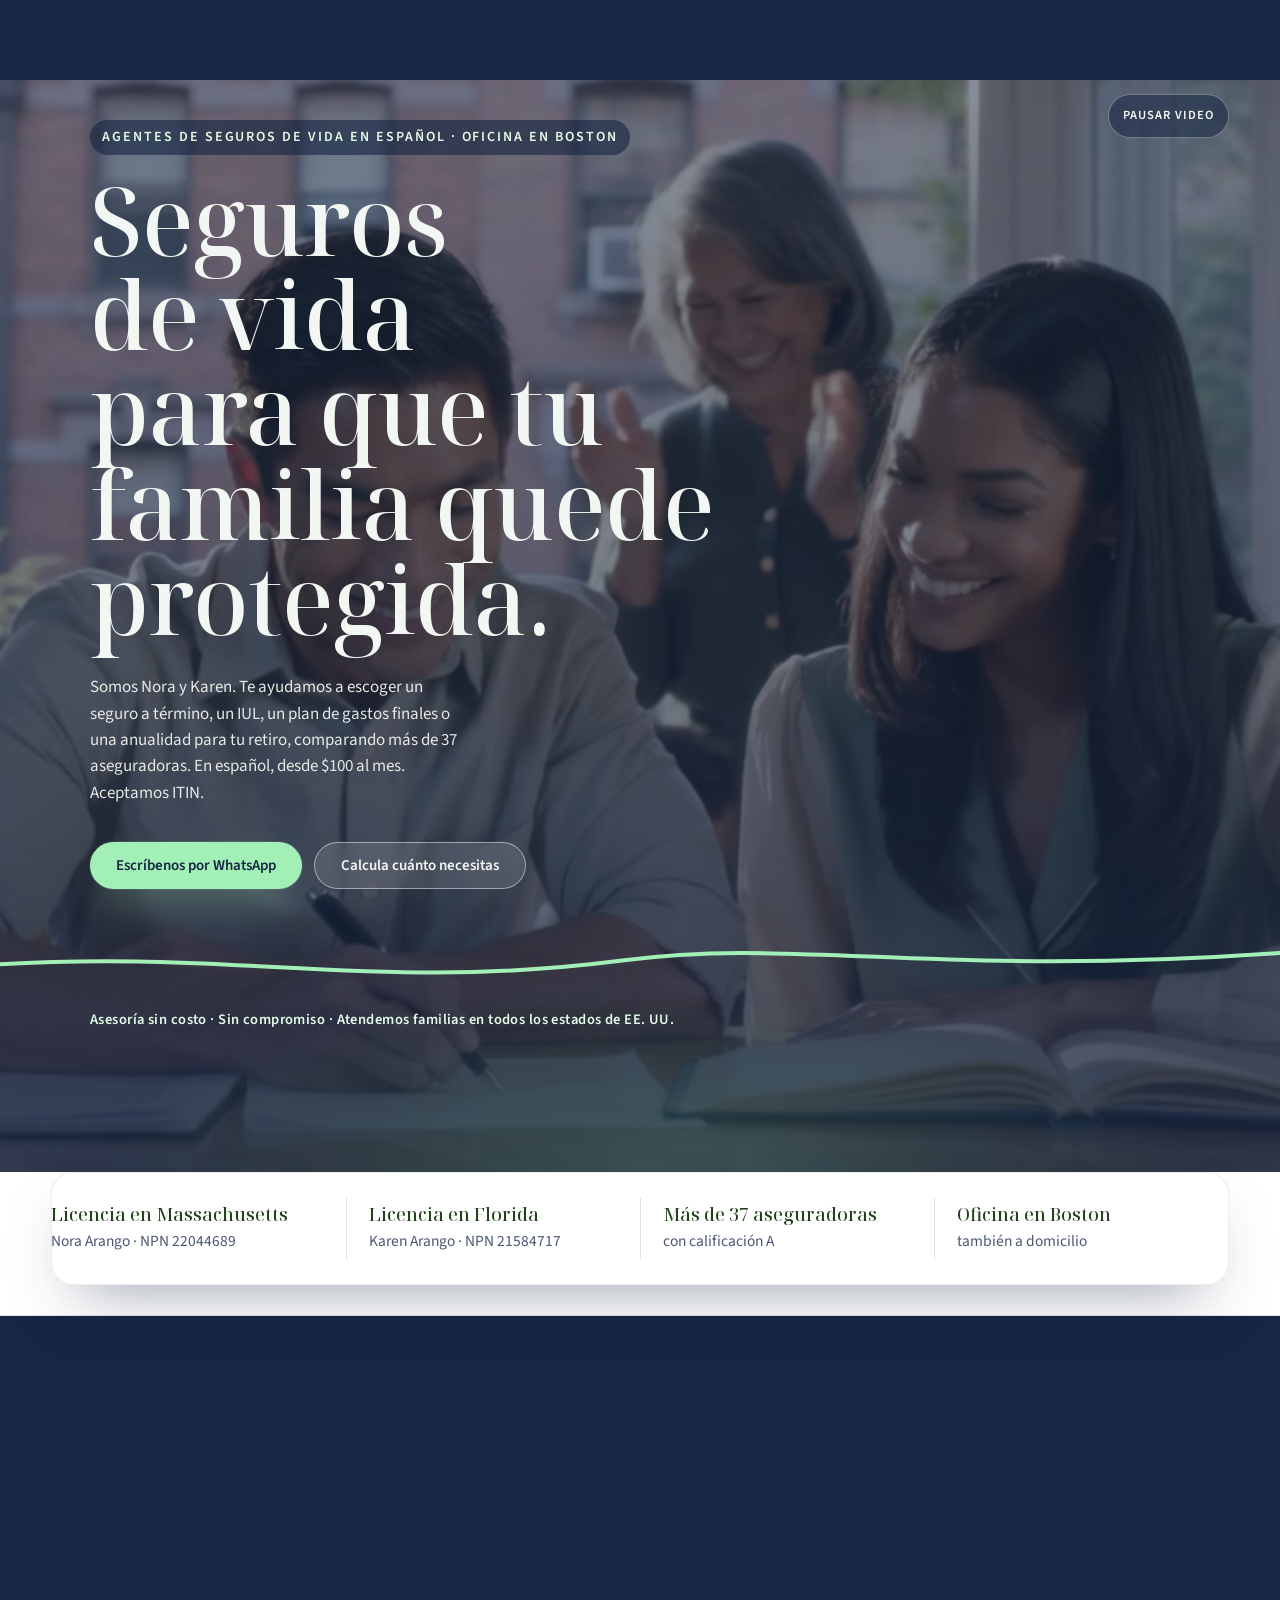
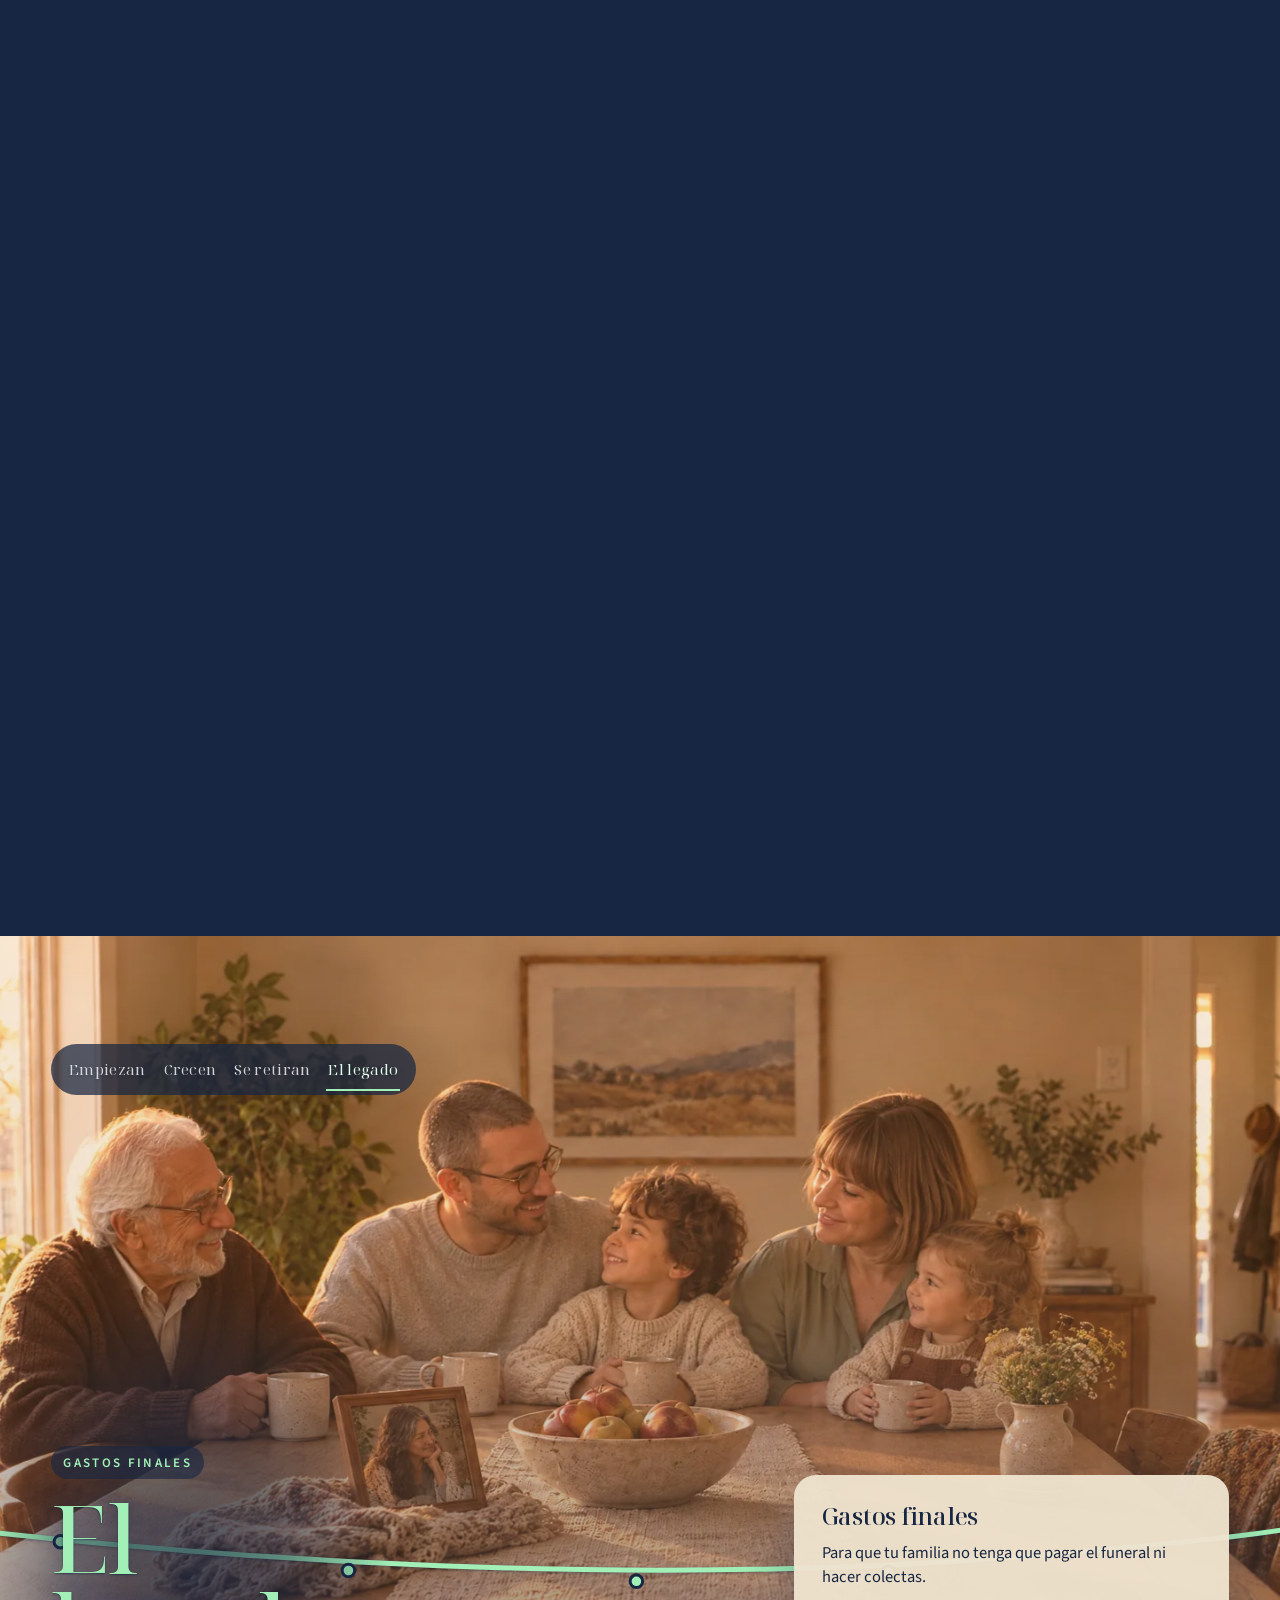
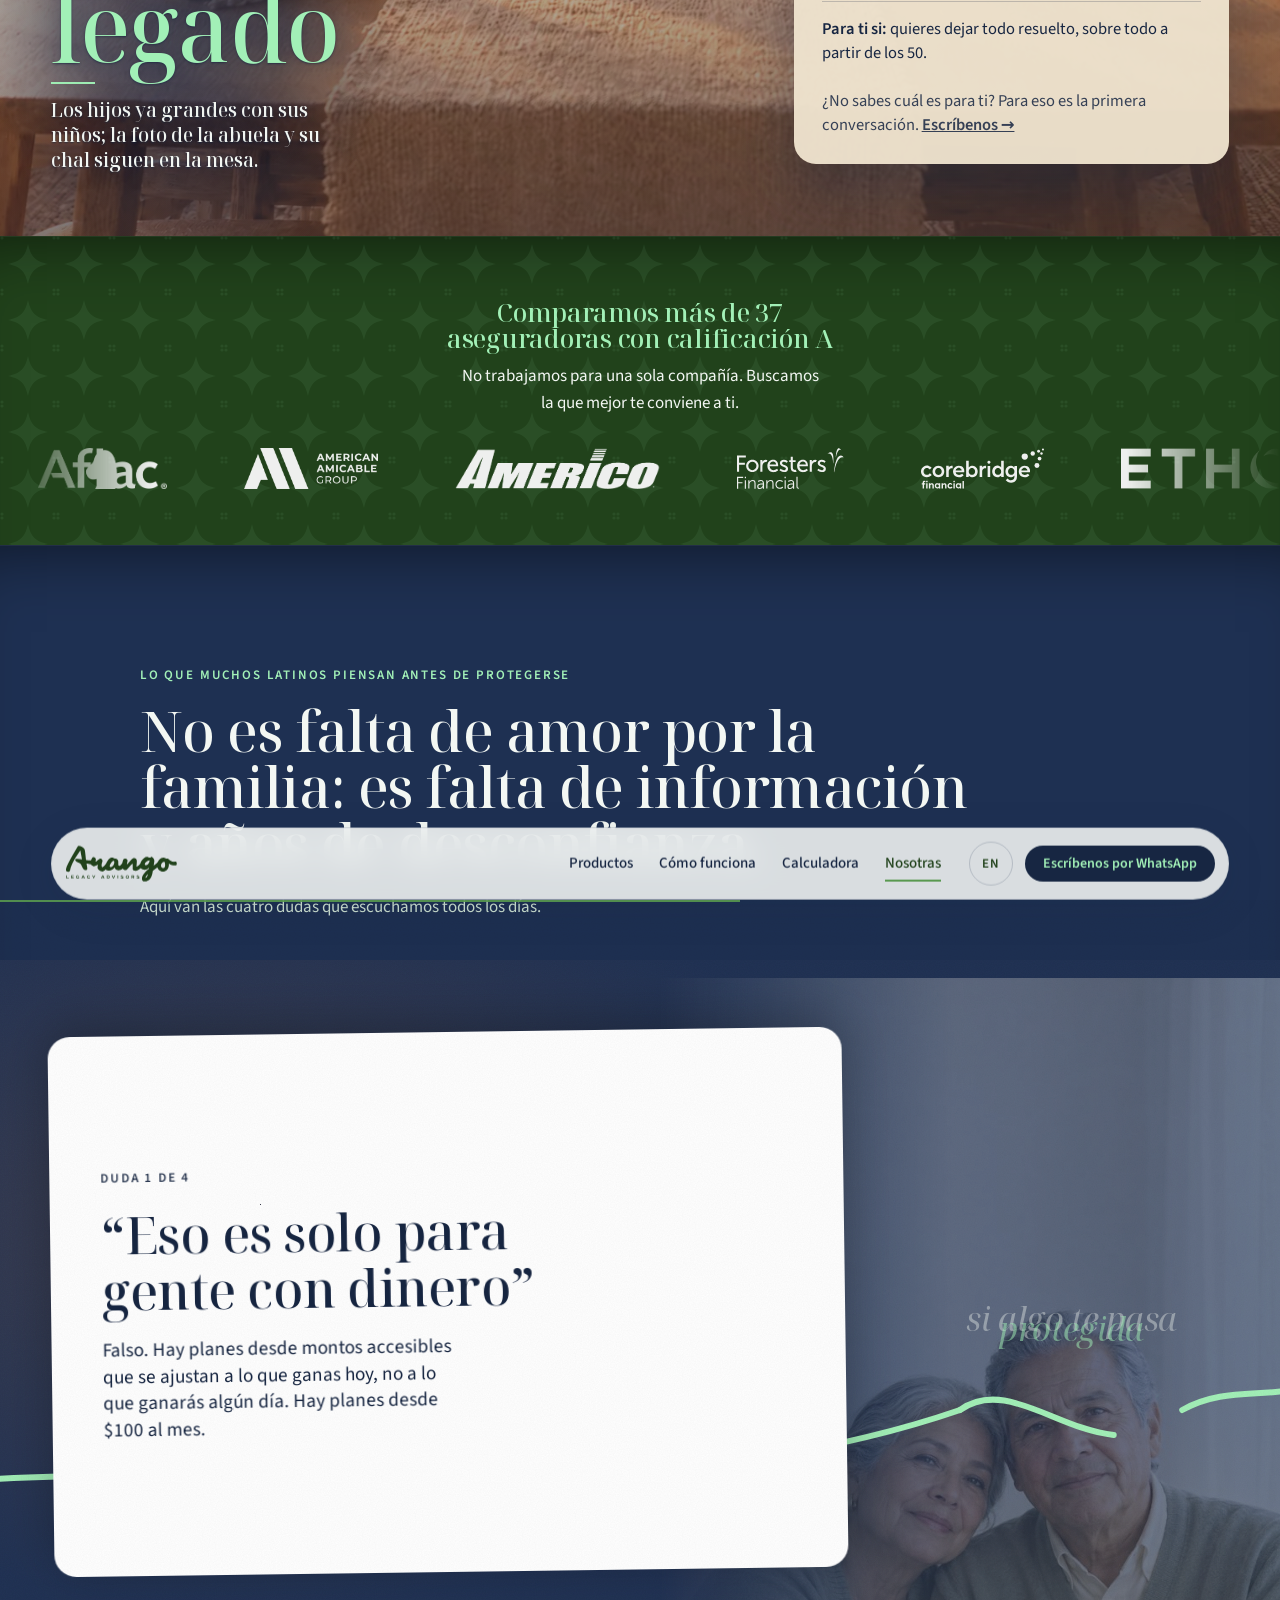
==== index.html @ be777acd "arangolegacy.com: d659b72" ====
<!DOCTYPE html>
<html lang="es">
<head>
<meta charset="utf-8">
<meta name="viewport" content="width=device-width, initial-scale=1">
<title>Seguros de vida en español | Arango Legacy Advisors</title>
<meta name="description" content="Seguros de vida en español en todo EE. UU.: término, IUL, gastos finales y anualidades desde $100 al mes. Nora y Karen Arango. Aceptamos ITIN.">
<meta property="og:title" content="Arango Legacy Advisors | Seguros de vida en español">
<meta property="og:description" content="Seguros de vida para que tu familia quede protegida. En español, desde $100 al mes. Aceptamos ITIN.">
<meta property="og:type" content="website">
<meta property="og:locale" content="es_US">
<meta name="theme-color" content="#21421b">
<link rel="canonical" href="https://arangolegacy.com/">
<link rel="alternate" hreflang="es" href="https://arangolegacy.com/">
<link rel="alternate" hreflang="en" href="https://arangolegacy.com/en/">
<link rel="alternate" hreflang="x-default" href="https://arangolegacy.com/">
<meta property="og:url" content="https://arangolegacy.com/">
<meta property="og:image" content="https://arangolegacy.com/assets/img/og-card.jpg">
<meta property="og:image:width" content="1200">
<meta property="og:image:height" content="630">
<meta property="og:site_name" content="Arango Legacy Advisors">
<meta name="twitter:card" content="summary_large_image">
<meta name="twitter:title" content="Arango Legacy Advisors | Seguros de vida en español">
<meta name="twitter:description" content="Seguros de vida para que tu familia quede protegida. En español, desde $100 al mes. Aceptamos ITIN.">
<meta name="twitter:image" content="https://arangolegacy.com/assets/img/og-card.jpg">
<meta property="og:image:alt" content="Una madre y su hija leen juntas en la mesa de la cocina. Arango Legacy Advisors, seguros de vida en español.">
<meta name="geo.region" content="US-MA">
<meta name="geo.placename" content="Boston">
<link rel="icon" href="assets/img/brand/monograma-verde.svg" type="image/svg+xml">
<link rel="icon" href="assets/img/favicon-32.png" sizes="32x32" type="image/png">
<link rel="apple-touch-icon" href="assets/img/apple-touch-icon.png">
<link rel="manifest" href="manifest.json">
<script>document.documentElement.classList.add('js');</script>
<script>(function(){var ID='',HOSTS=['arangolegacy.com','www.arangolegacy.com'];window.__events=[];
window.__track=function(name,place){var ev={name:name,place:place||'unknown'};window.__events.push(ev);if(window.gtag){window.gtag('event',name,{place:ev.place});}};
document.addEventListener('click',function(e){var a=e.target.closest&&e.target.closest('[data-ev]');if(a){window.__track(a.getAttribute('data-ev'),a.getAttribute('data-place'));}});
if(!ID||HOSTS.indexOf(location.hostname)<0){return;}
var t=document.createElement('script');t.async=true;t.src='https://www.googletagmanager.com/gtag/js?id='+ID;document.head.appendChild(t);
window.dataLayer=window.dataLayer||[];function gtag(){window.dataLayer.push(arguments);}window.gtag=gtag;gtag('js',new Date());gtag('config',ID,{anonymize_ip:true});})();
</script>
<link rel="preload" as="image" href="assets/img/vida-1-1920.webp" media="(min-width: 821px)">
<link rel="preload" as="image" href="assets/img/vida-1-portrait.webp" media="(max-width: 820px)">
<link rel="preload" as="font" type="font/woff2" href="assets/fonts/NotoSerifDisplay-var-normal-latin.woff2" crossorigin>
<link rel="preload" as="font" type="font/woff2" href="assets/fonts/SourceSans3-var-latin.woff2" crossorigin>
<link rel="stylesheet" href="assets/vendor/fonts.css">
<link rel="preload" as="image" href="assets/img/hero-poster.jpg" fetchpriority="high">
<link rel="stylesheet" href="site.css">
<script type="application/ld+json">
{
  "@context": "https://schema.org",
  "@graph": [
    {
      "@type": "InsuranceAgency",
      "@id": "https://arangolegacy.com/#agencia",
      "name": "Arango Legacy Advisors",
      "alternateName": "Arango | Life Insurance",
      "url": "https://arangolegacy.com/",
      "logo": "https://arangolegacy.com/assets/img/brand/monograma-verde.svg",
      "image": "https://arangolegacy.com/assets/img/nora-cafeteria.jpg",
      "description": "Agencia de seguros de vida con oficina en Boston. Seguro a término, IUL, gastos finales y anualidades, en español, desde $100 al mes. Atiende familias en todos los estados de EE. UU. Nora C. Arango tiene licencia en Massachusetts y Karen Arango en Florida; en otros estados, cada caso se coordina con un agente licenciado en ese estado.",
      "slogan": "Primero educar, después recomendar.",
      "telephone": "+1-781-866-9187",
      "email": "info@arangolegacy.com",
      "priceRange": "Desde $100 al mes",
      "knowsLanguage": ["es", "en"],
      "availableLanguage": ["es", "en"],
      "address": {"@type": "PostalAddress", "streetAddress": "975-977 Saratoga St", "addressLocality": "Boston", "addressRegion": "MA", "postalCode": "02128", "addressCountry": "US"},
      "areaServed": {"@type": "Country", "name": "United States"},
      "contactPoint": [
        {"@type": "ContactPoint", "telephone": "+1-781-866-9187", "contactType": "customer service", "name": "Nora C. Arango", "availableLanguage": ["es", "en"]},
        {"@type": "ContactPoint", "telephone": "+1-781-655-9014", "contactType": "sales", "name": "Karen Arango", "availableLanguage": ["es", "en"]}
      ],
      "sameAs": ["https://www.instagram.com/arangolegacyadvisors/", "https://www.instagram.com/karengotyoucover/"],
      "founder": [{"@id": "https://arangolegacy.com/#nora"}, {"@id": "https://arangolegacy.com/#karen"}],
      "employee": [{"@id": "https://arangolegacy.com/#nora"}, {"@id": "https://arangolegacy.com/#karen"}],
      "hasOfferCatalog": {
        "@type": "OfferCatalog",
        "name": "Productos",
        "itemListElement": [
          {"@type": "Offer", "itemOffered": {"@type": "Service", "name": "Seguro a término", "description": "Protección por 10, 20 o 30 años al menor costo."}},
          {"@type": "Offer", "itemOffered": {"@type": "Service", "name": "IUL (Indexed Universal Life)", "description": "Seguro de por vida que además va juntando un dinero que se puede usar en vida."}},
          {"@type": "Offer", "itemOffered": {"@type": "Service", "name": "Gastos finales", "description": "Para que la familia no tenga que pagar el funeral ni hacer colectas."}},
          {"@type": "Offer", "itemOffered": {"@type": "Service", "name": "Anualidades", "description": "Un ingreso seguro para el retiro."}}
        ]
      }
    },
    {
      "@type": "Person",
      "@id": "https://arangolegacy.com/#nora",
      "name": "Nora C. Arango",
      "jobTitle": "Agente de seguros de vida",
      "telephone": "+1-781-866-9187",
      "worksFor": {"@id": "https://arangolegacy.com/#agencia"},
      "hasCredential": {"@type": "EducationalOccupationalCredential", "credentialCategory": "license", "name": "Licencia de agente de seguros de Massachusetts", "identifier": "NPN 22044689", "recognizedBy": {"@type": "State", "name": "Massachusetts"}},
      "sameAs": ["https://www.instagram.com/arangolegacyadvisors/"]
    },
    {
      "@type": "Person",
      "@id": "https://arangolegacy.com/#karen",
      "name": "Karen Arango",
      "jobTitle": "Agente de seguros de vida",
      "telephone": "+1-781-655-9014",
      "worksFor": {"@id": "https://arangolegacy.com/#agencia"},
      "hasCredential": {"@type": "EducationalOccupationalCredential", "credentialCategory": "license", "name": "Licencia de agente de seguros de Florida", "identifier": "NPN 21584717", "recognizedBy": {"@type": "State", "name": "Florida"}},
      "sameAs": ["https://www.instagram.com/karengotyoucover/"]
    },
    {
      "@type": "WebSite",
      "@id": "https://arangolegacy.com/#sitio",
      "url": "https://arangolegacy.com/",
      "name": "Arango Legacy Advisors",
      "inLanguage": "es",
      "publisher": {"@id": "https://arangolegacy.com/#agencia"}
    },
    {
      "@type": "FAQPage",
      "mainEntity": [
        {"@type": "Question", "name": "¿Qué productos ofrecen?", "acceptedAnswer": {"@type": "Answer", "text": "Seguro a término, IUL, gastos finales y anualidades. En la primera conversación vemos cuál te conviene según tu edad, tu presupuesto y lo que quieres proteger."}},
        {"@type": "Question", "name": "¿Cuánto tengo que pagar cada mes?", "acceptedAnswer": {"@type": "Answer", "text": "Hay planes desde $100 al mes. Tú decides el monto: definimos juntas una cuota mensual que puedas mantener sin apretar tu presupuesto."}},
        {"@type": "Question", "name": "¿Puedo aplicar con ITIN?", "acceptedAnswer": {"@type": "Answer", "text": "Sí, hay planes para personas con ITIN: solo necesitas tu ITIN y una cuenta bancaria. Revisamos tu caso y te decimos la verdad, aunque la respuesta sea que todavía no calificas."}},
        {"@type": "Question", "name": "¿Atienden fuera de Massachusetts y Florida?", "acceptedAnswer": {"@type": "Answer", "text": "Sí: atendemos familias en todos los estados de EE. UU., por teléfono o videollamada. Nora Arango es agente licenciada en Massachusetts (NPN 22044689) y Karen Arango en Florida (NPN 21584717); en otros estados, cada caso se coordina con un agente licenciado en ese estado."}},
        {"@type": "Question", "name": "¿Es legal y regulado?", "acceptedAnswer": {"@type": "Answer", "text": "Sí. Las aseguradoras y los agentes tienen licencia estatal. Puedes verificar cualquier licencia ante el departamento de seguros de tu estado."}},
        {"@type": "Question", "name": "¿El beneficio paga impuestos?", "acceptedAnswer": {"@type": "Answer", "text": "En general, el beneficio por fallecimiento que recibe tu familia no se considera ingreso gravable. Cada caso se revisa con tu contador."}},
        {"@type": "Question", "name": "¿Qué pasa con un seguro a término si no me pasa nada?", "acceptedAnswer": {"@type": "Answer", "text": "Si no te pasa nada, la protección termina al vencer el plazo. Mientras tanto cubre a tu familia durante ese plazo definido (10, 20 o 30 años)."}},
        {"@type": "Question", "name": "¿Dónde nos reunimos?", "acceptedAnswer": {"@type": "Answer", "text": "Por llamada, por videollamada, en nuestra oficina de Boston (975-977 Saratoga St) o a domicilio en Boston y Orlando."}},
        {"@type": "Question", "name": "¿La primera conversación tiene costo?", "acceptedAnswer": {"@type": "Answer", "text": "La primera conversación es gratuita: revisamos tu situación y te explicamos tus opciones. Tú decides si sigues o no."}}
      ]
    }
  ]
}
</script>
</head>
<body>
<i class="grain" aria-hidden="true"></i>
<i class="progress" aria-hidden="true"></i>

<a class="skip" href="#inicio">Ir al contenido</a>

<header class="nav" id="nav">
  <div class="nav__pill">
    <a class="nav__brand" href="#inicio" aria-label="Arango Legacy Advisors, inicio">
      <img class="nav__logo" src="assets/img/brand/firma-verde.svg" alt="" width="901" height="291">
    </a>
    <nav class="nav__links" aria-label="Secciones">
      <a href="#productos">Productos</a>
      <a href="#como">Cómo funciona</a>
      <a href="#calculadora">Calculadora</a>
      <a href="#nosotras">Nosotras</a>
    </nav>
    <div class="nav__ctas">
      <a class="nav__lang" href="en/" hreflang="en" lang="en">EN</a>
      <a class="btn btn--gold btn--sm" href="https://wa.me/17818669187?text=Hola%2C%20quiero%20una%20asesor%C3%ADa%20gratuita" target="_blank" rel="noopener" data-ev="whatsapp_click" data-place="header">Escríbenos por WhatsApp</a>
    </div>
  </div>
</header>

<main id="inicio">

<section class="hero" aria-label="Presentación">
  <div class="hero__bg" aria-hidden="true">
    <video class="hero__video" autoplay muted loop playsinline preload="metadata" poster="assets/img/hero-poster.jpg">
      <source src="assets/video/hero.mp4" type="video/mp4">
    </video>
  </div>
  <div class="hero__veil" aria-hidden="true"></div>
  <button class="hero__pause" type="button" data-pause aria-pressed="false">Pausar video</button>
  <div class="container hero__content">
    <p class="eyebrow eyebrow--light reveal">Agentes de seguros de vida en español · Oficina en Boston</p>
    <h1 class="hero__title reveal">Seguros de vida para que tu familia quede protegida.</h1>
    <p class="hero__sub reveal">Somos Nora y Karen. Te ayudamos a escoger un seguro a término, un IUL, un plan de gastos finales o una anualidad para tu retiro, comparando más de 37 aseguradoras. En español, desde $100 al mes. Aceptamos ITIN.</p>
    <div class="hero__ctas">
      <a class="btn btn--gold" href="https://wa.me/17818669187?text=Hola%2C%20quiero%20una%20asesor%C3%ADa%20gratuita" target="_blank" rel="noopener" data-ev="whatsapp_click" data-place="hero">Escríbenos por WhatsApp</a>
      <a class="btn btn--ghost" href="#calculadora">Calcula cuánto necesitas</a>
    </div>
    <svg class="hero__line line" viewBox="0 0 1440 120" preserveAspectRatio="none" aria-hidden="true">
      <path class="line__path" id="line-hero" d="M-20 78 C 260 56, 420 112, 700 72 C 900 42, 1060 96, 1470 60"/>
    </svg>
    <p class="hero__small">Asesoría sin costo · Sin compromiso · Atendemos familias en todos los estados de EE. UU.</p>
  </div>
</section>

<section class="trust" aria-label="Licencias y respaldo">
  <ul class="container trust__list">
    <li class="trust__item"><strong>Licencia en Massachusetts</strong><span>Nora Arango · NPN 22044689</span></li>
    <li class="trust__item"><strong>Licencia en Florida</strong><span>Karen Arango · NPN 21584717</span></li>
    <li class="trust__item"><strong>Más de 37 aseguradoras</strong><span>con calificación A</span></li>
    <li class="trust__item"><strong>Oficina en Boston</strong><span>también a domicilio</span></li>
  </ul>
</section>

<section class="vida" id="productos" aria-labelledby="vida-h">
  <div class="vida__pin">
    <div class="vida__ground" aria-hidden="true">
      <figure class="vida__photo vida__photo--1" data-k="1">
        <picture>
          <source media="(max-width: 820px)" srcset="assets/img/vida-1-portrait.webp">
          <img src="assets/img/vida-1-1920.webp" alt="" width="1920" height="1086" decoding="async">
        </picture>
      </figure>
      <video class="vida__film" id="vida-film" muted playsinline preload="none" data-src="assets/video/vida-t1.mp4"></video>
      <figure class="vida__photo vida__photo--2" data-k="2">
        <picture>
          <source media="(max-width: 820px)" srcset="assets/img/vida-2-portrait.webp">
          <img src="assets/img/vida-2-1920.webp" alt="" width="1920" height="1086" loading="lazy" decoding="async">
        </picture>
      </figure>
      <figure class="vida__photo vida__photo--3" data-k="3">
        <picture>
          <source media="(max-width: 820px)" srcset="assets/img/vida-3-portrait.webp">
          <img src="assets/img/vida-3-1920.webp" alt="" width="1920" height="1086" loading="lazy" decoding="async">
        </picture>
      </figure>
      <figure class="vida__photo vida__photo--4" data-k="4">
        <picture>
          <source media="(max-width: 820px)" srcset="assets/img/vida-4-portrait.webp">
          <img src="assets/img/vida-4-1920.webp" alt="" width="1920" height="1086" loading="lazy" decoding="async">
        </picture>
      </figure>
      <div class="vida__cool"></div>
      <div class="vida__sun"></div>
    </div>
    <svg class="vida__thread vida__thread--desk" viewBox="0 0 1768 1000" preserveAspectRatio="xMidYMid slice" aria-hidden="true" data-thread="desk">
      <path class="vida__thread-path" d="M-20 640 C 420 700, 900 722, 1300 690 S 1600 650, 1790 634"/>
      <circle class="vida__node" data-node="1" r="7" cx="240" cy="673"/>
      <circle class="vida__node" data-node="2" r="7" cx="560" cy="705"/>
      <circle class="vida__node" data-node="3" r="7" cx="880" cy="717"/>
      <circle class="vida__node" data-node="4" r="7" cx="1160" cy="707"/>
      <circle class="vida__halo" r="26" cx="-100" cy="-100"/>
      <circle class="vida__head" r="8" cx="-100" cy="-100"/>
    </svg>
    <svg class="vida__thread vida__thread--port" viewBox="0 0 1000 1778" preserveAspectRatio="xMidYMid slice" aria-hidden="true" data-thread="port">
      <path class="vida__thread-path" d="M-20 1104 C 260 1150, 640 1162, 1020 1096"/>
      <circle class="vida__node" data-node="1" r="8" cx="150" cy="1124"/>
      <circle class="vida__node" data-node="2" r="8" cx="380" cy="1149"/>
      <circle class="vida__node" data-node="3" r="8" cx="620" cy="1150"/>
      <circle class="vida__node" data-node="4" r="8" cx="850" cy="1124"/>
      <circle class="vida__halo" r="30" cx="-100" cy="-100"/>
      <circle class="vida__head" r="9" cx="-100" cy="-100"/>
    </svg>
    <header class="vida__lead">
      <p class="eyebrow eyebrow--light">Cuatro formas de proteger a tu familia</p>
      <h2 id="vida-h" class="vida__title">Una vida en la misma mesa</h2>
      <p class="vida__sub">Una sola mesa. Pasan los años y cambia lo que hay que proteger.</p>
    </header>
    <article class="vida__stage" id="vida-empiezan" data-k="1">
      <div class="vida__caption"><p class="vida__eyebrow">Seguro a término</p><p class="vida__name">Empiezan</p><p class="vida__pie">Los papeles de la casa nueva, dos tazas y la luz fría de la mañana.</p></div>
      <div class="vida__card card card--paper">
        <h3>Seguro a término</h3>
        <p>Protección por 10, 20 o 30 años al menor costo.</p>
        <p class="card__for"><strong>Para ti si:</strong> tienes hipoteca, deudas o hijos pequeños.</p>
      </div>
    </article>
    <article class="vida__stage" id="vida-crecen" data-k="2">
      <div class="vida__caption"><p class="vida__eyebrow">IUL — protección + ahorro</p><p class="vida__name">Crecen</p><p class="vida__pie">La mesa llena: tareas, crayones, fruta y el sol del mediodía.</p></div>
      <div class="vida__card card card--feature">
        <span class="card__badge">Destacado</span>
        <h3>IUL — protección + ahorro</h3>
        <p>Seguro de por vida que además va juntando un dinero que puedes usar en vida: la universidad de tus hijos, un negocio o tu retiro.</p>
        <p class="card__for"><strong>Para ti si:</strong> quieres proteger a tu familia y ahorrar al mismo tiempo.</p>
      </div>
    </article>
    <article class="vida__stage" id="vida-retiran" data-k="3">
      <div class="vida__caption"><p class="vida__eyebrow">Anualidades</p><p class="vida__name">Se retiran</p><p class="vida__pie">Café de la tarde, fotos de los nietos y lentes de leer.</p></div>
      <div class="vida__card card card--wood">
        <h3>Anualidades</h3>
        <p>Un ingreso seguro para tu retiro.</p>
        <p class="card__for"><strong>Para ti si:</strong> estás pensando en jubilarte y no quieres depender solo del Social Security.</p>
      </div>
    </article>
    <article class="vida__stage" id="vida-legado" data-k="4">
      <div class="vida__caption"><p class="vida__eyebrow">Gastos finales</p><p class="vida__name">El legado</p><p class="vida__pie">Los hijos ya grandes con sus niños; la foto de la abuela y su chal siguen en la mesa.</p></div>
      <div class="vida__card card card--sand">
        <h3>Gastos finales</h3>
        <p>Para que tu familia no tenga que pagar el funeral ni hacer colectas.</p>
        <p class="card__for"><strong>Para ti si:</strong> quieres dejar todo resuelto, sobre todo a partir de los 50.</p>
        <p class="vida__help">¿No sabes cuál es para ti? Para eso es la primera conversación. <a href="https://wa.me/17818669187?text=Hola%2C%20quiero%20una%20asesor%C3%ADa%20gratuita" target="_blank" rel="noopener" data-ev="whatsapp_click" data-place="escenario-legado">Escríbenos →</a></p>
      </div>
    </article>
    <nav class="vida__album" aria-label="Etapas de la vida">
      <a href="#vida-empiezan" data-album="1">Empiezan</a>
      <a href="#vida-crecen" data-album="2">Crecen</a>
      <a href="#vida-retiran" data-album="3">Se retiran</a>
      <a href="#vida-legado" data-album="4">El legado</a>
    </nav>
  </div>
</section>

<section class="carriers" aria-labelledby="carriers-h">
  <div class="container">
    <h2 id="carriers-h" class="carriers__title reveal">Comparamos más de 37 aseguradoras con calificación A</h2>
    <p class="carriers__sub reveal">No trabajamos para una sola compañía. Buscamos la que mejor te conviene a ti.</p>
  </div>
  <div class="marquee marquee--carriers" data-marquee aria-hidden="true">
    <div class="marquee__track">
      <img width="120" height="46" src="assets/img/carriers/aflac.png" alt="Aflac" decoding="async"><img width="120" height="46" src="assets/img/carriers/american-amicable.webp" alt="American-Amicable" decoding="async"><img width="120" height="46" src="assets/img/carriers/americo.png" alt="Americo" decoding="async"><img width="120" height="46" src="assets/img/carriers/foresters.svg" alt="Foresters Financial" decoding="async"><img width="120" height="46" src="assets/img/carriers/corebridge.svg" alt="Corebridge Financial" decoding="async"><img width="120" height="46" src="assets/img/carriers/ethos.webp" alt="Ethos" decoding="async"><img width="120" height="46" src="assets/img/carriers/national-life.webp" alt="National Life Group" decoding="async"><img width="120" height="46" src="assets/img/carriers/ameritas.png" alt="Ameritas" decoding="async"><img width="120" height="46" src="assets/img/carriers/mutual-omaha.svg" alt="Mutual of Omaha" decoding="async"><img width="120" height="46" src="assets/img/carriers/columbian.png" alt="Columbian Financial Group" decoding="async"><img width="120" height="46" src="assets/img/carriers/aetna.svg" alt="CVS Health · Aetna" decoding="async"><img width="120" height="46" src="assets/img/carriers/fg.svg" alt="F&amp;G" decoding="async"><img width="120" height="46" src="assets/img/carriers/north-american.png" alt="North American" decoding="async"><img width="120" height="46" src="assets/img/carriers/athene.svg" alt="Athene" decoding="async"><img width="120" height="46" src="assets/img/carriers/global-atlantic.svg" alt="Global Atlantic" decoding="async"><img width="120" height="46" src="assets/img/carriers/transamerica.svg" alt="Transamerica" decoding="async">
      <img width="120" height="46" src="assets/img/carriers/aflac.png" alt="Aflac" decoding="async"><img width="120" height="46" src="assets/img/carriers/american-amicable.webp" alt="American-Amicable" decoding="async"><img width="120" height="46" src="assets/img/carriers/americo.png" alt="Americo" decoding="async"><img width="120" height="46" src="assets/img/carriers/foresters.svg" alt="Foresters Financial" decoding="async"><img width="120" height="46" src="assets/img/carriers/corebridge.svg" alt="Corebridge Financial" decoding="async"><img width="120" height="46" src="assets/img/carriers/ethos.webp" alt="Ethos" decoding="async"><img width="120" height="46" src="assets/img/carriers/national-life.webp" alt="National Life Group" decoding="async"><img width="120" height="46" src="assets/img/carriers/ameritas.png" alt="Ameritas" decoding="async"><img width="120" height="46" src="assets/img/carriers/mutual-omaha.svg" alt="Mutual of Omaha" decoding="async"><img width="120" height="46" src="assets/img/carriers/columbian.png" alt="Columbian Financial Group" decoding="async"><img width="120" height="46" src="assets/img/carriers/aetna.svg" alt="CVS Health · Aetna" decoding="async"><img width="120" height="46" src="assets/img/carriers/fg.svg" alt="F&amp;G" decoding="async"><img width="120" height="46" src="assets/img/carriers/north-american.png" alt="North American" decoding="async"><img width="120" height="46" src="assets/img/carriers/athene.svg" alt="Athene" decoding="async"><img width="120" height="46" src="assets/img/carriers/global-atlantic.svg" alt="Global Atlantic" decoding="async"><img width="120" height="46" src="assets/img/carriers/transamerica.svg" alt="Transamerica" decoding="async">
    </div>
  </div>
</section>

<section class="stack" id="objeciones" aria-labelledby="stack-h">
  <div class="container stack__lead">
    <p class="eyebrow eyebrow--mint reveal">Lo que muchos latinos piensan antes de protegerse</p>
    <h2 id="stack-h" class="stack__title reveal">No es falta de amor por la familia: es falta de información y años de desconfianza.</h2>
    <p class="stack__sub reveal">Aquí van las cuatro dudas que escuchamos todos los días.</p>
  </div>
  <div class="stack__pin">
    <div class="stack__bgwrap" aria-hidden="true">
      <div class="stack__bg">
        <img class="stack__portrait" src="assets/img/pareja-mesa.jpg" alt="" width="900" height="1200" loading="lazy">
        <svg class="stack__line stack__line--desk line" viewBox="0 0 1440 900" preserveAspectRatio="none" data-stack-line="desk">
          <path class="line__path" data-seg="left" d="M-20 520 C 300 500, 720 560, 1080 450"/>
          <path class="line__path line__path--bridge" data-seg="bridge" d="M1080 450 C 1150 405, 1240 525, 1330 450"/>
          <path class="line__path" data-seg="right" d="M1330 450 C 1380 425, 1430 440, 1470 425"/>
        </svg>
        <svg class="stack__line stack__line--mob line" viewBox="0 0 1440 900" preserveAspectRatio="none" data-stack-line="mob">
          <path class="line__path" data-seg="left" d="M-20 790 C 200 770, 330 860, 520 790"/>
          <path class="line__path line__path--bridge" data-seg="bridge" d="M520 790 C 620 750, 700 880, 800 820 C 860 790, 900 780, 940 790"/>
          <path class="line__path" data-seg="right" d="M940 790 C 1100 820, 1250 720, 1470 750"/>
        </svg>
        <p class="stack__cut" id="stack-cut">si algo te pasa</p>
        <p class="stack__healed" id="stack-healed">protegida</p>
      </div>
    </div>
    <ol class="stack__cards">
      <li class="stack__card stack__card--paper">
        <span class="stack__q">Duda 1 de 4</span>
        <h3>“Eso es solo para gente con dinero”</h3>
        <p>Falso. Hay planes desde montos accesibles que se ajustan a lo que ganas hoy, no a lo que ganarás algún día. Hay planes desde $100 al mes.</p>
      </li>
      <li class="stack__card stack__card--mint">
        <span class="stack__q">Duda 2 de 4</span>
        <h3>“No confío, suena a estafa”</h3>
        <p>Los seguros de vida en Estados Unidos están regulados por el departamento de seguros de cada estado. Te mostramos la compañía, el contrato y las cifras antes de que firmes nada.</p>
      </li>
      <li class="stack__card stack__card--sun">
        <span class="stack__q">Duda 3 de 4</span>
        <h3>“Mi estatus migratorio no me deja”</h3>
        <p>Hay planes para personas con ITIN: solo necesitas tu ITIN y una cuenta bancaria. Revisamos tu caso y te decimos la verdad, aunque la respuesta sea que todavía no calificas.</p>
      </li>
      <li class="stack__card stack__card--gold">
        <span class="stack__q">Duda 4 de 4</span>
        <h3>“Trabajo mucho, después lo veo”</h3>
        <p>Ese “después” es el que deja a las familias haciendo colectas en GoFundMe. Una conversación de 30 minutos hoy evita años de deuda mañana.</p>
        <a class="btn btn--ink" href="#contacto">Tener esa conversación hoy</a>
      </li>
    </ol>
  </div>
</section>

<section class="how" id="como" aria-labelledby="how-h">
  <div class="container">
    <p class="eyebrow reveal">Cómo funciona</p>
    <h2 id="how-h" class="how__title reveal">Cuatro pasos, sin presión.</h2>
    <ol class="how__steps ventana">
      <li class="how__step reveal-up"><span class="how__n">1</span><h3>Nos escribes</h3><p>Por WhatsApp o llamada. Te respondemos en menos de 24 horas.</p></li>
      <li class="how__step reveal-up"><span class="how__n">2</span><h3>Conversamos sin costo</h3><p>Por llamada, videollamada o en persona. Revisamos tu situación, tu presupuesto y lo que quieres proteger.</p></li>
      <li class="how__step reveal-up"><span class="how__n">3</span><h3>Te mostramos opciones</h3><p>Comparamos aseguradoras y te enseñamos la compañía, el contrato y los números antes de que firmes.</p></li>
      <li class="how__step reveal-up"><span class="how__n">4</span><h3>Te acompañamos después</h3><p>Cambios, beneficiarios y revisiones.</p></li>
    </ol>
  </div>
</section>

<section class="statement" aria-labelledby="statement-h">
  <i class="plane plane--gold pl-st1" data-plane="0.10" aria-hidden="true"></i>
  <svg class="statement__line line line--faint" viewBox="0 0 1440 900" preserveAspectRatio="none" aria-hidden="true">
    <path class="line__path" d="M-20 700 C 200 640, 380 820, 640 700 C 860 600, 1000 720, 1470 560"/>
  </svg>
  <div class="container statement__grid">
    <div class="statement__text">
      <p class="eyebrow eyebrow--mint reveal">Nuestro compromiso</p>
      <h2 id="statement-h" class="statement__title reveal">Primero educar, <em>después</em> recomendar.</h2>
      <p class="statement__sub reveal">Si un plan no te conviene, te lo decimos con la misma honestidad con la que hablaríamos con nuestra propia familia.</p>
      <a class="btn btn--mint" href="#educacion">Aprende en 3 minutos</a>
    </div>
    <div class="tilt-card" data-tilt>
      <img src="assets/img/madre-hija.jpg" alt="Una madre y su hija leen juntas unos papeles en la mesa de la cocina" width="880" height="1100" loading="lazy">
      <div class="tilt-card__body">
        <p class="tilt-card__big">Con licencia en<br><span>Massachusetts y Florida</span></p>
        <p class="tilt-card__small">Nora en Massachusetts (NPN 22044689) y Karen en Florida (NPN 21584717). Puedes verificar cualquier licencia ante el departamento de seguros de tu estado.</p>
      </div>
    </div>
  </div>
  <p class="statement__label reveal">Lo que ya sabes de nosotras si nos sigues en Instagram</p>
  <div class="marquee marquee--label" data-marquee aria-hidden="true">
    <div class="marquee__track">
      <span>Asesoría 100 % en español</span><span>Compañías reguladas en Estados Unidos</span><span>Acompañamiento antes, durante y después de firmar</span><span>Planes para personas con ITIN</span><span>Sin letra pequeña</span>
      <span>Asesoría 100 % en español</span><span>Compañías reguladas en Estados Unidos</span><span>Acompañamiento antes, durante y después de firmar</span><span>Planes para personas con ITIN</span><span>Sin letra pequeña</span>
    </div>
  </div>
</section>

<section class="learn" id="educacion" aria-labelledby="learn-h">
  <i class="plane plane--sun pl-le1" data-plane="0.08" aria-hidden="true"></i>
  <svg class="learn__line line line--faint line--forest" viewBox="0 0 1440 900" preserveAspectRatio="none" aria-hidden="true">
    <path class="line__path" d="M-20 120 C 300 80, 500 260, 760 180 C 1000 110, 1200 200, 1470 140"/>
  </svg>
  <div class="container">
    <p class="eyebrow reveal">Aprende en 3 minutos</p>
    <h2 id="learn-h" class="learn__title reveal">Cada producto, explicado en sencillo.</h2>
    <div class="tabs" data-tabs>
      <div class="tabs__list" role="tablist" aria-label="Productos">
        <button class="tabs__tab is-active" role="tab" aria-selected="true" aria-controls="tab-termino" id="tabbtn-termino">Seguro a término</button>
        <button class="tabs__tab" role="tab" aria-selected="false" aria-controls="tab-iul" id="tabbtn-iul" tabindex="-1">IUL: protección + ahorro</button>
        <button class="tabs__tab" role="tab" aria-selected="false" aria-controls="tab-gastos" id="tabbtn-gastos" tabindex="-1">Gastos finales</button>
        <button class="tabs__tab" role="tab" aria-selected="false" aria-controls="tab-anualidad" id="tabbtn-anualidad" tabindex="-1">Anualidades</button>
      </div>
      <div class="tabs__media" aria-hidden="true">
        <img class="tabs__img is-active" src="assets/img/vida-1-portrait.webp" alt="" width="1080" height="1910" loading="lazy" data-for="tab-termino">
        <img class="tabs__img" src="assets/img/vida-2-portrait.webp" alt="" width="1080" height="1910" loading="lazy" data-for="tab-iul">
        <img class="tabs__img" src="assets/img/vida-4-portrait.webp" alt="" width="1080" height="1910" loading="lazy" data-for="tab-gastos">
        <img class="tabs__img" src="assets/img/vida-3-portrait.webp" alt="" width="1080" height="1910" loading="lazy" data-for="tab-anualidad">
      </div>
      <div class="tabs__panels">
        <div class="tabs__panel is-active" role="tabpanel" id="tab-termino" aria-labelledby="tabbtn-termino">
          <p class="tabs__kicker">La opción más económica</p>
          <h3>Seguro a término</h3>
          <p>Cubre a tu familia durante un plazo definido (10, 20 o 30 años). Es la opción más económica y sirve para cubrir la hipoteca, las deudas y los años en que tus hijos más dependen de ti. Si nada pasa, la protección termina al vencer el plazo.</p>
        </div>
        <div class="tabs__panel" role="tabpanel" id="tab-iul" aria-labelledby="tabbtn-iul" hidden>
          <p class="tabs__kicker">Indexed Universal Life</p>
          <h3>IUL: protección + ahorro</h3>
          <p>El Indexed Universal Life es un seguro permanente cuyo valor en efectivo se relaciona con el comportamiento de un índice del mercado, con un piso que protege de las pérdidas y un techo que limita las ganancias. Puedes usar ese dinero en vida para la universidad de tus hijos, un negocio o tu retiro.</p>
        </div>
        <div class="tabs__panel" role="tabpanel" id="tab-gastos" aria-labelledby="tabbtn-gastos" hidden>
          <p class="tabs__kicker">Para dejar todo resuelto</p>
          <h3>Gastos finales</h3>
          <p>Un seguro de vida de monto más pequeño, pensado para cubrir el funeral y los últimos gastos. Así tu familia no tiene que pagarlos de su bolsillo ni hacer colectas. La cuota y la cobertura dependen de tu edad y de la aseguradora.</p>
        </div>
        <div class="tabs__panel" role="tabpanel" id="tab-anualidad" aria-labelledby="tabbtn-anualidad" hidden>
          <p class="tabs__kicker">Para tu retiro</p>
          <h3>Anualidades</h3>
          <p>Entregas un dinero a una aseguradora y, a cambio, ella te paga un ingreso por un tiempo definido o de por vida. Sirve para complementar el Social Security y tener un pago fijo en el retiro. Te explicamos los tipos y sus condiciones antes de que decidas.</p>
        </div>
      </div>
    </div>
    <ul class="facts">
      <li class="facts__item reveal-up"><h3>Es legal y regulado</h3><p>Las aseguradoras y los agentes tienen licencia estatal. Puedes verificar cualquier licencia ante el departamento de seguros de tu estado.</p></li>
      <li class="facts__item reveal-up"><h3>Beneficio libre de impuestos</h3><p>En general, el beneficio por fallecimiento que recibe tu familia no se considera ingreso gravable. Cada caso se revisa con tu contador.</p></li>
      <li class="facts__item reveal-up"><h3>Tú decides el monto</h3><p>Definimos juntas una cuota mensual que puedas mantener sin apretar tu presupuesto.</p></li>
    </ul>
  </div>
</section>

<section class="calc" id="calculadora" aria-labelledby="calc-h">
  <i class="plane plane--sage pl-ca1" data-plane="0.07" aria-hidden="true"></i>
  <div class="container">
    <header class="calc__head">
      <p class="eyebrow reveal">Una estimación honesta</p>
      <h2 id="calc-h" class="calc__title reveal">¿Cuánto necesitaría tu familia?</h2>
      <p class="calc__sub reveal">Mueve los controles. Usamos el método DIME (deudas, ingreso, hipoteca y educación), el mismo que usan las asesoras para empezar una conversación. No es una cotización ni una promesa de prima.</p>
    </header>
    <div class="calc__grid" data-calc>
      <form class="calc__inputs" aria-label="Datos para la estimación" onsubmit="return false">
        <label class="range">
          <span class="range__label">Ingreso anual del hogar <output data-out="ingreso">$55,000</output></span>
          <input type="range" name="ingreso" min="20000" max="200000" step="1000" value="55000">
        </label>
        <label class="range">
          <span class="range__label">Años que tu familia dependería de ese ingreso <output data-out="anios">10 años</output></span>
          <input type="range" name="anios" min="1" max="30" step="1" value="10">
        </label>
        <label class="range">
          <span class="range__label">Deudas y tarjetas <output data-out="deudas">$8,000</output></span>
          <input type="range" name="deudas" min="0" max="100000" step="1000" value="8000">
        </label>
        <label class="range">
          <span class="range__label">Hipoteca pendiente <output data-out="hipoteca">$0</output></span>
          <input type="range" name="hipoteca" min="0" max="600000" step="5000" value="0">
        </label>
        <label class="range">
          <span class="range__label">Educación de los hijos <output data-out="educacion">$60,000</output></span>
          <input type="range" name="educacion" min="0" max="300000" step="5000" value="60000">
        </label>
        <label class="range">
          <span class="range__label">Ahorros y seguros que ya tienes <output data-out="ahorros">$10,000</output></span>
          <input type="range" name="ahorros" min="0" max="500000" step="5000" value="10000">
        </label>
      </form>
      <div class="calc__result">
        <div class="calc__big">
          <span class="calc__amount" data-amount aria-live="polite">$608,000</span>
          <span class="calc__unit">de cobertura estimada</span>
        </div>
        <p class="calc__eq-title">Con eso tu familia tendría:</p>
        <ul class="calc__eq">
          <li><strong data-eq="anios">10</strong><span>años de tu ingreso reemplazados</span></li>
          <li><strong data-eq="deudas">$8,000</strong><span>en deudas que quedan en cero</span></li>
          <li><strong data-eq="mensual">$4,583</strong><span>al mes durante ese tiempo</span></li>
        </ul>
        <div class="calc__ctas">
          <a class="btn btn--gold calc__cta" href="#contacto" data-calc-cta>Revisar este número con una asesora</a>
          <a class="btn btn--ghost calc__cta calc__cta--wa" href="https://wa.me/17818669187?text=Hola%2C%20quiero%20una%20asesor%C3%ADa%20gratuita" target="_blank" rel="noopener" data-calc-wa data-ev="whatsapp_click" data-place="calculadora">Enviar esta estimación por WhatsApp</a>
        </div>
        <p class="calc__note">Tú decides el monto. Definimos juntas una cuota mensual que puedas mantener sin apretar tu presupuesto.</p>
      </div>
    </div>
  </div>
</section>

<section class="about" id="nosotras" aria-labelledby="about-h">
  <i class="plane plane--sun pl-ab1" data-plane="0.06" aria-hidden="true"></i>
  <div class="container about__grid">
    <div class="about__photos" aria-hidden="true">
      <figure class="about__photo about__photo--a" data-tilt>
        <img src="assets/img/nora-cafeteria.jpg" alt="" width="720" height="900" loading="lazy">
        <figcaption>Nora</figcaption>
      </figure>
      <figure class="about__photo about__photo--b" data-tilt>
        <img src="assets/img/karen-oficina.jpg" alt="" width="720" height="900" loading="lazy">
        <figcaption>Karen</figcaption>
      </figure>
    </div>
    <div class="about__text">
      <p class="eyebrow reveal">Nosotras</p>
      <h2 id="about-h" class="about__title reveal">Nora y Karen: hermanas, dos vidas cuidando a la tuya</h2>
      <p class="about__entity reveal">Arango Legacy Advisors es una agencia de seguros de vida con oficina en Boston. Atendemos familias en todos los estados de EE. UU. Nora Arango es agente licenciada en Massachusetts y Karen Arango en Florida; en otros estados, cada caso se coordina con un agente licenciado en ese estado.</p>
      <p class="reveal">Somos una familia latina que también empezó de cero en Estados Unidos. Sabemos lo que cuesta cada dólar y lo que se siente no entender el sistema. Por eso explicamos todo en español, con calma y sin letra pequeña.</p>
      <p class="reveal">Nuestro compromiso: primero educar, después recomendar. Si un plan no te conviene, te lo decimos con la misma honestidad con la que hablaríamos con nuestra propia familia.</p>
      <ul class="about__list">
        <li>Asesoría 100 % en español</li>
        <li>Compañías reguladas en Estados Unidos</li>
        <li>Acompañamiento antes, durante y después de firmar</li>
      </ul>
      <p class="about__hand">La mejor inversión es la que protege a quienes más amas.</p>
    </div>
  </div>
</section>

<section class="ig" aria-labelledby="ig-h">
  <i class="plane plane--gold pl-ig1" data-plane="0.09" aria-hidden="true"></i>
  <div class="container">
    <div class="ig__head">
      <div>
        <p class="eyebrow eyebrow--mint reveal">Así hablamos todos los días</p>
        <h2 id="ig-h" class="ig__title reveal">Lo que contamos en Instagram, sin filtro.</h2>
      </div>
      <div class="ig__follow">
        <a class="btn btn--mint" href="https://www.instagram.com/arangolegacyadvisors/" target="_blank" rel="noopener">@arangolegacyadvisors</a>
        <a class="btn btn--ghost-light" href="https://www.instagram.com/karengotyoucover/" target="_blank" rel="noopener">@karengotyoucover</a>
      </div>
    </div>
    <ul class="ig__grid ventana ventana--dark">
      <li class="ig__item reveal-up">
        <a class="ig__poster" href="https://www.instagram.com/reel/DY2Ch2YRtW5/" target="_blank" rel="noopener" data-reel="DY2Ch2YRtW5">
          <img src="assets/img/karen-jardin.jpg" alt="Reel: es un gran paso que damos hoy, Nora y Karen" width="640" height="800" loading="lazy">
          <span class="ig__play" aria-hidden="true"></span>
          <span class="ig__cap">Un gran paso que damos hoy, las dos</span>
        </a>
      </li>
      <li class="ig__item reveal-up">
        <a class="ig__poster" href="https://www.instagram.com/arangolegacyadvisors/reel/DR0UJxZkbxP/" target="_blank" rel="noopener" data-reel="DR0UJxZkbxP">
          <img src="assets/img/karen-cesped.jpg" alt="Reel de Karen: no necesitas magia, necesitas tomar la decisión" width="496" height="620" loading="lazy">
          <span class="ig__play" aria-hidden="true"></span>
          <span class="ig__cap">No necesitas magia, necesitas decidir</span>
        </a>
      </li>
      <li class="ig__item reveal-up">
        <a class="ig__poster" href="https://www.instagram.com/reel/Db-64tcRgdE/" target="_blank" rel="noopener" data-reel="Db-64tcRgdE">
          <img src="assets/img/reel-Db64.jpg" alt="Reel: nuestro consejo para hoy" width="451" height="800" loading="lazy">
          <span class="ig__play" aria-hidden="true"></span>
          <span class="ig__cap">Nuestro consejo para hoy</span>
        </a>
      </li>
    </ul>
  </div>
</section>

<section class="faq" id="preguntas" aria-labelledby="faq-h">
  <i class="plane plane--sage pl-fq1" data-plane="0.06" aria-hidden="true"></i>
  <div class="container faq__grid">
    <div class="faq__intro">
      <p class="eyebrow reveal">Preguntas frecuentes</p>
      <h2 id="faq-h" class="faq__title reveal">Lo que nos preguntan antes de la primera llamada.</h2>
      <p class="reveal">Si tu duda no está aquí, escríbenos. La respuesta puede ser «todavía no calificas», y también te la vamos a decir.</p>
    </div>
    <div class="faq__list ventana">
      <details class="qa" open>
        <summary>¿Qué productos ofrecen?</summary>
        <div class="qa__a"><p>Seguro a término, IUL, gastos finales y anualidades. En la primera conversación vemos cuál te conviene según tu edad, tu presupuesto y lo que quieres proteger.</p></div>
      </details>
      <details class="qa">
        <summary>¿Cuánto tengo que pagar cada mes?</summary>
        <div class="qa__a"><p>Hay planes desde $100 al mes. Tú decides el monto: definimos juntas una cuota mensual que puedas mantener sin apretar tu presupuesto.</p></div>
      </details>
      <details class="qa">
        <summary>¿Puedo aplicar con ITIN?</summary>
        <div class="qa__a"><p>Sí, hay planes para personas con ITIN: solo necesitas tu ITIN y una cuenta bancaria. Revisamos tu caso y te decimos la verdad, aunque la respuesta sea que todavía no calificas.</p></div>
      </details>
      <details class="qa">
        <summary>¿Atienden fuera de Massachusetts y Florida?</summary>
        <div class="qa__a"><p>Sí: atendemos familias en todos los estados de EE. UU., por teléfono o videollamada. Nora Arango es agente licenciada en Massachusetts (NPN 22044689) y Karen Arango en Florida (NPN 21584717); en otros estados, cada caso se coordina con un agente licenciado en ese estado.</p></div>
      </details>
      <details class="qa">
        <summary>¿Es legal y regulado?</summary>
        <div class="qa__a"><p>Sí. Las aseguradoras y los agentes tienen licencia estatal. Puedes verificar cualquier licencia ante el departamento de seguros de tu estado.</p></div>
      </details>
      <details class="qa">
        <summary>¿El beneficio paga impuestos?</summary>
        <div class="qa__a"><p>En general, el beneficio por fallecimiento que recibe tu familia no se considera ingreso gravable. Cada caso se revisa con tu contador.</p></div>
      </details>
      <details class="qa">
        <summary>¿Qué pasa con un seguro a término si no me pasa nada?</summary>
        <div class="qa__a"><p>Si no te pasa nada, la protección termina al vencer el plazo. Mientras tanto cubre a tu familia durante ese plazo definido (10, 20 o 30 años).</p></div>
      </details>
      <details class="qa">
        <summary>¿Dónde nos reunimos?</summary>
        <div class="qa__a"><p>Por llamada, por videollamada, en nuestra oficina de Boston (975-977 Saratoga St) o a domicilio en Boston y Orlando.</p></div>
      </details>
      <details class="qa">
        <summary>¿La primera conversación tiene costo?</summary>
        <div class="qa__a"><p>La primera conversación es gratuita: revisamos tu situación y te explicamos tus opciones. Tú decides si sigues o no.</p></div>
      </details>
    </div>
  </div>
</section>

<section class="contact" id="contacto" aria-labelledby="contact-h">
  <i class="plane plane--gold pl-co1" data-plane="0.08" aria-hidden="true"></i>
  <svg class="contact__line line" viewBox="0 0 1440 900" preserveAspectRatio="none" aria-hidden="true">
    <path class="line__path" id="line-close" d="M-20 880 C 200 870, 420 840, 700 780"/>
  </svg>
  <div class="container contact__grid">
    <div class="contact__text">
      <p class="eyebrow reveal">Escríbenos y da el primer paso</p>
      <h2 id="contact-h" class="contact__title reveal">Una de nosotras te contacta en menos de 24 horas.</h2>
      <p class="reveal">Déjanos tus datos y una de nosotras te contacta en menos de 24 horas. La primera conversación es gratuita: revisamos tu situación y te explicamos tus opciones. Tú decides si sigues o no.</p>
      <ul class="contact__list">
        <li><span>Nora</span><a href="tel:+17818669187" data-ev="call_click" data-place="contacto">(781) 866-9187</a></li>
        <li><span>Karen</span><a href="tel:+17816559014" data-ev="call_click" data-place="contacto-karen">(781) 655-9014</a></li>
        <li><span>WhatsApp</span><a href="https://wa.me/17818669187" target="_blank" rel="noopener" data-ev="whatsapp_click" data-place="contacto">Escribir por WhatsApp</a></li>
        <li><span>Correo</span><a href="mailto:info@arangolegacy.com" data-ev="email_click" data-place="contacto">info@arangolegacy.com</a></li>
        <li><span>Oficina</span><a href="https://www.google.com/maps/search/?api=1&amp;query=975-977+Saratoga+St+Boston+MA+02128" target="_blank" rel="noopener">975-977 Saratoga St, Boston, MA 02128</a></li>
        <li><span>Instagram</span><span class="contact__ig"><a href="https://www.instagram.com/arangolegacyadvisors/" target="_blank" rel="noopener">@arangolegacyadvisors</a> <a href="https://www.instagram.com/karengotyoucover/" target="_blank" rel="noopener">@karengotyoucover</a></span></li>
      </ul>
      <p class="contact__where">Por teléfono o videollamada en todo EE. UU. También a domicilio en Boston y Orlando.</p>
    </div>
    <form class="form" data-form novalidate>
      <div class="form__row">
        <label class="field field--full"><span>Nombre completo *</span><input type="text" name="nombre" autocomplete="name" required></label>
      </div>
      <div class="form__row form__row--2">
        <label class="field"><span>Teléfono / WhatsApp *</span><input type="tel" name="telefono" autocomplete="tel" required></label>
        <label class="field"><span>Correo electrónico</span><input type="email" name="correo" autocomplete="email"></label>
      </div>
      <div class="form__row form__row--2">
        <label class="field"><span>Ciudad y estado</span><input type="text" name="ciudad" autocomplete="address-level2"></label>
        <label class="field"><span>¿Qué te interesa?</span>
          <select name="interes">
            <option>Seguro a término</option>
            <option>IUL (protección + ahorro)</option>
            <option>Gastos finales</option>
            <option>Anualidades</option>
            <option>Todavía no sé, quiero orientación</option>
          </select>
        </label>
      </div>
      <div class="form__row">
        <label class="field field--full"><span>Cuéntanos tu situación (opcional)</span><textarea name="situacion" rows="4"></textarea></label>
      </div>
      <input type="hidden" name="estimacion" value="">
      <button class="btn btn--gold btn--xl" type="submit" id="form-submit">Quiero mi asesoría gratuita</button>
      <p class="form__note">Al enviar se abre WhatsApp con tu mensaje listo. Tus datos son confidenciales (<a href="privacidad/">política de privacidad</a>). Sin costo, sin compromiso y sin presión.</p>
      <p class="form__note form__note--license">Nora Arango, agente licenciada en Massachusetts (NPN 22044689). Karen Arango, agente licenciada en Florida (NPN 21584717). En otros estados, cada caso se coordina con un agente licenciado en ese estado.</p>
      <p class="form__error" data-form-error hidden>Necesitamos tu nombre y un teléfono para poder escribirte.</p>
      <p class="form__ok" data-form-ok hidden>Listo: se abrió WhatsApp con tu mensaje. Si no se abrió, escríbenos al (781) 866-9187.</p>
    </form>
  </div>
</section>

</main>

<footer class="footer">
  <div class="container footer__grid">
    <div class="footer__brand">
      <img class="footer__logo" src="assets/img/brand/firma-menta.svg" alt="Arango Legacy Advisors" width="901" height="291" loading="lazy">
      <p class="footer__tag">Seguros de vida para familias latinas, con oficina en Boston. Atendemos familias en todos los estados de EE. UU.</p>
    </div>
    <nav class="footer__nav" aria-label="Pie de página">
      <p class="footer__h">Secciones</p>
      <a href="#productos">Productos</a>
      <a href="#como">Cómo funciona</a>
      <a href="#educacion">Aprende</a>
      <a href="#calculadora">Calculadora</a>
      <a href="#nosotras">Nosotras</a>
      <a href="#contacto">Contacto</a>
    </nav>
    <div class="footer__contact">
      <p class="footer__h">Contacto</p>
      <a href="tel:+17818669187" data-ev="call_click" data-place="pie">Nora · (781) 866-9187</a>
      <a href="tel:+17816559014" data-ev="call_click" data-place="pie-karen">Karen · (781) 655-9014</a>
      <a href="mailto:info@arangolegacy.com" data-ev="email_click" data-place="pie">info@arangolegacy.com</a>
      <a href="https://www.instagram.com/arangolegacyadvisors/" target="_blank" rel="noopener">@arangolegacyadvisors</a>
      <a href="https://www.instagram.com/karengotyoucover/" target="_blank" rel="noopener">@karengotyoucover</a>
      <p class="footer__where">975-977 Saratoga St, Boston, MA 02128</p>
    </div>
  </div>
  <div class="container footer__legal">
    <p>Arango Legacy Advisors. Nora Arango, agente licenciada en Massachusetts (NPN 22044689). Karen Arango, agente licenciada en Florida (NPN 21584717). En otros estados, cada caso se coordina con un agente licenciado en ese estado. Contenido educativo; no constituye asesoría legal ni fiscal. La aprobación, cobertura y costos dependen de la aseguradora y de la evaluación de cada caso.</p>
    <p>© 2026 Arango Legacy Advisors · <a href="privacidad/">Política de privacidad</a> · <a href="#inicio">Volver arriba</a></p>
  </div>
</footer>

<nav class="mobilebar" aria-label="Acciones rápidas">
  <a class="mobilebar__lang" href="en/" hreflang="en" lang="en" aria-label="EN, English">EN</a>
  <a href="tel:+17818669187" aria-label="Llamar a Nora al (781) 866-9187" data-ev="call_click" data-place="barra">Nora</a>
  <a href="tel:+17816559014" aria-label="Llamar a Karen al (781) 655-9014" data-ev="call_click" data-place="barra-karen">Karen</a>
  <a class="mobilebar__main" href="https://wa.me/17818669187?text=Hola%2C%20quiero%20una%20asesor%C3%ADa%20gratuita" target="_blank" rel="noopener" data-ev="whatsapp_click" data-place="barra">WhatsApp</a>
</nav>

<div class="cursor" aria-hidden="true"><img src="assets/img/brand/a-sola.svg" alt="" width="428" height="390"></div>
<script src="assets/vendor/gsap.min.js"></script>
<script src="assets/vendor/ScrollTrigger.min.js"></script>
<script src="assets/vendor/lenis.min.js"></script>
<script src="assets/vendor/stage.js"></script>
<script src="assets/vida.js" defer></script>
<script src="site.js" defer></script>
</body>
</html>
---- assets/vendor/fonts.css ----
@font-face {
  font-family: 'Noto Serif Display';
  font-style: normal;
  font-weight: 300 700;
  font-display: swap;
  src: url(../fonts/NotoSerifDisplay-var-normal-latin-ext.woff2) format('woff2');
  unicode-range: U+0100-02BA, U+02BD-02C5, U+02C7-02CC, U+02CE-02D7, U+02DD-02FF, U+0304, U+0308, U+0329, U+1D00-1DBF, U+1E00-1E9F, U+1EF2-1EFF, U+2020, U+20A0-20AB, U+20AD-20C0, U+2113, U+2C60-2C7F, U+A720-A7FF;
}

@font-face {
  font-family: 'Noto Serif Display';
  font-style: normal;
  font-weight: 300 700;
  font-display: swap;
  src: url(../fonts/NotoSerifDisplay-var-normal-latin.woff2) format('woff2');
  unicode-range: U+0000-00FF, U+0131, U+0152-0153, U+02BB-02BC, U+02C6, U+02DA, U+02DC, U+0304, U+0308, U+0329, U+2000-206F, U+20AC, U+2122, U+2191, U+2193, U+2212, U+2215, U+FEFF, U+FFFD;
}

@font-face {
  font-family: 'Noto Serif Display';
  font-style: italic;
  font-weight: 300 700;
  font-display: swap;
  src: url(../fonts/NotoSerifDisplay-var-italic-latin-ext.woff2) format('woff2');
  unicode-range: U+0100-02BA, U+02BD-02C5, U+02C7-02CC, U+02CE-02D7, U+02DD-02FF, U+0304, U+0308, U+0329, U+1D00-1DBF, U+1E00-1E9F, U+1EF2-1EFF, U+2020, U+20A0-20AB, U+20AD-20C0, U+2113, U+2C60-2C7F, U+A720-A7FF;
}

@font-face {
  font-family: 'Noto Serif Display';
  font-style: italic;
  font-weight: 300 700;
  font-display: swap;
  src: url(../fonts/NotoSerifDisplay-var-italic-latin.woff2) format('woff2');
  unicode-range: U+0000-00FF, U+0131, U+0152-0153, U+02BB-02BC, U+02C6, U+02DA, U+02DC, U+0304, U+0308, U+0329, U+2000-206F, U+20AC, U+2122, U+2191, U+2193, U+2212, U+2215, U+FEFF, U+FFFD;
}

@font-face {
  font-family: 'Source Sans 3';
  font-style: normal;
  font-weight: 300 700;
  font-display: swap;
  src: url(../fonts/SourceSans3-var-latin-ext.woff2) format('woff2');
  unicode-range: U+0100-02BA, U+02BD-02C5, U+02C7-02CC, U+02CE-02D7, U+02DD-02FF, U+0304, U+0308, U+0329, U+1D00-1DBF, U+1E00-1E9F, U+1EF2-1EFF, U+2020, U+20A0-20AB, U+20AD-20C0, U+2113, U+2C60-2C7F, U+A720-A7FF;
}

@font-face {
  font-family: 'Source Sans 3';
  font-style: normal;
  font-weight: 300 700;
  font-display: swap;
  src: url(../fonts/SourceSans3-var-latin.woff2) format('woff2');
  unicode-range: U+0000-00FF, U+0131, U+0152-0153, U+02BB-02BC, U+02C6, U+02DA, U+02DC, U+0304, U+0308, U+0329, U+2000-206F, U+20AC, U+2122, U+2191, U+2193, U+2212, U+2215, U+FEFF, U+FFFD;
}
---- site.css ----
:root{
  
  --c-navy:#172642;       
  --c-root:#21421b;       
  --c-patri:#59994f;      
  --c-cercano:#a2f0b7;    
  --c-white:#fff;
  
  --c-paper:#f3f7f3;      
  --c-paper-2:#e2eee4;    
  --c-cream:#fff;         
  --c-mint:var(--c-cercano);
  --c-mint-2:#e3fbe9;     
  --c-sage:#93bd8d;       
  --c-leaf:var(--c-cercano);
  
  --c-ink:var(--c-navy);
  --c-forest:var(--c-root);
  --c-forest-2:var(--c-root);
  --c-moss:var(--c-root);
  --c-seal:var(--c-patri);
  --c-brown:var(--c-navy);
  --c-cinnamon:var(--c-patri);
  --c-sun:var(--c-cercano);
  --c-gold:var(--accent);
  --c-gold-2:var(--accent);
  --c-gold-soft:var(--accent-soft);
  
  --d0:#0f1a2e; --d1:#172642; --d2:#1e3052; --d3:#263a60;

  
  --bg:var(--c-paper);
  --bg-dark:var(--c-root);
  --fg:var(--c-navy);
  --fg-on-dark:var(--c-mint-2);
  --fg-muted:#4b5872;
  --fg-muted-dark:#cfe3d4;
  --accent:var(--c-patri);
  --accent-soft:#e3fbe9;
  --line:var(--accent);
  --hairline:rgba(23,38,66,.14);
  --hairline-dark:rgba(227,251,233,.18);
  
  --cta-bg:var(--c-navy); --cta-fg:var(--c-cercano); --cta-bg-h:var(--c-root);
  --focus:var(--c-navy);

  
  --ease-out-expo:cubic-bezier(.16,1,.3,1);
  --ease-out-quint:cubic-bezier(.22,1,.36,1);
  --ease-in-out-quart:cubic-bezier(.76,0,.24,1);
  --t-micro:.3s; --t-move:.7s; --t-reveal:1.2s;

  
  --f-display:"Noto Serif Display","Georgia",serif;
  --f-body:"Source Sans 3","Segoe UI",system-ui,sans-serif;
  --f-hand:"Noto Serif Display","Georgia",serif;

  --radius:22px; --radius-sm:12px; --radius-pill:999px;
  --gutter:clamp(16px,4vw,56px);
  --max:1360px;
  --nav-h:72px;
}

.hero,.statement,.stack,.ig,.carriers,.vida,.footer,.calc__big,.card--feature,.card--forest,.card--brown,.card--wood,.mobilebar,.tilt-card,.stack__card--sun{
  --accent:var(--c-cercano);--c-gold:var(--c-cercano);--c-gold-2:var(--c-cercano);--line:var(--c-cercano);
  --cta-bg:var(--c-cercano);--cta-fg:var(--c-navy);--cta-bg-h:#fff;--focus:var(--c-cercano)}
.about,.card--mint,.card--sand,.stack__card--mint,.stack__card--gold{--accent:var(--c-navy);--c-gold:var(--c-navy);--c-gold-2:var(--c-navy);--line:var(--c-navy);--focus:var(--c-navy)}
.card--paper,.stack__card--paper{--accent:var(--c-patri);--c-gold:var(--c-patri);--c-gold-2:var(--c-patri);--line:var(--c-patri);--cta-bg:var(--c-navy);--cta-fg:var(--c-cercano);--cta-bg-h:var(--c-root);--focus:var(--c-navy)}

*,*::before,*::after{box-sizing:border-box}
html{scroll-behavior:auto;-webkit-text-size-adjust:100%}
html.lenis,html.lenis body{height:auto}
.lenis.lenis-smooth{scroll-behavior:auto!important}
.lenis.lenis-smooth [data-lenis-prevent]{overscroll-behavior:contain}
.lenis.lenis-stopped{overflow:hidden}
body{
  margin:0;background:var(--bg);color:var(--fg);
  font-family:var(--f-body);font-size:clamp(17px,1.05vw,18.5px);line-height:1.55;
  -webkit-font-smoothing:antialiased;overflow-x:clip;
}
img,video,svg{display:block;max-width:100%}
img{height:auto}
a{color:inherit}
h1,h2,h3{font-family:var(--f-display);font-weight:500;line-height:1.0;margin:0;letter-spacing:-.01em}
h3{font-size:clamp(22px,2vw,30px);line-height:1.1}
p{margin:0}
ul,ol{margin:0;padding:0;list-style:none}
button{font:inherit;color:inherit;background:none;border:0;cursor:pointer}
.container{width:min(100% - 2*var(--gutter),var(--max));margin-inline:auto}
.sr-only{position:absolute;width:1px;height:1px;overflow:hidden;clip:rect(0 0 0 0);white-space:nowrap}
.skip{position:absolute;left:-999px;top:8px;z-index:100;background:var(--c-ink);color:#fff;padding:10px 14px;border-radius:8px}
.skip:focus{left:8px}
:focus-visible{outline:3px solid var(--focus);outline-offset:3px}

.eyebrow{font-family:var(--f-body);font-weight:600;font-size:13px;letter-spacing:.14em;text-transform:uppercase;color:var(--c-forest-2);margin-bottom:18px}
.eyebrow--light{color:var(--c-gold-soft)}
.eyebrow--mint{color:var(--c-leaf)}
em{font-style:italic}

.btn{
  display:inline-flex;align-items:center;justify-content:center;gap:8px;
  padding:15px 26px;border-radius:var(--radius-pill);
  font-weight:600;font-size:15px;line-height:1;text-decoration:none;white-space:nowrap;
  transition:transform var(--t-micro) var(--ease-out-quint),background-color var(--t-micro) var(--ease-out-quint),color var(--t-micro) var(--ease-out-quint);
}
.btn:hover{transform:translateY(-2px)}
.btn:active{transform:translateY(0)}
.btn--gold{background:var(--cta-bg);color:var(--cta-fg)}
.btn--gold:hover{background:var(--cta-bg-h)}
.btn--ink{background:var(--c-ink);color:var(--c-mint-2)}
.btn--ink:hover{background:var(--c-forest)}
.btn--mint{background:var(--c-mint);color:var(--c-ink)}
.btn--mint:hover{background:var(--c-white)}
.btn--ghost{background:rgba(243,247,243,.12);color:var(--c-paper);border:1px solid rgba(243,247,243,.5);backdrop-filter:blur(6px)}
.btn--ghost:hover{background:rgba(243,247,243,.22)}
.btn--sm{padding:11px 18px;font-size:14px}
.btn--xl{padding:20px 32px;font-size:17px;width:100%}
.btn--card{width:100%;margin-top:auto}

.nav{position:fixed;inset:14px 0 auto;z-index:50;display:flex;justify-content:center;padding:0 var(--gutter);pointer-events:none}
.nav__pill{
  pointer-events:auto;display:flex;align-items:center;gap:28px;
  width:min(100%,var(--max));height:var(--nav-h);padding:0 14px 0 14px;
  background:rgba(248,251,248,.86);backdrop-filter:blur(14px);-webkit-backdrop-filter:blur(14px);
  border-radius:var(--radius-pill);box-shadow:0 10px 40px rgba(23,38,66,.12),inset 0 0 0 1px rgba(23,38,66,.06);
  transition:transform var(--t-move) var(--ease-out-expo),background-color var(--t-move) var(--ease-out-expo);
}
.nav.is-hidden .nav__pill{transform:translateY(-120%)}
.nav__brand{display:flex;align-items:center;gap:12px;text-decoration:none;margin-right:auto;min-height:44px}
.nav__seal{width:40px;height:40px;border-radius:50%}
.nav__logo{height:36px;width:auto;display:block}
.footer__logo{height:44px;width:auto;display:block;margin-bottom:18px}
.nav__word{font-family:var(--f-display);font-size:19px;font-weight:600;line-height:1;letter-spacing:-.01em;color:var(--c-forest)}
.nav__word span{display:block;font-family:var(--f-body);font-size:10.5px;font-weight:600;letter-spacing:.16em;text-transform:uppercase;color:var(--c-moss);margin-top:3px}
.nav__links{display:flex;gap:26px}
.nav__links a{text-decoration:none;font-weight:500;font-size:15px;color:var(--c-ink);position:relative}
.nav__links a::after{content:"";position:absolute;left:0;right:0;bottom:-6px;height:2px;background:var(--c-gold);transform:scaleX(0);transform-origin:left;transition:transform var(--t-micro) var(--ease-out-quint)}
.nav__links a:hover::after,.nav__links a.is-active::after{transform:scaleX(1)}
.nav__links a.is-active{color:var(--c-forest)}
.nav__ctas{display:flex;gap:8px;align-items:center}
.nav__lang{font-size:13px;font-weight:600;letter-spacing:.08em;text-decoration:none;color:var(--c-moss);display:inline-flex;align-items:center;justify-content:center;min-height:44px;min-width:44px;padding:0 12px;border-radius:var(--radius-pill);border:1px solid rgba(23,38,66,.18);margin-right:4px;transition:background-color var(--t-micro) var(--ease-out-quint)}
.nav__lang:hover{background:var(--c-mint)}

.line{position:absolute;inset:0;width:100%;height:100%;pointer-events:none;overflow:visible}
.line__path{fill:none;stroke:var(--line);stroke-width:4;stroke-linecap:round;vector-effect:non-scaling-stroke}
.line--faint .line__path{opacity:.35;stroke-width:3}
.line--forest .line__path{stroke:var(--c-sage);opacity:.45}

.hero{position:relative;min-height:100svh;display:grid;grid-template-rows:1fr auto;isolation:isolate;overflow:hidden;background:var(--d1);color:var(--c-paper)}
.hero__bg{position:absolute;inset:0;z-index:0}
.hero__video{width:100%;height:100%;object-fit:cover;object-position:center 40%}
.hero__veil{position:absolute;inset:0;z-index:1;background:linear-gradient(180deg,rgba(23,38,66,.5) 0%,rgba(23,38,66,.58) 55%,rgba(23,38,66,.82) 100%)}
.hero__line{position:relative;inset:auto;z-index:2;display:block;width:100vw;max-width:none;margin:14px 0 0 calc(50% - 50vw);height:clamp(54px,7.5vw,104px)}
.hero__pause{position:absolute;right:var(--gutter);top:calc(var(--nav-h) + 22px);z-index:4;font-size:12.5px;font-weight:600;letter-spacing:.08em;text-transform:uppercase;color:var(--c-paper);background:rgba(23,38,66,.55);border:1px solid rgba(244,236,223,.35);min-height:44px;padding:10px 14px;border-radius:var(--radius-pill);cursor:pointer}
.hero__pause:hover{background:rgba(23,38,66,.75)}
.hero__content{position:relative;z-index:3;padding-top:calc(var(--nav-h) + 12vh);padding-bottom:9vh;max-width:min(100% - 2*var(--gutter),1100px)}
.hero__title{font-size:clamp(42px,7.4vw,112px);max-width:12ch;color:var(--c-paper);text-wrap:balance}
html[lang=en] .hero__title{font-size:clamp(38px,6.2vw,92px);max-width:14ch}
.hero__sub{max-width:46ch;font-size:clamp(17px,1.3vw,21px);margin-top:28px;color:rgba(243,247,243,.92)}
.hero__ctas{display:flex;flex-wrap:wrap;gap:12px;margin-top:36px}
.hero__bottom{position:relative;z-index:3;display:flex;gap:28px;flex-wrap:wrap;padding:0 var(--gutter) 28px;font-size:12.5px;font-weight:600;letter-spacing:.14em;text-transform:uppercase;color:var(--c-gold-soft)}
.hero__bottom span+span::before{content:"·";margin-right:28px;color:var(--c-gold)}

.carriers{padding:56px 0 48px;background:var(--c-paper);border-bottom:1px solid var(--hairline)}
.carriers__title{text-align:center;font-family:var(--f-display);font-size:clamp(20px,2vw,28px);color:var(--c-forest);max-width:34ch;margin:0 auto 34px;text-wrap:balance}
.marquee{overflow:hidden;-webkit-mask-image:linear-gradient(90deg,transparent,#000 12%,#000 88%,transparent);mask-image:linear-gradient(90deg,transparent,#000 12%,#000 88%,transparent)}
.marquee__track{display:flex;width:max-content;gap:0;animation:marquee 46s linear infinite;animation-play-state:paused}
.marquee.is-visible .marquee__track{animation-play-state:running}
.marquee--carriers .marquee__track span{padding:0 34px;font-family:var(--f-display);font-size:clamp(22px,2.4vw,34px);color:var(--c-moss);white-space:nowrap;opacity:.9}
.marquee--label .marquee__track{animation-duration:38s}
.marquee--label .marquee__track span{padding:0 26px;font-size:13px;font-weight:600;letter-spacing:.14em;text-transform:uppercase;color:var(--c-leaf);white-space:nowrap}
.marquee--label .marquee__track span::after{content:"·";margin-left:52px;color:var(--c-gold)}
@keyframes marquee{to{transform:translateX(-50%)}}

.statement{position:relative;padding:120px 0 64px;background:var(--bg-dark);color:var(--fg-on-dark);overflow:hidden;isolation:isolate}
.statement::before{content:"";position:absolute;inset:0;background:radial-gradient(60% 50% at 80% 20%,rgba(89,153,79,.26),transparent 70%);pointer-events:none}
.statement__line{z-index:0}
.statement__grid{position:relative;z-index:1;display:grid;grid-template-columns:1.2fr .8fr;gap:clamp(32px,6vw,96px);align-items:center}
.statement__title{font-size:clamp(40px,5.8vw,88px);color:var(--c-sun);text-wrap:balance}
.statement__title em{color:var(--c-white)}
.statement__sub{margin:28px 0 34px;max-width:46ch;font-size:clamp(17px,1.25vw,20px);color:var(--fg-on-dark)}
.tilt-card{
  position:relative;background:var(--c-brown);color:var(--c-sun);border-radius:var(--radius);padding:14px 14px 26px;
  transform:rotate(-4deg);box-shadow:0 30px 60px rgba(0,0,0,.35);max-width:420px;justify-self:end;
}
.tilt-card img{width:100%;aspect-ratio:4/5;object-fit:cover;object-position:center 30%;border-radius:12px}
.tilt-card__body{padding:20px 10px 0}
.tilt-card__big{font-family:var(--f-display);font-size:clamp(22px,2vw,30px);line-height:1.05;color:var(--c-gold-soft)}
.tilt-card__big span{display:block;font-size:1.25em;color:var(--c-sun);margin-top:4px}
.tilt-card__small{margin-top:12px;font-size:13.5px;color:rgba(243,228,194,.8)}
.statement__label{position:relative;z-index:1;margin:80px 0 14px;text-align:center;font-family:var(--f-hand);font-size:clamp(22px,2.2vw,30px);color:var(--c-gold-2)}
.statement .marquee{position:relative;z-index:1}

.learn{position:relative;padding:120px 0 96px;background:var(--c-paper);overflow:hidden;isolation:isolate}
.learn__line{z-index:0}
.learn .container{position:relative;z-index:1}
.learn__title{font-size:clamp(34px,4.6vw,68px);max-width:18ch;text-wrap:balance;color:var(--c-forest)}
.tabs{display:grid;grid-template-columns:.9fr 1fr 1.1fr;gap:clamp(24px,4vw,64px);align-items:center;margin-top:56px}
.tabs__list{display:flex;flex-direction:column;border-top:1px solid var(--hairline)}
.tabs__tab{text-align:left;padding:18px 0;border-bottom:1px solid var(--hairline);font-family:var(--f-display);font-size:clamp(19px,1.5vw,24px);color:var(--fg-muted);position:relative;transition:color var(--t-micro) var(--ease-out-quint)}
.tabs__tab::after{content:"";position:absolute;left:0;bottom:-1px;height:2px;width:100%;background:var(--c-gold);transform:scaleX(0);transform-origin:left;transition:transform var(--t-move) var(--ease-out-expo)}
.tabs__tab.is-active{color:var(--c-forest)}
.tabs__tab.is-active::after{transform:scaleX(1)}
.tabs__media{position:relative;aspect-ratio:4/5;border-radius:var(--radius);overflow:hidden;background:var(--c-mint);box-shadow:0 30px 60px rgba(23,38,66,.18)}
.tabs__img{position:absolute;inset:0;width:100%;height:100%;object-fit:cover;opacity:0;transform:scale(1.04);transition:opacity var(--t-move) var(--ease-out-expo),transform var(--t-reveal) var(--ease-out-expo)}
.tabs__img.is-active{opacity:1;transform:scale(1)}
.tabs__kicker{font-size:13px;font-weight:600;letter-spacing:.14em;text-transform:uppercase;color:var(--c-moss);margin-bottom:14px}
.tabs__panel h3{font-size:clamp(28px,2.8vw,42px);color:var(--c-forest)}
.tabs__panel p+p,.tabs__panel h3+p{margin-top:18px;font-size:clamp(17px,1.2vw,19px);color:var(--fg)}
.facts{display:grid;grid-template-columns:repeat(3,1fr);gap:18px;margin-top:72px}
.facts__item{background:var(--c-mint-2);border:1px solid rgba(23,38,66,.15);border-radius:var(--radius);padding:26px 26px 28px}
.facts__item h3{font-size:22px;color:var(--c-forest);margin-bottom:10px}
.facts__item p{font-size:16.5px;color:var(--fg-muted)}

.services{padding:40px 0 120px;background:var(--c-paper)}
.services__title{font-size:clamp(34px,4.6vw,68px);max-width:16ch;color:var(--c-forest);margin-bottom:48px;text-wrap:balance}
.services__title em{color:var(--c-sage)}
.cards{display:grid;grid-template-columns:repeat(4,1fr);gap:16px}
.card{display:flex;flex-direction:column;gap:14px;min-height:400px;position:relative;padding:30px 28px 28px;border-radius:var(--radius)}
.card__n{font-size:13px;font-weight:600;letter-spacing:.14em;opacity:.7}
.card h3{font-size:clamp(26px,2.2vw,34px)}
.card p{font-size:16.5px;flex:0 0 auto}
.card--forest{background:var(--c-forest);color:var(--c-mint)}
.card--forest .btn--card{background:var(--c-mint);color:var(--c-ink)}
.card--brown{background:var(--c-brown);color:var(--c-sun)}
.card--brown .btn--card{background:var(--c-sun);color:var(--c-brown)}
.card--mint{background:var(--c-mint);color:var(--c-ink)}
.card--mint .btn--card{background:var(--c-ink);color:var(--c-mint)}
.card--paper{background:var(--c-cream);color:var(--c-ink);border:1px solid var(--hairline)}
.card--paper .btn--card{background:var(--cta-bg);color:var(--cta-fg)}

.stack{position:relative;background:var(--d2);color:var(--fg-on-dark)}
.stack__lead{padding:120px 0 40px;max-width:min(100% - 2*var(--gutter),1000px)}
.stack__title{font-size:clamp(32px,4.4vw,66px);color:var(--c-paper);text-wrap:balance}
.stack__sub{margin-top:22px;font-size:clamp(17px,1.25vw,20px);color:var(--fg-muted-dark)}
.stack__pin{position:relative}
.stack__bgwrap{position:absolute;inset:0;pointer-events:none}
.stack__bg{position:sticky;top:0;height:100vh;height:100svh;overflow:hidden;background:
  radial-gradient(70% 60% at 20% 30%,rgba(168,106,61,.22),transparent 70%),
  radial-gradient(50% 50% at 85% 80%,rgba(201,151,58,.14),transparent 70%),var(--d2)}
.stack__bg::after{content:"";position:absolute;inset:0;background-image:url("data:image/svg+xml,%3Csvg xmlns='http://www.w3.org/2000/svg' width='160' height='160'%3E%3Cfilter id='n'%3E%3CfeTurbulence type='fractalNoise' baseFrequency='.9' numOctaves='2' stitchTiles='stitch'/%3E%3C/filter%3E%3Crect width='100%25' height='100%25' filter='url(%23n)' opacity='.5'/%3E%3C/svg%3E");opacity:.06;mix-blend-mode:screen}
.stack__portrait{position:absolute;right:0;top:0;height:100%;width:46%;object-fit:cover;object-position:center 20%;transform:translateY(14%) scale(1.12);transform-origin:center bottom;opacity:.34;-webkit-mask-image:linear-gradient(90deg,transparent 0,#000 45%),linear-gradient(180deg,#000 70%,transparent);mask-image:linear-gradient(90deg,transparent 0,#000 45%);-webkit-mask-composite:source-in;mask-composite:intersect}
.stack__line .line__path{stroke-width:6}
.stack__line--mob{display:none}
.stack__line .line__path--bridge{stroke:var(--c-gold-2)}
.stack__cut,.stack__healed{position:absolute;left:83.7%;top:41%;transform:translate(-50%,-50%);font-family:var(--f-hand);font-size:clamp(26px,3vw,44px);white-space:nowrap}
.stack__cut{color:var(--c-paper);opacity:.85}
.stack__healed{color:var(--c-gold-2);opacity:0}
.stack__cards{position:relative;padding:8vh 0 26vh}
.stack__card{
  position:sticky;top:calc(11vh + var(--i,0)*2.4vh);
  width:min(100% - 2*var(--gutter),62%,860px);margin:0 0 10vh var(--gutter);min-height:60vh;
  padding:clamp(28px,4vw,56px);border-radius:var(--radius);
  display:flex;flex-direction:column;gap:18px;justify-content:center;
  box-shadow:0 -10px 50px rgba(0,0,0,.25);will-change:transform;
}
.stack__card:nth-child(1){--i:0}.stack__card:nth-child(2){--i:1}.stack__card:nth-child(3){--i:2}.stack__card:nth-child(4){--i:3}
.stack__q{font-size:13px;font-weight:600;letter-spacing:.14em;text-transform:uppercase;opacity:.9}
.stack__card h3{font-size:clamp(30px,4vw,60px);max-width:16ch;text-wrap:balance}
.stack__card p{font-size:clamp(18px,1.5vw,24px);max-width:36ch;line-height:1.4}
.stack__card .btn{align-self:flex-start;margin-top:10px}
.stack__card--paper{background:var(--c-cream);color:var(--c-ink)}
.stack__card--mint{background:var(--c-mint);color:var(--c-forest)}
.stack__card--sun{background:var(--c-navy);color:var(--c-cercano)}   
.stack__card--gold{background:var(--c-gold-soft);color:var(--c-ink)}

.calc{padding:120px 0;background:var(--c-paper)}
.calc__head{max-width:760px;margin:0 auto 48px;text-align:center}
.calc__title{font-size:clamp(36px,5vw,72px);color:var(--c-forest)}
.calc__sub{margin-top:20px;color:var(--fg-muted);font-size:clamp(16px,1.15vw,18px);max-width:54ch;margin-inline:auto}
.calc__grid{display:grid;grid-template-columns:1fr 1fr;gap:18px;background:var(--c-paper-2);border-radius:calc(var(--radius) + 8px);padding:18px}
.calc__inputs{background:var(--c-cream);border-radius:var(--radius);padding:30px 30px 18px;display:flex;flex-direction:column;gap:22px}
.range{display:block}
.range__label{display:flex;justify-content:space-between;align-items:baseline;gap:12px;font-size:15px;font-weight:500;margin-bottom:10px}
.range__label output{font-variant-numeric:tabular-nums;background:var(--c-forest);color:var(--c-mint);padding:5px 12px;border-radius:8px;font-weight:600;font-size:14px;min-width:82px;text-align:center}
input[type=range]{-webkit-appearance:none;appearance:none;width:100%;height:44px;margin:-14px 0;background:transparent;outline-offset:-2px;cursor:pointer}
input[type=range]::-webkit-slider-runnable-track{height:4px;border-radius:2px;background:linear-gradient(90deg,var(--c-forest) var(--p,30%),#cfe0d2 var(--p,30%))}
input[type=range]::-moz-range-track{height:4px;border-radius:2px;background:linear-gradient(90deg,var(--c-forest) var(--p,30%),#cfe0d2 var(--p,30%))}
input[type=range]::-webkit-slider-thumb{-webkit-appearance:none;width:22px;height:22px;margin-top:-9px;border-radius:50%;background:var(--c-forest);border:3px solid var(--c-cream);box-shadow:0 2px 8px rgba(23,38,66,.3);cursor:pointer}
input[type=range]::-moz-range-thumb{width:18px;height:18px;border-radius:50%;background:var(--c-forest);border:3px solid var(--c-cream);cursor:pointer}
.calc__result{display:flex;flex-direction:column;gap:18px;padding:12px}
.calc__big{background:var(--c-forest);color:var(--c-sun);border-radius:var(--radius);padding:38px 30px;text-align:center}
.calc__amount{display:block;font-family:var(--f-display);font-size:clamp(48px,5.6vw,84px);line-height:1;font-variant-numeric:tabular-nums;color:var(--c-sun)}
.calc__unit{display:block;margin-top:10px;font-size:15px;color:var(--c-mint)}
.calc__eq-title{font-size:13px;font-weight:600;letter-spacing:.14em;text-transform:uppercase;color:var(--c-moss)}
.calc__eq{display:grid;grid-template-columns:repeat(3,1fr);gap:10px}
.calc__eq li{background:var(--c-cream);border-radius:14px;padding:18px 16px;display:flex;flex-direction:column;gap:6px}
.calc__eq strong{font-family:var(--f-display);font-size:clamp(24px,2.2vw,34px);line-height:1;color:var(--c-forest);font-variant-numeric:tabular-nums}
.calc__eq span{font-size:13.5px;color:var(--fg-muted)}
.calc__ctas{display:grid;gap:10px}
.calc__cta{width:100%}
.calc__cta--wa{border-color:rgba(33,66,27,.35);color:var(--c-forest)}
.form__ok{color:var(--c-forest);font-weight:500;text-align:center;background:var(--c-mint-2);border:1px solid rgba(33,66,27,.18);border-radius:var(--radius-sm);padding:12px 14px}
.calc__note{font-size:13.5px;color:var(--fg-muted);text-align:center}

.about{padding:120px 0;background:var(--c-cercano)}
.about__grid{display:grid;grid-template-columns:1fr 1fr;gap:clamp(32px,6vw,96px);align-items:center}
.about__photos{position:relative;height:clamp(420px,46vw,640px)}
.about__photo{position:absolute;margin:0;width:62%;background:var(--c-cream);padding:12px 12px 40px;border-radius:16px;box-shadow:0 30px 60px rgba(23,38,66,.2)}
.about__photo img{width:100%;aspect-ratio:4/5;object-fit:cover;border-radius:8px}
.about__photo figcaption{position:absolute;left:0;right:0;bottom:10px;text-align:center;font-family:var(--f-hand);font-size:24px;color:var(--c-forest)}
.about__photo--a{left:0;top:8%;width:55%;transform:rotate(-5deg);z-index:1}
.about__photo--b{right:0;top:0;width:55%;transform:rotate(4deg);z-index:2}   
.about__photo--solo{left:6%;top:0;width:80%;transform:rotate(-2.5deg)}
.about__title{font-size:clamp(34px,4.4vw,64px);color:var(--c-forest);text-wrap:balance;margin-bottom:24px}
.about__text p{max-width:52ch}
.about__text p+p{margin-top:16px}
.about__entity{font-weight:500;color:var(--c-forest)}
.about__list{margin-top:26px;display:flex;flex-direction:column;gap:10px}
.about__list li{padding-left:26px;position:relative;font-weight:500}
.about__list li::before{content:"";position:absolute;left:0;top:.55em;width:14px;height:3px;border-radius:2px;background:var(--c-gold)}
.about__hand{margin-top:34px;font-family:var(--f-hand);font-size:clamp(26px,2.4vw,36px);color:var(--c-moss);line-height:1.15}

.ig{padding:120px 0;background:var(--bg-dark);color:var(--fg-on-dark)}
.ig__head{display:flex;justify-content:space-between;align-items:end;gap:24px;flex-wrap:wrap;margin-bottom:44px}
.ig__title{font-size:clamp(32px,4.2vw,60px);color:var(--c-paper);max-width:18ch;text-wrap:balance}
.ig__grid{display:grid;grid-template-columns:repeat(3,1fr);gap:18px}
.ig__poster{position:relative;display:block;aspect-ratio:4/5;border-radius:var(--radius);overflow:hidden;text-decoration:none;color:var(--c-paper);background:var(--d0)}
.ig__poster img{width:100%;height:100%;object-fit:cover;transition:transform var(--t-reveal) var(--ease-out-expo)}
.ig__poster:hover img{transform:scale(1.04)}
.ig__poster::after{content:"";position:absolute;inset:0;background:linear-gradient(180deg,transparent 50%,rgba(23,38,66,.85))}
.ig__play{position:absolute;left:50%;top:50%;width:64px;height:64px;margin:-32px 0 0 -32px;border-radius:50%;background:rgba(248,251,248,.9);z-index:1}
.ig__play::after{content:"";position:absolute;left:26px;top:20px;border-style:solid;border-width:12px 0 12px 20px;border-color:transparent transparent transparent var(--c-forest)}
.ig__cap{position:absolute;left:20px;right:20px;bottom:20px;z-index:1;font-family:var(--f-display);font-size:clamp(20px,1.6vw,26px);line-height:1.1}
.ig__embed{position:absolute;inset:0;width:100%;height:100%;border:0;background:#000;z-index:2}
video.ig__embed{object-fit:cover}
.ig__preview{position:absolute;inset:0;width:100%;height:100%;object-fit:cover;opacity:0;transition:opacity .35s;pointer-events:none}
.ig__poster.is-previewing .ig__preview{opacity:1}
.ig__poster.is-previewing .ig__play{opacity:.35}
button.ig__poster{width:100%;padding:0;border:0;font:inherit;text-align:left;cursor:pointer;appearance:none;-webkit-appearance:none}
button.ig__poster:focus-visible{outline:3px solid var(--focus);outline-offset:3px}

.faq{padding:120px 0;background:var(--c-paper)}
.faq__grid{display:grid;grid-template-columns:.8fr 1.2fr;gap:clamp(32px,6vw,96px);align-items:start}
.faq__intro{position:sticky;top:110px}
.faq__title{font-size:clamp(32px,4vw,56px);color:var(--c-forest);margin-bottom:18px;text-wrap:balance}
.qa{border-top:1px solid var(--hairline)}
.qa:last-child{border-bottom:1px solid var(--hairline)}
.qa summary{list-style:none;cursor:pointer;padding:22px 44px 22px 0;font-family:var(--f-display);font-size:clamp(20px,1.6vw,26px);color:var(--c-forest);position:relative}
.qa summary::-webkit-details-marker{display:none}
.qa summary::after{content:"";position:absolute;right:6px;top:50%;width:12px;height:12px;border-right:2px solid var(--c-gold);border-bottom:2px solid var(--c-gold);transform:translateY(-70%) rotate(45deg);transition:transform var(--t-micro) var(--ease-out-quint)}
.qa[open] summary::after{transform:translateY(-30%) rotate(225deg)}
.qa__a{padding:0 0 24px;max-width:54ch;color:var(--fg-muted)}

.contact{position:relative;padding:120px 0 140px;background:var(--c-mint-2);overflow:hidden;isolation:isolate}
.contact__line{z-index:0}
.contact__grid{position:relative;z-index:1;display:grid;grid-template-columns:.9fr 1.1fr;gap:clamp(32px,6vw,96px);align-items:start}
.contact__title{font-size:clamp(34px,4.4vw,64px);color:var(--c-forest);text-wrap:balance;margin-bottom:22px}
.contact__list{margin-top:34px;display:grid;gap:14px}
.contact__list li{display:grid;grid-template-columns:110px 1fr;gap:12px;align-items:baseline;font-size:16px}
.contact__list span{font-size:12.5px;font-weight:600;letter-spacing:.12em;text-transform:uppercase;color:var(--c-moss)}
.contact__list a{color:var(--c-forest);font-weight:500;display:inline-block;padding-block:13px;margin-block:-13px}
.contact__where{margin-top:30px;font-family:var(--f-hand);font-size:28px;color:var(--c-moss)}
.form{background:var(--c-cream);border-radius:var(--radius);padding:clamp(22px,3vw,40px);box-shadow:0 30px 60px rgba(23,38,66,.12);display:flex;flex-direction:column;gap:18px}
.form__row--2{display:grid;grid-template-columns:1fr 1fr;gap:16px}
.field{display:flex;flex-direction:column;gap:8px}
.field span{font-size:12.5px;font-weight:600;letter-spacing:.12em;text-transform:uppercase;color:var(--c-forest)}
.field input,.field select,.field textarea{font:inherit;padding:14px 16px;border-radius:var(--radius-sm);border:1px solid rgba(23,38,66,.22);background:#fff;color:var(--fg);transition:border-color var(--t-micro),box-shadow var(--t-micro)}
.field input:focus,.field select:focus,.field textarea:focus{outline:3px solid var(--focus);outline-offset:2px;border-color:var(--c-forest)}
.form__note{font-size:13.5px;color:var(--fg-muted);text-align:center}
.form__note a{display:inline-block;padding:14px 2px;margin:-14px -2px;color:var(--c-forest)}
.form__error{color:#8a2c2c;font-weight:500;text-align:center}
.form .btn--xl{position:relative}

.footer{background:var(--d0);color:var(--fg-on-dark);padding:88px 0 120px}
.footer__grid{display:grid;grid-template-columns:1.2fr .8fr .8fr;gap:48px;padding-bottom:56px;border-bottom:1px solid var(--hairline-dark)}
.footer__name{font-family:var(--f-display);font-size:28px;margin-top:18px;color:var(--c-paper)}
.footer__tag{margin-top:6px;color:var(--fg-muted-dark)}
.footer__h{font-size:12.5px;font-weight:600;letter-spacing:.14em;text-transform:uppercase;color:var(--c-leaf);margin-bottom:16px}
.footer__nav a,.footer__contact a{display:block;text-decoration:none;color:var(--c-paper);padding:11px 0;margin:-2px 0}
.footer__nav a:hover,.footer__contact a:hover{color:var(--c-gold-2)}
.footer__where{margin-top:14px;color:var(--fg-muted-dark)}
.footer__legal{padding-top:28px;display:flex;justify-content:space-between;gap:24px;flex-wrap:wrap;font-size:13.5px;color:var(--fg-muted-dark)}
.footer__legal p:first-child{max-width:70ch}
.footer__legal a{color:var(--c-paper);display:inline-block;padding:14px 2px;margin:-14px -2px}

.mobilebar{display:none}

.reveal .w{display:inline-block;overflow:hidden;vertical-align:bottom;padding-bottom:.14em;margin-bottom:-.14em}
.reveal .w>span{display:inline-block;transform:translateY(110%)}
.reveal.is-in .w>span{transform:none;transition:transform var(--t-reveal) var(--ease-out-expo);transition-delay:var(--d,0s)}
html.js .reveal-up{opacity:0;transform:translateY(40px)}
html.js .reveal-up.is-in{opacity:1;transform:none;transition:opacity calc(var(--t-move)*.8) var(--ease-out-quint),transform var(--t-reveal) var(--ease-out-expo);transition-delay:var(--d,0s)}
html.no-motion .reveal .w>span,html.no-motion .reveal-up{transform:none;opacity:1;transition:none}

.statement__label,.stack__cut,.stack__healed,.about__photo figcaption,.about__hand,.contact__where{font-weight:400;letter-spacing:-.01em}
.stack__cut,.stack__healed{font-size:clamp(24px,2.6vw,38px)}
.about__hand{font-size:clamp(22px,2vw,30px)}
.contact__where{font-size:24px}
.statement__label{font-size:clamp(20px,1.9vw,26px)}
.about__photo figcaption{font-size:20px}

html:not(.js) .tabs__panel[hidden]{display:block;margin-top:28px}
html:not(.js) .tabs__img{position:relative;opacity:1;transform:none;display:none}
html:not(.js) .tabs__img.is-active{display:block}

.tabs__tab,.qa summary,.carriers__title,.marquee--carriers .marquee__track span,.ig__cap,.footer__name,.calc__eq strong,.about__photo figcaption,.contact__where,.about__hand,.statement__label,.stack__cut,.stack__healed{font-weight:500}
.about__photo figcaption,.contact__where,.about__hand,.statement__label,.stack__cut,.stack__healed{font-style:italic}

.brand-pattern::before{content:"";position:absolute;inset:0;z-index:0;pointer-events:none;opacity:.07;background:var(--c-cercano);-webkit-mask:url("data:image/svg+xml;utf8,<svg xmlns='http://www.w3.org/2000/svg' width='56' height='56'><path d='M28 8C31 21 35 25 48 28 35 31 31 35 28 48 25 35 21 31 8 28 21 25 25 21 28 8Z'/><circle cx='2' cy='2' r='1.6'/><circle cx='54' cy='2' r='1.6'/><circle cx='2' cy='54' r='1.6'/><circle cx='54' cy='54' r='1.6'/></svg>") 0 0/56px 56px repeat;mask:url("data:image/svg+xml;utf8,<svg xmlns='http://www.w3.org/2000/svg' width='56' height='56'><path d='M28 8C31 21 35 25 48 28 35 31 31 35 28 48 25 35 21 31 8 28 21 25 25 21 28 8Z'/><circle cx='2' cy='2' r='1.6'/><circle cx='54' cy='2' r='1.6'/><circle cx='2' cy='54' r='1.6'/><circle cx='54' cy='54' r='1.6'/></svg>") 0 0/56px 56px repeat}
.brand-pattern>*{position:relative;z-index:1}

.hero .eyebrow{display:inline-block;font-size:clamp(14px,1vw,15px);padding:7px 12px 6px;border-radius:var(--radius-pill);background:rgba(23,38,66,.62);text-shadow:none}

@media (max-width:760px){.hero .hero__content>.eyebrow{width:fit-content;max-width:calc(100% - 64px);padding:7px 12px 6px;text-wrap:balance}}

.grain{position:fixed;inset:0;z-index:40;pointer-events:none;opacity:.06;
  background:url("data:image/svg+xml;utf8,<svg xmlns='http://www.w3.org/2000/svg' width='160' height='160'><filter id='n'><feTurbulence type='fractalNoise' baseFrequency='.85' numOctaves='2' stitchTiles='stitch'/><feColorMatrix values='0 0 0 0 0  0 0 0 0 0  0 0 0 0 0  0 0 0 .6 0'/></filter><rect width='100%25' height='100%25' filter='url(%23n)'/></svg>") 0 0/160px 160px repeat;
  }

.progress{position:fixed;left:0;top:0;height:2px;width:100%;z-index:60;pointer-events:none;background:var(--c-gold);opacity:.9;transform:scaleX(var(--sp,0));transform-origin:left}

.plane{position:absolute;z-index:0;pointer-events:none;border-radius:50%}   
.plane--gold{background:radial-gradient(closest-side,rgba(89,153,79,.28),rgba(89,153,79,0) 70%)}
.plane--sage{background:radial-gradient(closest-side,rgba(89,153,79,.34),rgba(89,153,79,0) 70%)}
.plane--sun{background:radial-gradient(closest-side,rgba(162,240,183,.34),rgba(162,240,183,0) 70%)}
.pl-st1{left:-12vw;top:-30%;width:58vw;height:58vw}
.pl-st2{right:-14vw;bottom:-40%;width:52vw;height:52vw}
.pl-le1{right:-10vw;top:10%;width:54vw;height:54vw}
.pl-ca1{left:-16vw;top:30%;width:60vw;height:60vw}
.pl-ca2{right:-12vw;top:-10%;width:48vw;height:48vw}
.pl-ab1{left:-8vw;bottom:-30%;width:56vw;height:56vw}
.pl-ig1{left:30%;top:-40%;width:70vw;height:70vw}
.pl-fq1{right:-18vw;top:20%;width:56vw;height:56vw}
.pl-co1{right:-16vw;bottom:-36%;width:60vw;height:60vw}
.statement,.learn,.contact{overflow:clip}
.calc,.about,.ig,.faq{position:relative;isolation:isolate;overflow:clip}
.calc>.container,.about>.about__grid,.ig>.container,.faq>.faq__grid{position:relative;z-index:1}

.statement,.ig,.stack,.carriers{box-shadow:inset 0 1px 0 rgba(255,255,255,.06),inset 0 56px 72px -56px rgba(0,0,0,.6)}
.how,.learn,.calc,.faq,.about,.contact{box-shadow:inset 0 1px 0 rgba(255,255,255,.75),inset 0 40px 56px -48px rgba(23,38,66,.22)}

.ventana{position:relative;border-radius:calc(var(--radius) + 10px);padding:22px;
  background:linear-gradient(180deg,rgba(255,255,255,.55),rgba(255,255,255,0) 38%),var(--c-paper-2);
  box-shadow:inset 0 0 0 1px rgba(23,38,66,.09),inset 0 1px 0 rgba(255,255,255,.8),0 1px 2px rgba(23,38,66,.05),0 48px 90px -40px rgba(23,38,66,.38)}
.ventana--dark{background:linear-gradient(180deg,rgba(255,255,255,.06),rgba(255,255,255,0) 40%),rgba(255,255,255,.03);
  box-shadow:inset 0 0 0 1px rgba(255,255,255,.09),inset 0 1px 0 rgba(255,255,255,.12),0 48px 90px -40px rgba(0,0,0,.7)}
.calc__grid{box-shadow:inset 0 0 0 1px rgba(23,38,66,.09),inset 0 1px 0 rgba(255,255,255,.8),0 1px 2px rgba(23,38,66,.05),0 56px 100px -44px rgba(23,38,66,.42)}
.form{box-shadow:inset 0 0 0 1px rgba(23,38,66,.08),inset 0 1px 0 #fff,0 1px 2px rgba(23,38,66,.05),0 56px 100px -44px rgba(23,38,66,.4)}
.tabs__media{box-shadow:0 0 0 10px var(--c-paper),0 0 0 11px rgba(23,38,66,.12),0 44px 80px -30px rgba(23,38,66,.4)}

.how__steps{gap:18px}
.how__step{border-top:0;padding:24px 22px 26px;border-radius:18px;background:var(--c-cream);
  box-shadow:inset 0 2px 0 var(--c-gold),inset 0 0 0 1px rgba(23,38,66,.07),inset 0 1px 0 rgba(255,255,255,.9),0 22px 44px -26px rgba(23,38,66,.4)}
@media (min-width:901px){.how__step:nth-child(even){margin-top:26px}.how__step:nth-child(odd){margin-bottom:26px}}
.facts__item,.calc__eq li,.calc__inputs{box-shadow:inset 0 1px 0 rgba(255,255,255,.9),inset 0 0 0 1px rgba(23,38,66,.06),0 18px 40px -26px rgba(23,38,66,.35)}
.calc__eq-title{color:var(--c-forest)}   
.calc__big{box-shadow:inset 0 1px 0 rgba(255,255,255,.12),0 30px 60px -28px rgba(33,66,27,.7)}
.ig__poster{box-shadow:inset 0 0 0 1px rgba(255,255,255,.08),0 36px 70px -34px rgba(0,0,0,.8)}
.faq__list.ventana{padding:6px 26px}

.hero::after{content:"";position:absolute;left:50%;bottom:-22vh;width:120vw;height:54vh;transform:translateX(-50%);z-index:2;pointer-events:none;background:radial-gradient(closest-side,rgba(89,153,79,.22),rgba(89,153,79,0) 70%)}
.hero__content{padding-bottom:calc(9vh + 36px)}
.hero .btn--gold{box-shadow:0 0 0 1px rgba(255,255,255,.08),0 18px 44px -12px rgba(162,240,183,.45)}
.trust{position:relative;z-index:4;background:var(--c-paper);border-bottom:0;margin-top:-36px;padding:0 var(--gutter) 30px}
.trust__list{background:var(--c-cream);border-radius:22px;padding:22px 28px;width:min(100%,var(--max));
  box-shadow:inset 0 0 0 1px rgba(23,38,66,.08),inset 0 1px 0 #fff,0 28px 64px -28px rgba(23,38,66,.5)}

.footer{position:relative;isolation:isolate;overflow:clip}
.footer::before{content:"";position:absolute;inset:0;z-index:0;pointer-events:none;opacity:.07;background:var(--c-cercano);-webkit-mask:url("data:image/svg+xml;utf8,<svg xmlns='http://www.w3.org/2000/svg' width='56' height='56'><path d='M28 8C31 21 35 25 48 28 35 31 31 35 28 48 25 35 21 31 8 28 21 25 25 21 28 8Z'/><circle cx='2' cy='2' r='1.6'/><circle cx='54' cy='2' r='1.6'/><circle cx='2' cy='54' r='1.6'/><circle cx='54' cy='54' r='1.6'/></svg>") 0 0/56px 56px repeat;mask:url("data:image/svg+xml;utf8,<svg xmlns='http://www.w3.org/2000/svg' width='56' height='56'><path d='M28 8C31 21 35 25 48 28 35 31 31 35 28 48 25 35 21 31 8 28 21 25 25 21 28 8Z'/><circle cx='2' cy='2' r='1.6'/><circle cx='54' cy='2' r='1.6'/><circle cx='2' cy='54' r='1.6'/><circle cx='54' cy='54' r='1.6'/></svg>") 0 0/56px 56px repeat}
.footer::after{content:"";position:absolute;left:50%;top:-140px;width:90vw;height:280px;transform:translateX(-50%);z-index:0;pointer-events:none;background:radial-gradient(closest-side,rgba(89,153,79,.26),rgba(89,153,79,0) 70%)}
.footer>*{position:relative;z-index:1}

@media (max-width:760px){
  .plane{opacity:.8}
  .ventana{padding:14px;border-radius:calc(var(--radius) + 4px)}
  .faq__list.ventana{padding:2px 16px}
  .trust{margin-top:-22px;padding-bottom:22px}
  .calc__big{box-shadow:inset 0 1px 0 rgba(255,255,255,.12),0 14px 28px -20px rgba(33,66,27,.45)}   
  .trust__list{padding:14px 18px;border-radius:18px}
  .hero__content{padding-bottom:calc(9vh + 24px)}
  .tabs__media{box-shadow:0 0 0 8px var(--c-paper),0 0 0 9px rgba(23,38,66,.12),0 30px 60px -24px rgba(23,38,66,.35)}
}

@media (pointer:fine){
  html.js body,html.js a,html.js button,html.js [role=button],html.js summary,html.js label{cursor:none}
  html.js input,html.js textarea,html.js select{cursor:auto}
  .cursor{position:fixed;left:0;top:0;z-index:70;width:34px;height:34px;pointer-events:none;transform:translate(-50%,-50%) translate3d(var(--cx,-100px),var(--cy,-100px),0) rotate(-8deg) scale(var(--cs,1));transition:transform .08s linear,opacity .25s;opacity:0;will-change:transform;filter:drop-shadow(0 2px 6px rgba(23,38,66,.35))}
  .cursor img{width:100%;height:100%;display:block}
  .cursor.is-on{opacity:1}
  .cursor.is-link{--cs:1.5}
  .cursor.is-down{--cs:.85}
  .cursor.is-light img{filter:brightness(0) saturate(100%) invert(93%) sepia(10%) saturate(380%) hue-rotate(60deg) brightness(104%)}   
}
@media (pointer:coarse),(prefers-reduced-motion:reduce){.cursor{display:none}}
@media (prefers-reduced-motion:reduce) and (pointer:fine){html.js body,html.js a,html.js button,html.js [role=button],html.js summary,html.js label{cursor:auto}}

.vida{position:relative;background:var(--d1);color:var(--c-paper)}
.vida__pin{display:grid;grid-template-columns:1fr;gap:0}
.vida__ground,.vida__stage{display:contents}
.vida__lead{order:0;padding:96px var(--gutter) 40px;text-align:center}
.vida__title{font-size:clamp(42px,6.4vw,104px);color:var(--c-sun);text-wrap:balance;max-width:14ch;margin-inline:auto;letter-spacing:-.015em}
.vida__title::after{content:"";display:block;width:64px;height:2px;margin:22px auto 0;background:var(--c-gold)}
.vida__sub{margin-top:18px;font-size:clamp(17px,1.25vw,20px);color:var(--fg-muted-dark);max-width:44ch;margin-inline:auto}
.vida__photo{margin:0;position:relative;overflow:hidden;background:var(--d2)}
.vida__photo img{width:100%;height:auto;display:block}
.vida__photo::after{content:"";position:absolute;inset:0;pointer-events:none;background:var(--tint,none)}
.vida__photo--1{--tint:linear-gradient(180deg,rgba(90,120,160,.10),rgba(90,120,160,.04))}
.vida__photo--2{--tint:linear-gradient(180deg,rgba(255,236,180,.06),rgba(255,236,180,.02))}
.vida__photo--3{--tint:linear-gradient(180deg,rgba(226,150,80,.10),rgba(226,150,80,.14))}
.vida__photo--4{--tint:linear-gradient(180deg,rgba(214,120,40,.14),rgba(140,70,20,.22))}
.vida__film{display:none}
.vida__thread{display:none}
.vida__sun,.vida__cool{display:none}
.vida__caption{padding:28px var(--gutter) 10px;max-width:40ch}
.vida__eyebrow{font-family:var(--f-body);font-weight:600;font-size:13px;letter-spacing:.18em;text-transform:uppercase;color:var(--c-gold-2);margin-bottom:10px}
.vida__name{font-family:var(--f-display);font-weight:500;font-size:clamp(40px,3.6vw,56px);line-height:.96;color:var(--c-sun);letter-spacing:-.015em}
.vida__name::after{content:"";display:block;width:44px;height:2px;margin-top:12px;background:var(--c-gold)}
.vida__pie{margin-top:14px;font-family:var(--f-display);font-weight:500;font-size:clamp(19px,1.5vw,26px);line-height:1.3;color:var(--c-paper);max-width:30ch}
.vida__card{margin:0 var(--gutter) 56px;max-width:520px;min-height:0;gap:12px}
.vida__card h3{font-size:clamp(26px,2.2vw,34px)}
.vida__card p{font-size:17px}
.vida__help{margin-top:12px;font-size:14.5px;opacity:.85}
.vida__help a{font-weight:600}
.vida__album{display:none}
.vida__photo--1{order:1}.vida__stage[data-k="1"]>*{order:2}
.vida__photo--2{order:3}.vida__stage[data-k="2"]>*{order:4}
.vida__photo--3{order:5}.vida__stage[data-k="3"]>*{order:6}
.vida__photo--4{order:7}.vida__stage[data-k="4"]>*{order:8}

.vida-live .vida__pin{display:block;position:sticky;top:0;height:100dvh;overflow:clip;isolation:isolate}
.vida-live .vida__ground{display:block;position:absolute;inset:0;transform-origin:50% 62%;will-change:transform;pointer-events:none}
.vida-live .vida__photo{position:absolute;inset:0;opacity:0;visibility:hidden;will-change:opacity}
.vida-live .vida__photo img{width:100%;height:100%;object-fit:cover;object-position:50% 56%}
.vida-live .vida__photo::after{background:var(--tint,none),linear-gradient(180deg,rgba(23,38,66,0) 40%,rgba(23,38,66,.58) 100%)}

.vida-live .vida__sun,.vida-live .vida__cool{display:block;position:absolute;left:-30vw;top:-30vh;width:160vw;height:160vh;pointer-events:none;will-change:transform,opacity;opacity:0}
.vida-live .vida__sun{background:radial-gradient(closest-side,rgba(255,255,255,.30),rgba(227,251,233,.12) 38%,rgba(227,251,233,0) 70%);z-index:1}
.vida-live .vida__cool{background:radial-gradient(closest-side,rgba(170,195,230,.45),rgba(150,175,215,.18) 40%,rgba(150,175,215,0) 70%);z-index:1}
.vida-live .vida__film{position:absolute;inset:0;width:100%;height:100%;object-fit:cover;object-position:50% 56%;opacity:0;visibility:hidden;z-index:1}
@media (max-width:820px){.vida-live .vida__film{display:none}}
@media (min-width:821px){.vida-live .vida__film{display:block}}
.vida-live .vida__thread{display:block;position:absolute;inset:0;width:100%;height:100%;pointer-events:none;z-index:2}
.vida-live .vida__thread--port{display:none}
.vida-live .vida__thread-path{fill:none;stroke:var(--c-gold-2);stroke-width:5;stroke-linecap:round;vector-effect:non-scaling-stroke;filter:drop-shadow(0 1px 2px rgba(23,38,66,.45))}
.vida-live .vida__node{fill:var(--c-cercano);stroke:var(--c-navy);stroke-width:3;vector-effect:non-scaling-stroke;opacity:0}
.vida-live .vida__head{fill:#fff;stroke:var(--c-gold-2);stroke-width:2;vector-effect:non-scaling-stroke;opacity:0}
.vida-live .vida__halo{fill:rgba(255,214,140,.28);opacity:0}
.vida-live .vida__lead{position:absolute;inset:0;z-index:3;display:grid;place-content:center;padding:0 var(--gutter);opacity:var(--lead,1);transform:translateY(calc((1 - var(--lead,1)) * -24px));pointer-events:none}
.vida-live .vida__lead::before{content:"";position:absolute;left:50%;top:50%;width:min(140%,1500px);height:min(120%,760px);transform:translate(-50%,-50%);background:radial-gradient(closest-side,rgba(23,38,66,.62),rgba(23,38,66,.38) 55%,rgba(23,38,66,0) 100%);z-index:-1}
.vida-live .vida__stage{display:block;position:absolute;inset:0;z-index:3;pointer-events:none}
.vida-live .vida__stage[data-on="0"],.vida-live .vida__stage:not([data-on]){visibility:hidden}
.vida-live .vida__caption{position:absolute;left:var(--gutter);bottom:7vh;padding:0;max-width:34ch;opacity:var(--cap,0);transform:translateY(calc((1 - var(--cap,0)) * 28px));text-shadow:0 1px 2px rgba(23,38,66,.7),0 0 24px rgba(23,38,66,.5)}
.vida-live .vida__caption::before{content:"";position:absolute;left:-26%;top:-52%;width:152%;height:190%;z-index:-1;background:radial-gradient(closest-side,rgba(23,38,66,.7),rgba(23,38,66,.48) 50%,rgba(23,38,66,0) 100%);pointer-events:none}
.vida-live .vida__name{font-size:clamp(56px,7.2vw,120px)}
.vida-live .vida__eyebrow{display:inline-block;font-size:clamp(13px,.95vw,15px);opacity:var(--cap,0);color:var(--c-sun);background:rgba(23,38,66,.62);padding:7px 12px 6px;border-radius:var(--radius-pill);margin-bottom:14px;text-shadow:none}
.vida-live .vida__pie{opacity:var(--cap2,0);transform:translateY(calc((1 - var(--cap2,0)) * 22px))}
.vida-live .vida__photo{transform:scale(var(--out,1));transform-origin:50% 55%}
.vida-live .vida__card{position:absolute;right:max(var(--gutter),4vw);bottom:8vh;top:auto;margin:0;width:min(440px,34vw);padding:28px 28px 26px;opacity:var(--c,0);transform:translateY(calc((1 - var(--c,0)) * 36px));pointer-events:auto;box-shadow:0 30px 60px rgba(23,38,66,.35)}
.vida-live .vida__card.card--feature{transform:translateY(calc((1 - var(--c,0)) * 36px))}
.vida-live .vida__card h3{font-size:clamp(24px,1.9vw,32px)}
.vida-live .vida__card p{font-size:16.5px;line-height:1.45}
.vida-live .vida__card.card--paper{background:rgba(255,255,255,.96)}
.vida-live .vida__card.card--sand{background:rgba(239,227,207,.96)}
.vida-live .vida__album{display:flex;gap:18px;position:absolute;left:var(--gutter);top:calc(var(--nav-h) + 36px);z-index:4;font-family:var(--f-display);font-size:15px;letter-spacing:.02em;padding:6px 18px;border-radius:var(--radius-pill);background:rgba(23,38,66,.72)}
.vida-live .vida__album a{color:rgba(255,255,255,.8);text-decoration:none;padding:12px 2px;margin:-4px -2px;min-width:44px;position:relative;transition:color var(--t-micro) var(--ease-out-quint);text-shadow:0 1px 3px rgba(23,38,66,.5)}
.vida-live .vida__album a::after{content:"";position:absolute;left:0;right:0;bottom:2px;height:2px;background:var(--c-gold-2);transform:scaleX(0);transform-origin:left;transition:transform var(--t-move) var(--ease-out-expo)}
.vida-live .vida__album a.is-current{color:var(--c-mint-2)}   
.vida-live .vida__album a.is-current::after{transform:scaleX(1)}
@media (max-width:820px){
  .vida-live .vida__thread--desk{display:none}.vida-live .vida__thread--port{display:block}
  .vida-live .vida__photo::after{background:var(--tint,none),linear-gradient(180deg,rgba(23,38,66,.74) 0%,rgba(23,38,66,.6) 26%,rgba(23,38,66,0) 50%,rgba(23,38,66,0) 64%,rgba(23,38,66,.5) 100%)}
  .vida-live .vida__album{top:calc(var(--nav-h) + 18px);gap:14px;font-size:14px;padding:4px 14px}
  .vida-live .vida__caption{left:var(--gutter);right:var(--gutter);bottom:auto;top:calc(var(--nav-h) + 84px);max-width:none}
  .vida-live .vida__caption::before{left:-12%;top:-30%;width:124%;height:160%}
  .vida-live .vida__name{font-size:clamp(44px,13vw,58px)}
  .vida-live .vida__eyebrow{font-size:12px;letter-spacing:.16em}
  .vida-live .vida__pie{font-size:18px;line-height:1.3}
  .vida-live .vida__card p{font-size:16px}
  .vida-live .vida__card h3{font-size:24px}
  .vida-live .vida__sun,.vida-live .vida__cool{width:220vw;height:140vh;left:-60vw;top:-20vh}
  .vida-live .vida__card{right:var(--gutter);left:var(--gutter);top:auto;bottom:calc(82px + env(safe-area-inset-bottom));width:auto;padding:20px 20px 18px;transform:translateY(calc((1 - var(--c,0)) * 30px))}
  .vida-live .vida__card.card--feature{transform:translateY(calc((1 - var(--c,0)) * 30px))}
  .vida-live .vida__card h3{font-size:22px}
  .vida-live .vida__card p{font-size:15px}
  .vida-live .vida__lead{place-content:center}
}
@media (max-width:820px) and (max-height:700px){
  .vida-live .vida__card{padding:16px 18px 14px;gap:8px}
  .vida-live .vida__card p{font-size:14px}
  .vida-live .vida__caption{top:calc(var(--nav-h) + 58px)}
  .vida-live .vida__name{font-size:38px}
  .vida-live .vida__pie{font-size:16px}
}
@media (prefers-reduced-motion:reduce){
  .vida__film{display:none}
}

.carriers{position:relative;isolation:isolate;background:var(--c-root);border-bottom:0;padding:64px 0 56px}
.carriers::before{content:"";position:absolute;inset:0;z-index:0;pointer-events:none;opacity:.07;background:var(--c-cercano);-webkit-mask:url("data:image/svg+xml;utf8,<svg xmlns='http://www.w3.org/2000/svg' width='56' height='56'><path d='M28 8C31 21 35 25 48 28 35 31 31 35 28 48 25 35 21 31 8 28 21 25 25 21 28 8Z'/><circle cx='2' cy='2' r='1.6'/><circle cx='54' cy='2' r='1.6'/><circle cx='2' cy='54' r='1.6'/><circle cx='54' cy='54' r='1.6'/></svg>") 0 0/56px 56px repeat;mask:url("data:image/svg+xml;utf8,<svg xmlns='http://www.w3.org/2000/svg' width='56' height='56'><path d='M28 8C31 21 35 25 48 28 35 31 31 35 28 48 25 35 21 31 8 28 21 25 25 21 28 8Z'/><circle cx='2' cy='2' r='1.6'/><circle cx='54' cy='2' r='1.6'/><circle cx='2' cy='54' r='1.6'/><circle cx='54' cy='54' r='1.6'/></svg>") 0 0/56px 56px repeat}
.carriers>*{position:relative;z-index:1}
.carriers__title{color:var(--c-sun)}
.carriers__sub{color:var(--c-paper)}
.marquee--carriers .marquee__track span{color:var(--c-cream);text-shadow:0 1px 2px rgba(23,38,66,.5)}
.marquee--carriers .marquee__track img{height:clamp(30px,3.2vw,46px);width:auto;max-width:none;margin:0 clamp(26px,3vw,44px);filter:brightness(0) invert(.97);opacity:.96;vertical-align:middle}
.marquee--carriers .marquee__track{align-items:center}
@media (hover:hover){.marquee--carriers:hover .marquee__track{animation-play-state:paused}
.marquee--carriers .marquee__track img{transition:filter .25s,opacity .25s,transform .25s}
.marquee--carriers .marquee__track img:hover{filter:brightness(0) invert(.88) sepia(.45) saturate(2.6) hue-rotate(78deg) brightness(1.08);opacity:1;transform:scale(1.08)}}
.carriers__logos-note{margin:18px auto 0;text-align:center;font-size:13px;color:var(--fg-muted-dark);max-width:60ch}

@media (max-width:1100px){
  .cards{grid-template-columns:repeat(2,1fr)}
  .card{min-height:380px}
  .tabs{grid-template-columns:1fr 1fr;grid-template-areas:"list list" "media panel"}
  .tabs__list{grid-area:list;flex-direction:row;border-top:0;gap:0}
  .tabs__tab{flex:1;border-bottom:1px solid var(--hairline);font-size:17px;padding:14px 0}
  .tabs__media{grid-area:media;aspect-ratio:4/5}
  .tabs__panels{grid-area:panel}
  .footer__grid{grid-template-columns:1fr 1fr}
}
@media (max-width:900px){
  .nav__links{display:none}
  .stack__card{width:min(100% - 2*var(--gutter),1040px);margin:0 auto 10vh}
  .stack__line--desk{display:none}.stack__line--mob{display:block}
  .stack__portrait{display:none}
  .stack__cut,.stack__healed{left:50.5%;top:81%}
  .statement__grid{grid-template-columns:1fr}
  .tilt-card{justify-self:start;transform:rotate(-2deg);max-width:380px}
  .calc__grid{grid-template-columns:1fr}
  .about__grid{grid-template-columns:1fr}
  .about__photos{height:clamp(340px,60vw,520px);max-width:520px}
  @media (max-width:560px){.about__photos{height:min(82vw,460px);margin-bottom:12px}}
  .faq__grid{grid-template-columns:1fr}
  .faq__intro{position:static}
  .contact__grid{grid-template-columns:1fr}
  .ig__grid{grid-template-columns:1fr 1fr}
}
@media (max-width:760px){
  .hero__content>.eyebrow{padding-right:64px}
  .hero__pause{top:calc(var(--nav-h) + 14px);width:44px;height:44px;min-height:0;padding:0;font-size:0;display:grid;place-items:center}
  .hero__pause::before{content:"❚❚";font-size:12px;letter-spacing:.1em;color:var(--c-paper)}
  .hero__pause[aria-pressed="true"]::before{content:"▶";font-size:14px;letter-spacing:0}
  :root{--nav-h:60px}
  .nav{inset:10px 0 auto}
  .nav__pill{gap:12px;padding:0 10px}
  .nav__seal{width:34px;height:34px}
  .nav__word span{display:none}
  .nav__ctas .btn--mint{display:none}
  .nav__lang{padding:7px 9px;font-size:12px}
  .hero__content{padding-top:calc(var(--nav-h) + 9vh)}
  .hero__ctas .btn{width:100%}
  .hero__bottom{gap:10px 18px;font-size:11.5px}
  .hero__bottom span+span::before{margin-right:18px}
  .tabs{grid-template-columns:1fr;grid-template-areas:"list" "media" "panel"}
  .tabs__media{max-width:420px;aspect-ratio:4/3}
  .tabs__list{flex-direction:column;overflow:visible}
  .tabs__tab{text-align:left;padding:14px 0}
  .facts{grid-template-columns:1fr}
  .cards{grid-template-columns:1fr}
  .card{min-height:0}
  .stack__card{min-height:54vh;top:calc(9vh + var(--i,0)*2vh)}
  .calc__eq{grid-template-columns:1fr}
  .ig__grid{grid-template-columns:1fr}
  .form__row--2{grid-template-columns:1fr}
  .contact__list li{grid-template-columns:1fr;gap:2px}
  .footer{padding-bottom:140px}
  .footer__grid{grid-template-columns:1fr;gap:36px}
  .mobilebar{
    display:grid;grid-template-columns:.5fr 1fr 1fr 1.6fr;gap:6px;position:fixed;left:10px;right:10px;bottom:10px;z-index:60;
    padding:8px;background:rgba(23,38,66,.94);backdrop-filter:blur(12px);border-radius:var(--radius-pill);box-shadow:0 10px 40px rgba(0,0,0,.35);
  }
  .mobilebar a{display:flex;align-items:center;justify-content:center;height:46px;border-radius:var(--radius-pill);text-decoration:none;font-weight:600;font-size:14px;color:var(--c-mint)}
  .mobilebar__main{background:var(--c-cercano);color:var(--c-navy)!important}
  .mobilebar__lang{font-size:12px;letter-spacing:.08em;border:1px solid rgba(246,238,225,.25);min-width:44px;text-align:center}
}
@media (max-width:560px){
  .hero__title{font-size:clamp(38px,11.5vw,56px)}
  .statement__title{font-size:clamp(36px,10vw,52px)}
  .stack__card h3{font-size:clamp(26px,8vw,38px)}
  .stack__card p{font-size:17px}
  .calc__amount{font-size:clamp(40px,12vw,56px)}
}

.hero__small{margin-top:10px;font-size:14.5px;font-weight:600;letter-spacing:.03em;color:var(--c-gold-soft)}
.trust{background:var(--c-cream);border-bottom:1px solid var(--hairline)}
.trust__list{display:grid;grid-template-columns:repeat(4,1fr);padding:26px 0;margin-inline:auto}
.trust__item{display:flex;flex-direction:column;gap:4px;padding:6px 22px;border-left:1px solid var(--hairline)}
.trust__item:first-child{border-left:0;padding-left:0}
.trust__item strong{font-family:var(--f-display);font-weight:500;font-size:clamp(18px,1.4vw,21px);color:var(--c-forest);line-height:1.15}
.trust__item span{font-size:15.5px;color:var(--fg-muted);font-variant-numeric:tabular-nums}
.services{padding-top:110px}
.services__title em{color:var(--c-cinnamon)}
.card--feature{background:var(--c-forest);color:var(--c-cream);transform:translateY(-14px);box-shadow:inset 0 0 0 2px var(--c-gold),0 30px 60px rgba(23,38,66,.25)}
.card--sand{background:var(--c-mint);color:var(--c-ink)}
.card--wood{background:var(--c-brown);color:var(--c-sun)}
.card__badge{align-self:flex-start;background:var(--c-cercano);color:var(--c-navy);font-size:12.5px;font-weight:600;letter-spacing:.12em;text-transform:uppercase;padding:6px 12px;border-radius:var(--radius-pill)}
.card__for{margin-top:auto;padding-top:16px;border-top:1px solid currentColor;border-top-color:color-mix(in srgb,currentColor 22%,transparent)}
.card__for strong{font-weight:600}
.services__help{margin-top:44px;text-align:center;font-size:clamp(18px,1.4vw,22px);color:var(--fg)}
.services__help a{color:var(--c-cinnamon);font-weight:600;text-decoration-thickness:2px;text-underline-offset:4px}
.carriers__title{margin-bottom:12px}
.carriers__sub{text-align:center;max-width:46ch;margin:0 auto 32px}
.how{padding:110px 0;background:var(--c-paper-2)}
.how,.learn,.calc,.about,.ig,.faq,.contact{content-visibility:auto}
.how{contain-intrinsic-size:auto 517px}.learn{contain-intrinsic-size:auto 1037px}.calc{contain-intrinsic-size:auto 1027px}.about{contain-intrinsic-size:auto 852px}.ig{contain-intrinsic-size:auto 766px}.faq{contain-intrinsic-size:auto 843px}.contact{contain-intrinsic-size:auto 743px}
@media (max-width:760px){.how{contain-intrinsic-size:auto 1068px}.learn{contain-intrinsic-size:auto 1608px}.calc{contain-intrinsic-size:auto 1706px}.about{contain-intrinsic-size:auto 1217px}.ig{contain-intrinsic-size:auto 1575px}.faq{contain-intrinsic-size:auto 1237px}.contact{contain-intrinsic-size:auto 1805px}}         
.how__title{font-size:clamp(34px,4.6vw,64px);color:var(--c-forest);margin-bottom:52px;text-wrap:balance}
.how__steps{display:grid;grid-template-columns:repeat(4,1fr);gap:22px;list-style:none}
.how__step{border-top:2px solid var(--c-gold);padding-top:22px;display:flex;flex-direction:column;gap:10px}
.how__n{font-family:var(--f-display);font-size:clamp(40px,4vw,58px);line-height:1;color:var(--c-cinnamon)}
.how__step h3{font-size:clamp(22px,1.9vw,28px);color:var(--c-forest)}
.how__step p{color:var(--fg-muted)}
.ig__follow{display:flex;gap:10px;flex-wrap:wrap}
.ig__follow .btn{min-height:46px}
.btn--ghost-light{background:transparent;color:var(--c-cream);border:1px solid rgba(246,238,225,.5)}
.btn--ghost-light:hover{background:rgba(246,238,225,.12)}
.contact__ig a{margin-right:14px}
@media (max-width:1100px){
  .how__steps{grid-template-columns:repeat(2,1fr);row-gap:36px}
  .card--feature{transform:none}
}
@media (max-width:900px){
  .trust__list{grid-template-columns:repeat(2,1fr);row-gap:18px}
  .trust__item:nth-child(3){border-left:0;padding-left:0}
}
@media (max-width:760px){
  .hero__content{padding-top:calc(var(--nav-h) + 30px);padding-bottom:96px}
  .hero__title{font-size:clamp(36px,11vw,46px)}
  .hero__sub{margin-top:16px;font-size:18px;line-height:1.5}
  .hero__ctas{margin-top:22px}
  .hero__small{font-size:14.5px;margin-top:14px}
  .trust__list{padding:20px 0;column-gap:14px}
  .trust__item{padding:0 0 0 14px}
  .trust__item:nth-child(odd){border-left:0;padding-left:0}
  .how{padding:80px 0}
  .how__steps{grid-template-columns:1fr}
  .services{padding-top:80px}
}

@media (max-width:760px) and (max-height:700px){
  .hero__content{padding-top:calc(var(--nav-h) + 18px)}
  .hero__title{font-size:34px}
  .hero__sub{font-size:17px;margin-top:12px}
  .hero__ctas{margin-top:16px}
  .hero__ctas .btn{padding:13px 22px}
}
.calc__grid>*,.contact__grid>*,.about__grid>*{min-width:0}
.contact__list a{overflow-wrap:anywhere}
.form__row--2>*,.field{min-width:0}
.field input,.field select,.field textarea{width:100%;min-width:0}
@media (max-width:760px){
  .nav__ctas .btn--gold{display:none}
  .calc__inputs{padding:22px 18px 14px}
  .calc__grid{padding:12px}
}

@media (prefers-reduced-motion:reduce){
  .marquee__track{animation:none!important;transform:none!important}
  .reveal .w>span,.reveal-up{transform:none!important;opacity:1!important;transition:none!important}
  .hero__video{display:none}
  .hero__bg{background:url("assets/img/hero-poster.jpg") center 40%/cover no-repeat}
  .line__path{stroke-dasharray:none!important;stroke-dashoffset:0!important}
  .stack__card{will-change:auto}
  .btn,.tabs__img,.ig__poster img{transition:none!important}
  html{scroll-behavior:auto}
}
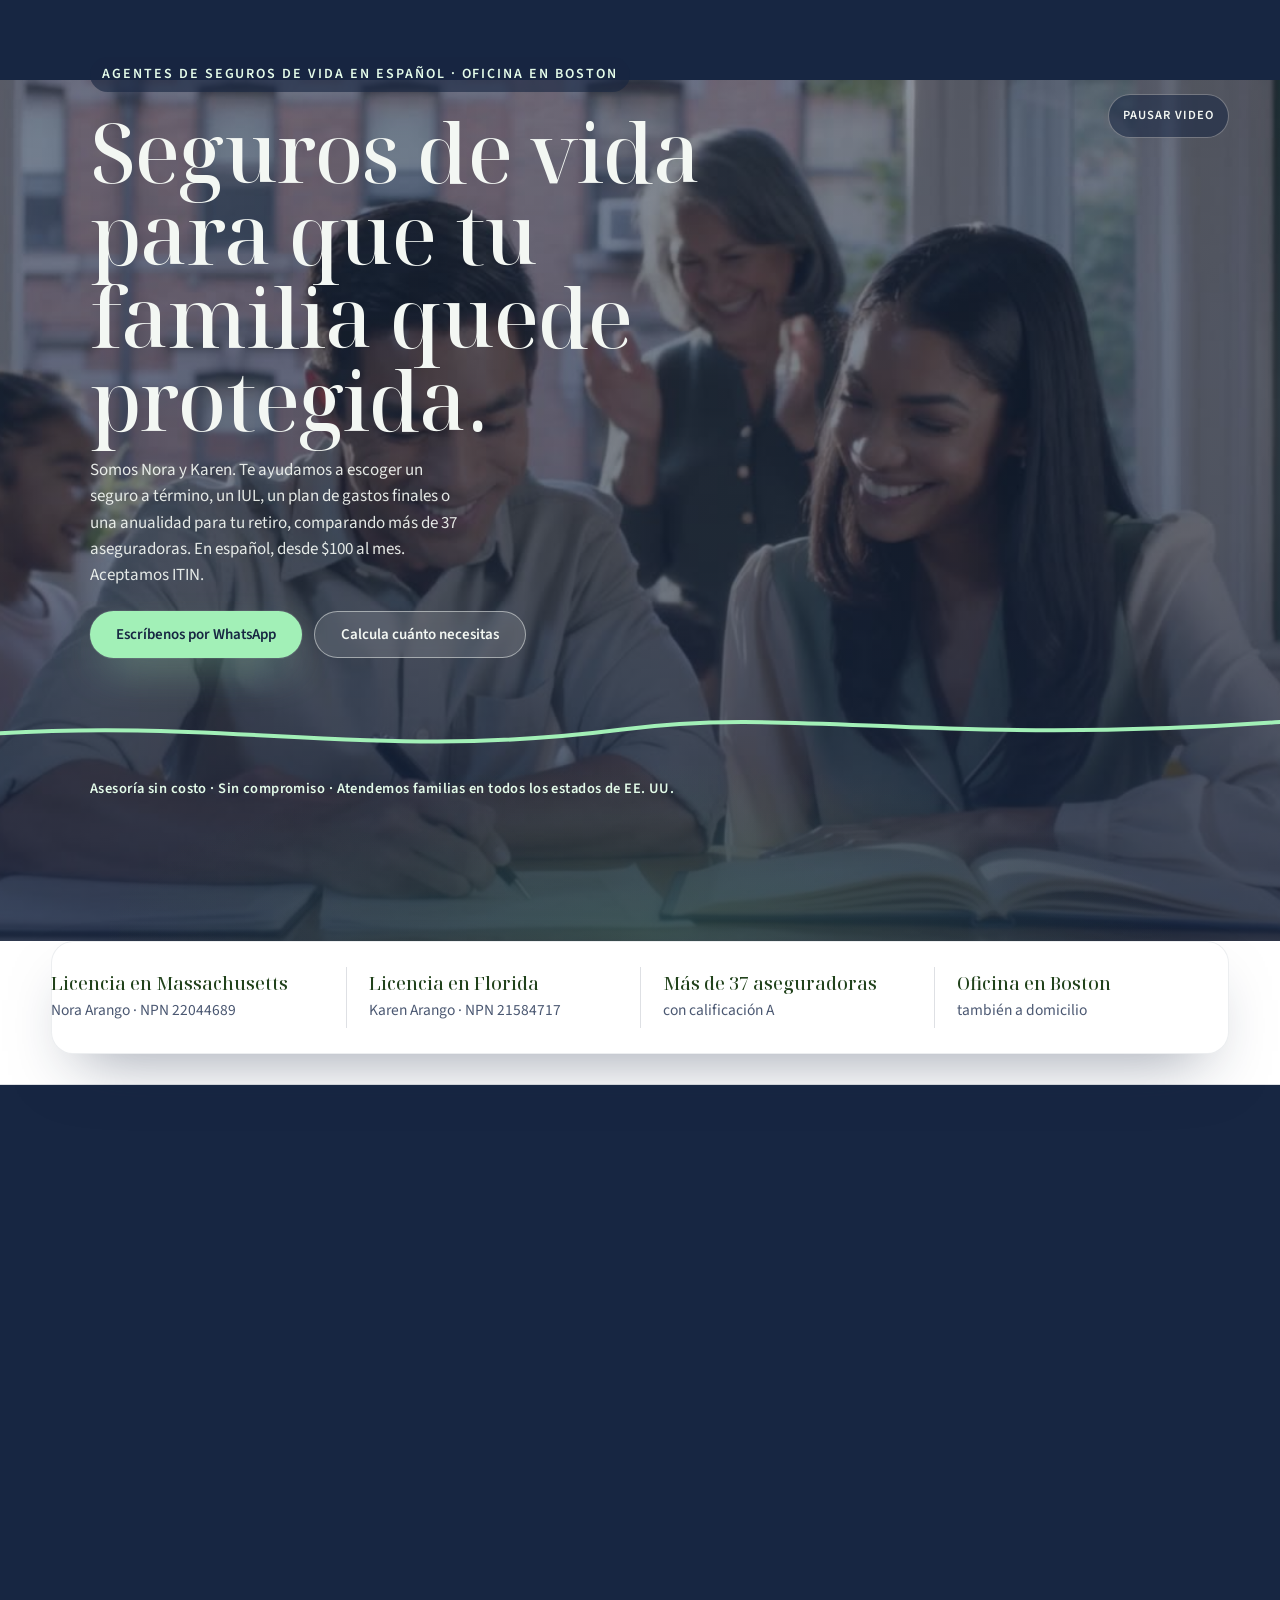
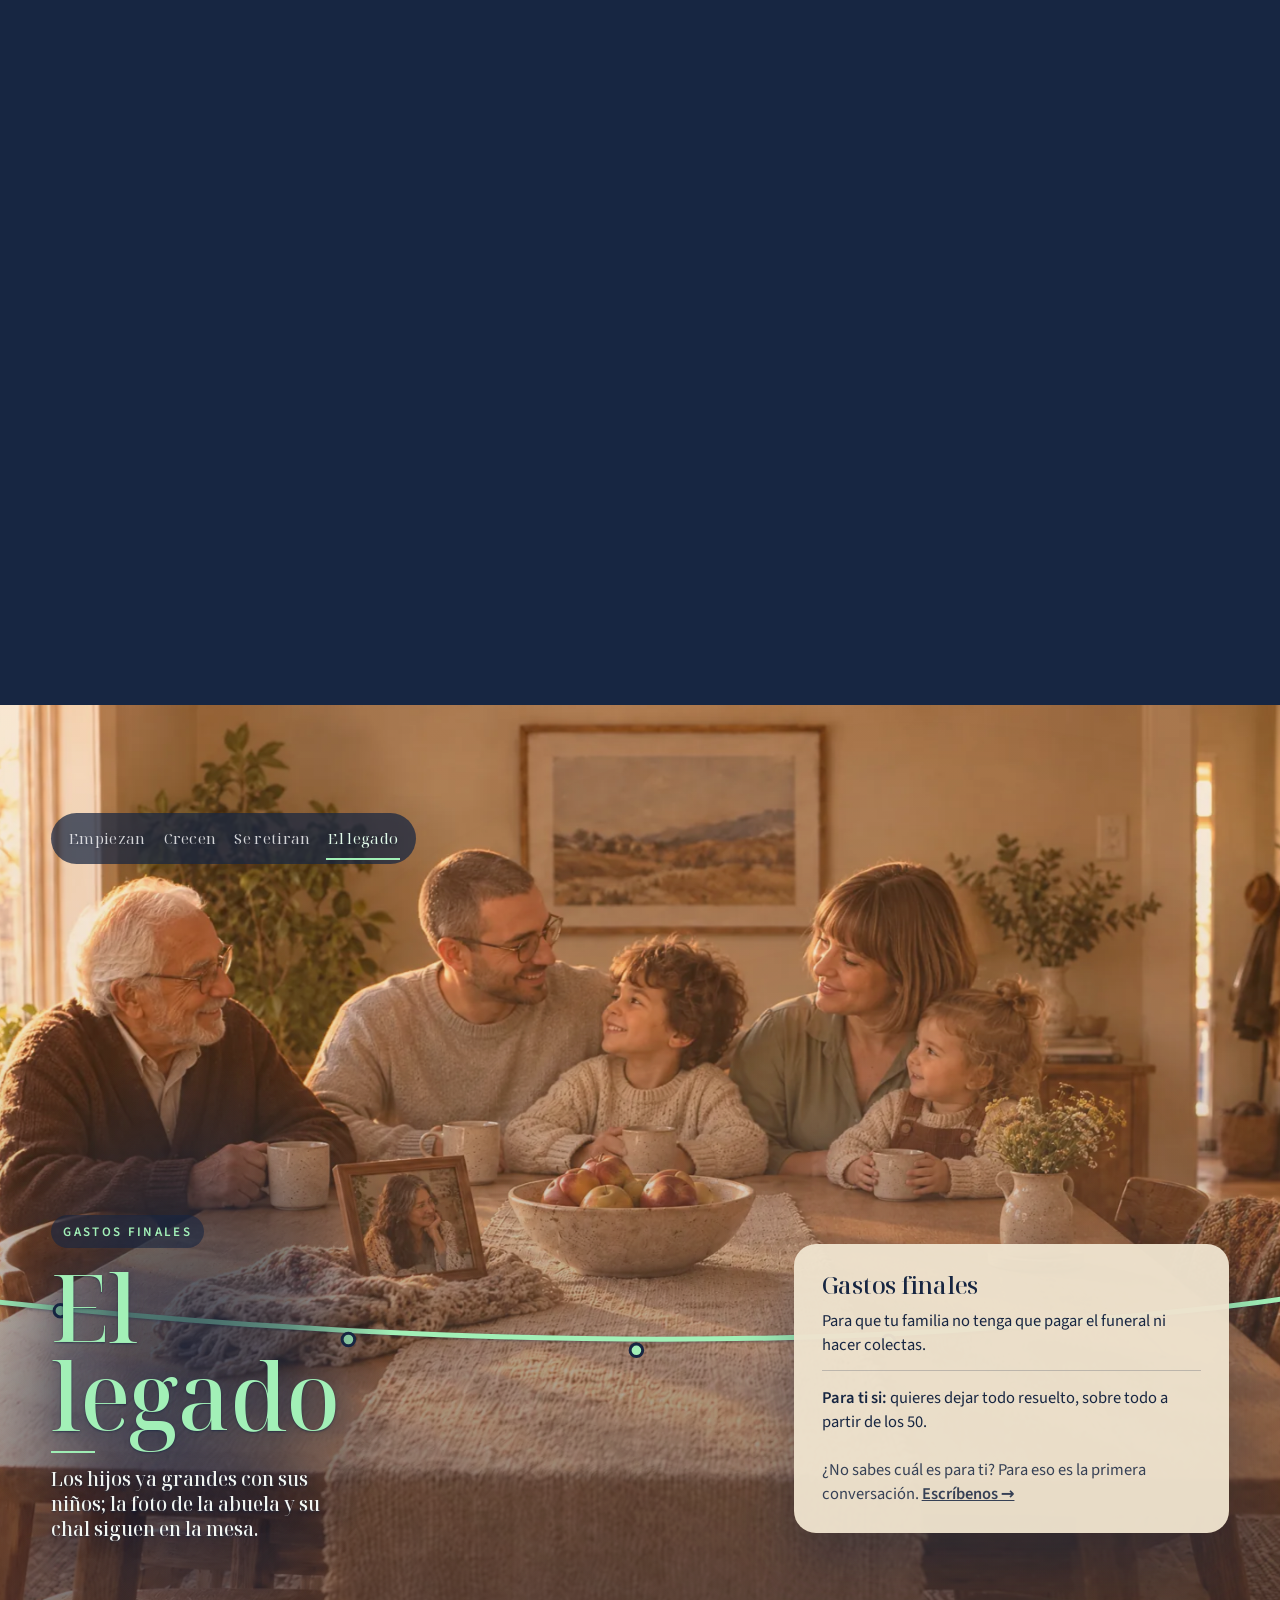
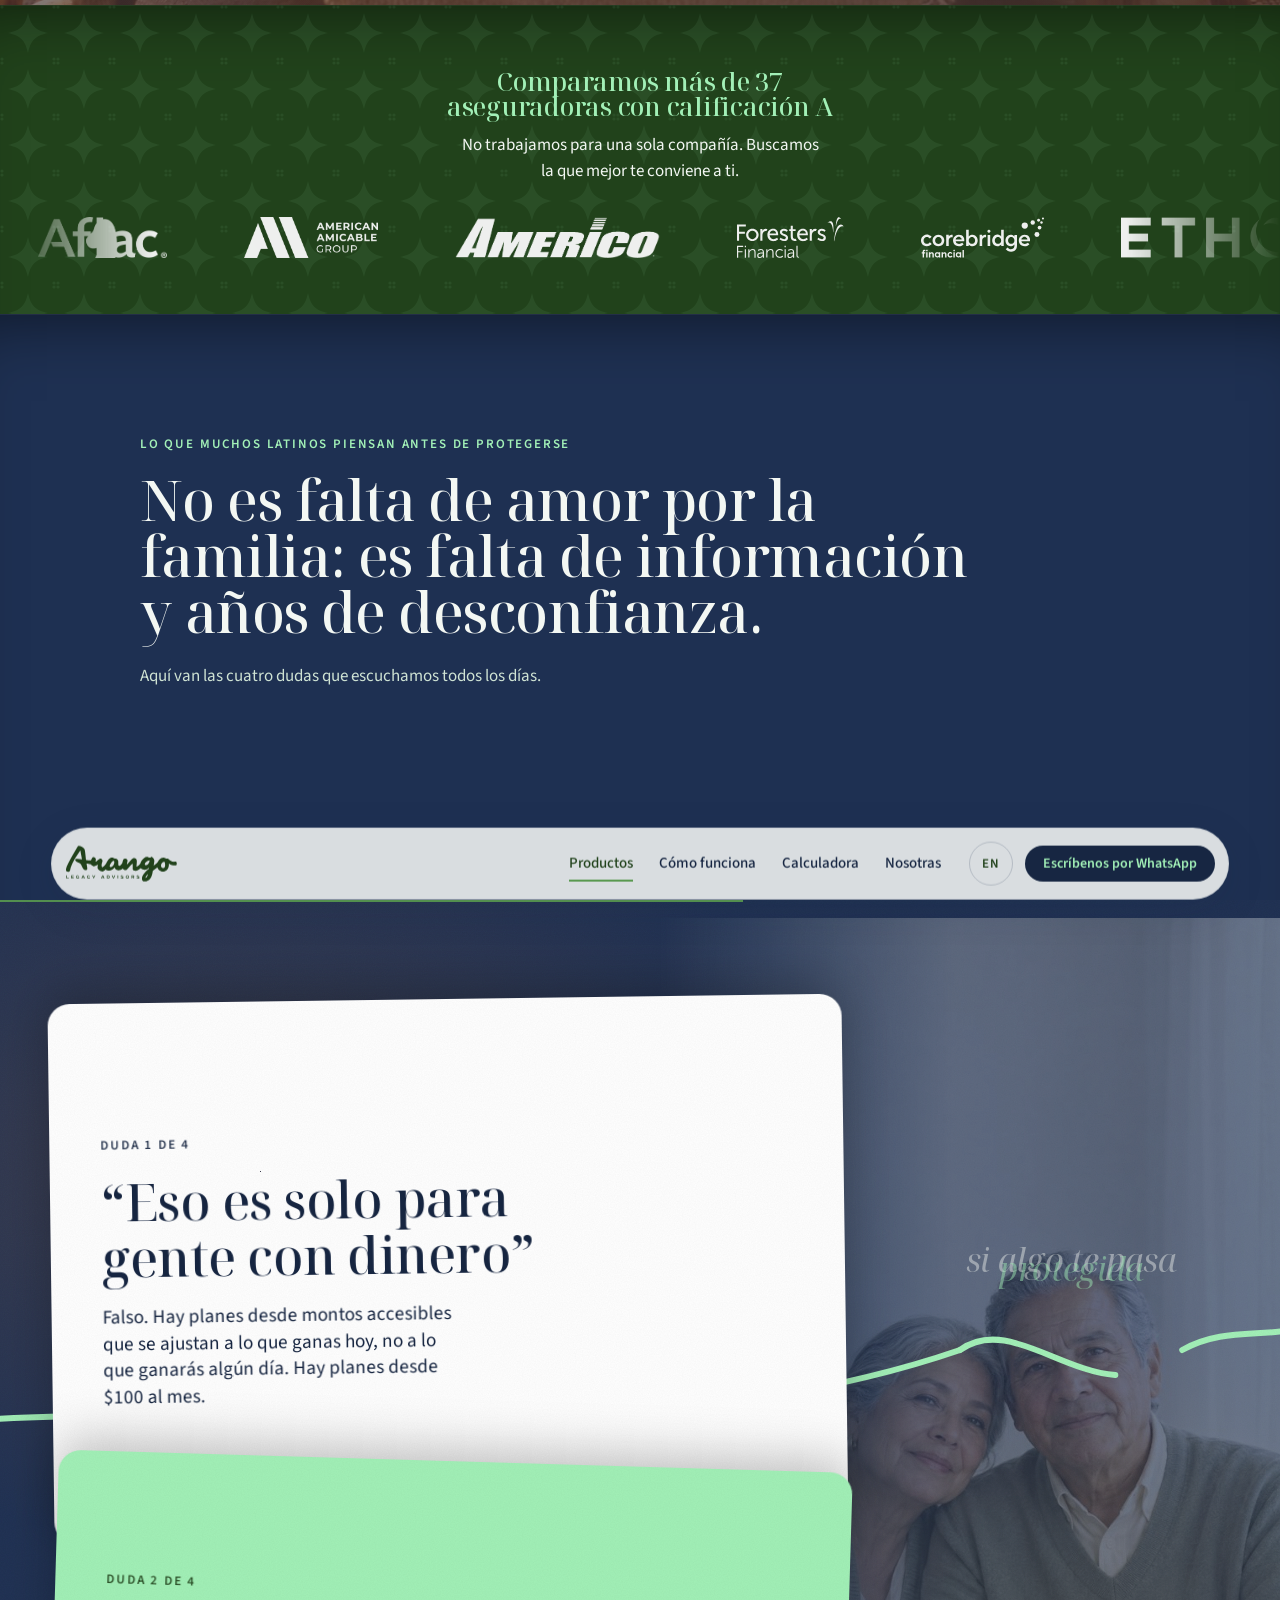
==== commit 56960e2d: "arangolegacy.com: d292558" ====
--- a/index.html
+++ b/index.html
@@ -31,7 +31,7 @@
 <link rel="apple-touch-icon" href="assets/img/apple-touch-icon.png">
 <link rel="manifest" href="manifest.json">
 <script>document.documentElement.classList.add('js');</script>
-<script>(function(){var ID='',HOSTS=['arangolegacy.com','www.arangolegacy.com'];window.__events=[];
+<script>(function(){var ID='G-Z7JGBWSHQW',HOSTS=['arangolegacy.com','www.arangolegacy.com'];window.__events=[];
 window.__track=function(name,place){var ev={name:name,place:place||'unknown'};window.__events.push(ev);if(window.gtag){window.gtag('event',name,{place:ev.place});}};
 document.addEventListener('click',function(e){var a=e.target.closest&&e.target.closest('[data-ev]');if(a){window.__track(a.getAttribute('data-ev'),a.getAttribute('data-place'));}});
 if(!ID||HOSTS.indexOf(location.hostname)<0){return;}
@@ -147,6 +147,17 @@
       <a href="#calculadora">Calculadora</a>
       <a href="#nosotras">Nosotras</a>
     </nav>
+    <details class="nav__menu">
+      <summary class="nav__menu-btn" aria-label="Abrir el menú de secciones">Menú</summary>
+      <nav class="nav__menu-panel" aria-label="Secciones (menú)">
+        <a href="#productos">Productos</a>
+        <a href="#como">Cómo funciona</a>
+        <a href="#calculadora">Calculadora</a>
+        <a href="#nosotras">Nosotras</a>
+        <a href="#preguntas">Preguntas</a>
+        <a href="#contacto">Contacto</a>
+      </nav>
+    </details>
     <div class="nav__ctas">
       <a class="nav__lang" href="en/" hreflang="en" lang="en">EN</a>
       <a class="btn btn--gold btn--sm" href="https://wa.me/17818669187?text=Hola%2C%20quiero%20una%20asesor%C3%ADa%20gratuita" target="_blank" rel="noopener" data-ev="whatsapp_click" data-place="header">Escríbenos por WhatsApp</a>
@@ -660,6 +671,7 @@
       </div>
       <input type="hidden" name="estimacion" value="">
       <button class="btn btn--gold btn--xl" type="submit" id="form-submit">Quiero mi asesoría gratuita</button>
+      <button class="form__alt" type="button" data-form-mail>Prefiero enviarlo por correo</button>
       <p class="form__note">Al enviar se abre WhatsApp con tu mensaje listo. Tus datos son confidenciales (<a href="privacidad/">política de privacidad</a>). Sin costo, sin compromiso y sin presión.</p>
       <p class="form__note form__note--license">Nora Arango, agente licenciada en Massachusetts (NPN 22044689). Karen Arango, agente licenciada en Florida (NPN 21584717). En otros estados, cada caso se coordina con un agente licenciado en ese estado.</p>
       <p class="form__error" data-form-error hidden>Necesitamos tu nombre y un teléfono para poder escribirte.</p>
--- a/site.css
+++ b/site.css
@@ -404,6 +404,30 @@
 .hero .eyebrow{display:inline-block;font-size:clamp(14px,1vw,15px);padding:7px 12px 6px;border-radius:var(--radius-pill);background:rgba(23,38,66,.62);text-shadow:none}
 
 @media (max-width:760px){.hero .hero__content>.eyebrow{width:fit-content;max-width:calc(100% - 64px);padding:7px 12px 6px;text-wrap:balance}}
+
+@media (min-width:761px){.hero__title{max-width:15ch}}   
+@media (min-width:761px) and (max-height:1100px){
+  .hero__content{padding-top:calc(var(--nav-h) + 5vh)}
+  .hero__title{font-size:clamp(42px,min(7.4vw,9.2vh),112px)}
+  .hero__sub{margin-top:16px}
+  .hero__ctas{margin-top:22px}
+}
+
+.nav__menu{display:none;position:relative}
+.nav__menu-btn{list-style:none;display:inline-flex;align-items:center;min-height:44px;padding:0 16px;border-radius:var(--radius-pill);border:1px solid rgba(23,38,66,.18);font-size:14px;font-weight:600;letter-spacing:.06em;color:var(--c-ink);cursor:pointer;user-select:none}
+.nav__menu-btn::-webkit-details-marker{display:none}
+.nav__menu[open] .nav__menu-btn{background:var(--c-ink);color:var(--c-cercano);border-color:var(--c-ink)}
+.nav__menu-panel{position:absolute;right:0;top:calc(100% + 10px);min-width:220px;display:flex;flex-direction:column;padding:8px;border-radius:18px;background:#fff;box-shadow:0 18px 44px -12px rgba(23,38,66,.35),0 0 0 1px rgba(23,38,66,.08);z-index:60}
+.nav__menu-panel a{display:flex;align-items:center;min-height:44px;padding:0 14px;border-radius:12px;text-decoration:none;font-size:16px;font-weight:500;color:var(--c-ink)}
+.nav__menu-panel a:hover,.nav__menu-panel a:focus-visible{background:var(--c-cercano)}
+@media (max-width:900px){.nav__menu{display:block}}
+
+.form__note{font-size:14px;max-width:60ch;margin-left:auto;margin-right:auto}
+.footer__legal{font-size:14px}
+.contact__ig a{font-size:14px}
+
+.form__alt{display:block;margin:12px auto 0;min-height:44px;padding:0 12px;background:none;border:0;font:inherit;font-size:15px;font-weight:600;color:var(--c-forest);text-decoration:underline;text-underline-offset:3px;cursor:pointer}
+.form__alt:focus-visible{outline:3px solid var(--focus);outline-offset:3px;border-radius:8px}
 
 .grain{position:fixed;inset:0;z-index:40;pointer-events:none;opacity:.06;
   background:url("data:image/svg+xml;utf8,<svg xmlns='http://www.w3.org/2000/svg' width='160' height='160'><filter id='n'><feTurbulence type='fractalNoise' baseFrequency='.85' numOctaves='2' stitchTiles='stitch'/><feColorMatrix values='0 0 0 0 0  0 0 0 0 0  0 0 0 0 0  0 0 0 .6 0'/></filter><rect width='100%25' height='100%25' filter='url(%23n)'/></svg>") 0 0/160px 160px repeat;
@@ -694,8 +718,8 @@
 .carriers__sub{text-align:center;max-width:46ch;margin:0 auto 32px}
 .how{padding:110px 0;background:var(--c-paper-2)}
 .how,.learn,.calc,.about,.ig,.faq,.contact{content-visibility:auto}
-.how{contain-intrinsic-size:auto 517px}.learn{contain-intrinsic-size:auto 1037px}.calc{contain-intrinsic-size:auto 1027px}.about{contain-intrinsic-size:auto 852px}.ig{contain-intrinsic-size:auto 766px}.faq{contain-intrinsic-size:auto 843px}.contact{contain-intrinsic-size:auto 743px}
-@media (max-width:760px){.how{contain-intrinsic-size:auto 1068px}.learn{contain-intrinsic-size:auto 1608px}.calc{contain-intrinsic-size:auto 1706px}.about{contain-intrinsic-size:auto 1217px}.ig{contain-intrinsic-size:auto 1575px}.faq{contain-intrinsic-size:auto 1237px}.contact{contain-intrinsic-size:auto 1805px}}         
+.how{contain-intrinsic-size:auto 517px}.learn{contain-intrinsic-size:auto 1037px}.calc{contain-intrinsic-size:auto 1027px}.about{contain-intrinsic-size:auto 852px}.ig{contain-intrinsic-size:auto 766px}.faq{contain-intrinsic-size:auto 843px}.contact{contain-intrinsic-size:auto 863px}
+@media (max-width:760px){.how{contain-intrinsic-size:auto 1068px}.learn{contain-intrinsic-size:auto 1608px}.calc{contain-intrinsic-size:auto 1706px}.about{contain-intrinsic-size:auto 1217px}.ig{contain-intrinsic-size:auto 1575px}.faq{contain-intrinsic-size:auto 1237px}.contact{contain-intrinsic-size:auto 1889px}}         
 .how__title{font-size:clamp(34px,4.6vw,64px);color:var(--c-forest);margin-bottom:52px;text-wrap:balance}
 .how__steps{display:grid;grid-template-columns:repeat(4,1fr);gap:22px;list-style:none}
 .how__step{border-top:2px solid var(--c-gold);padding-top:22px;display:flex;flex-direction:column;gap:10px}
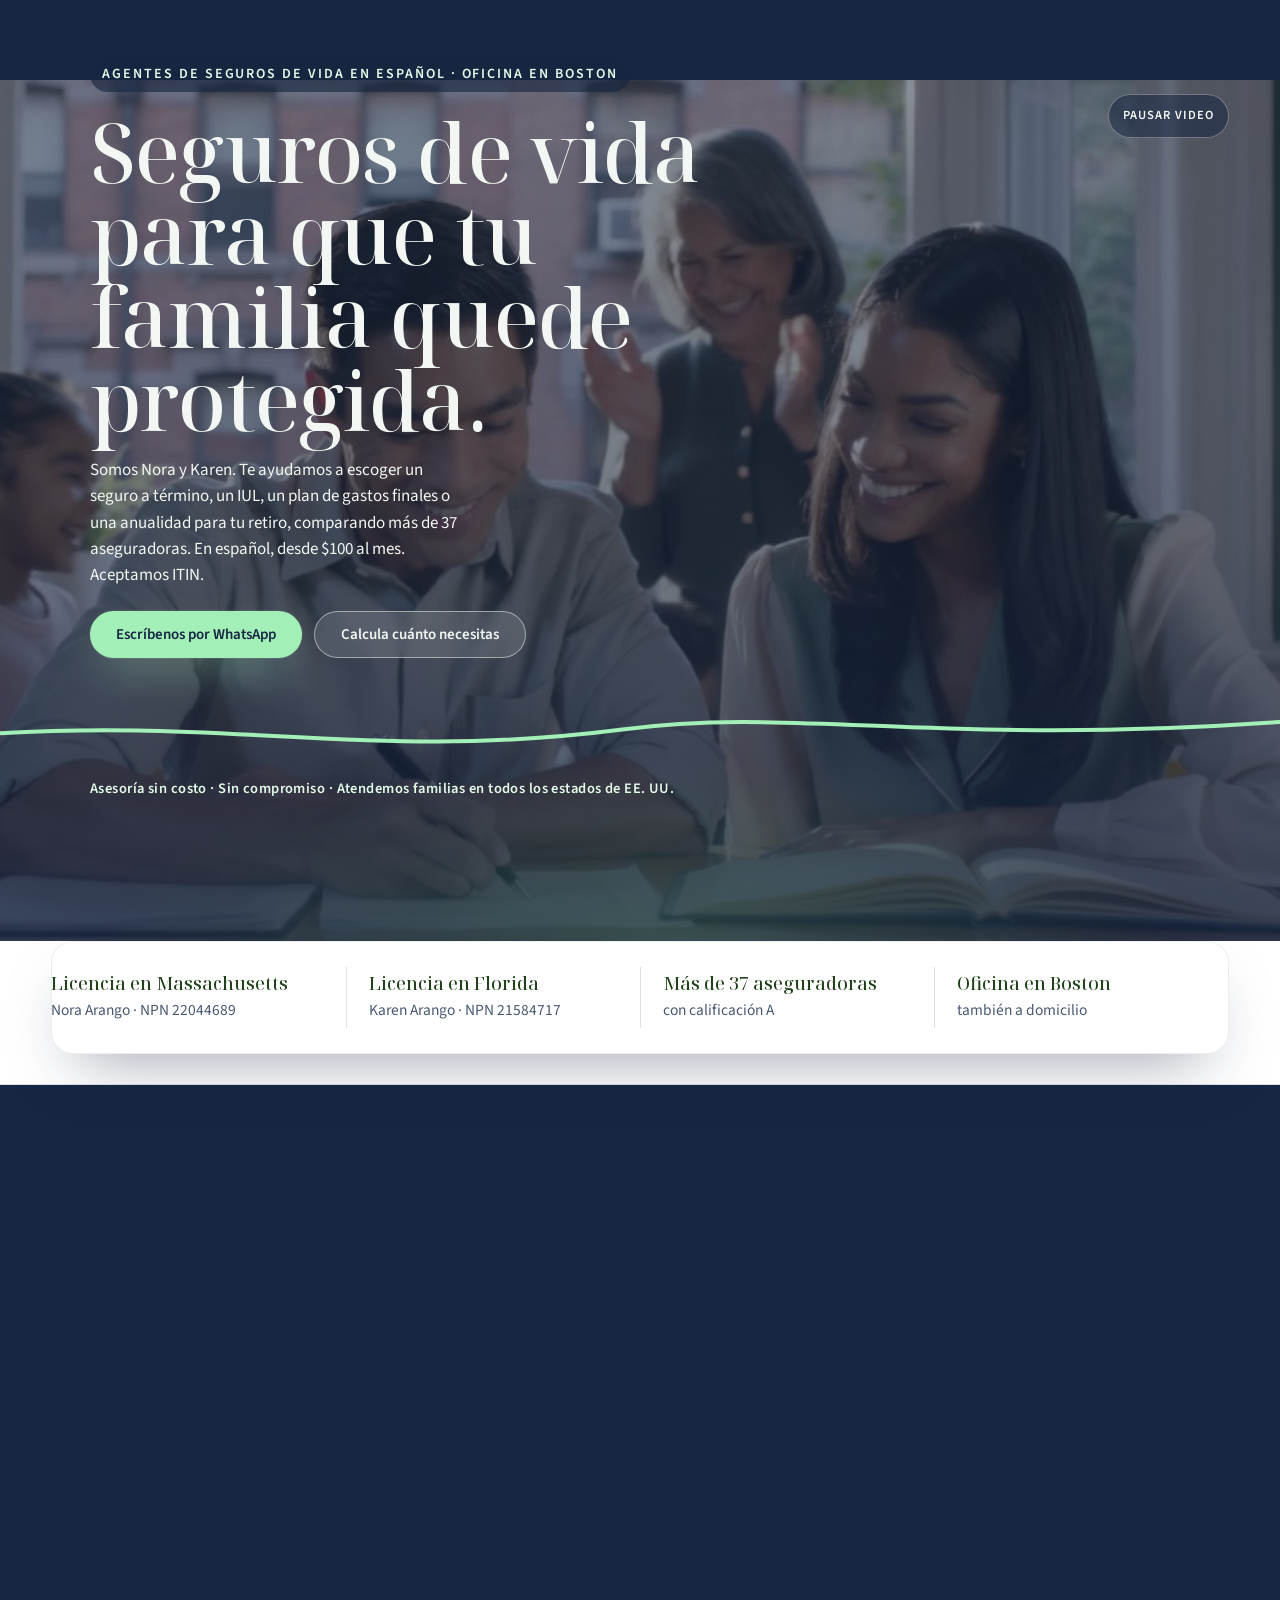
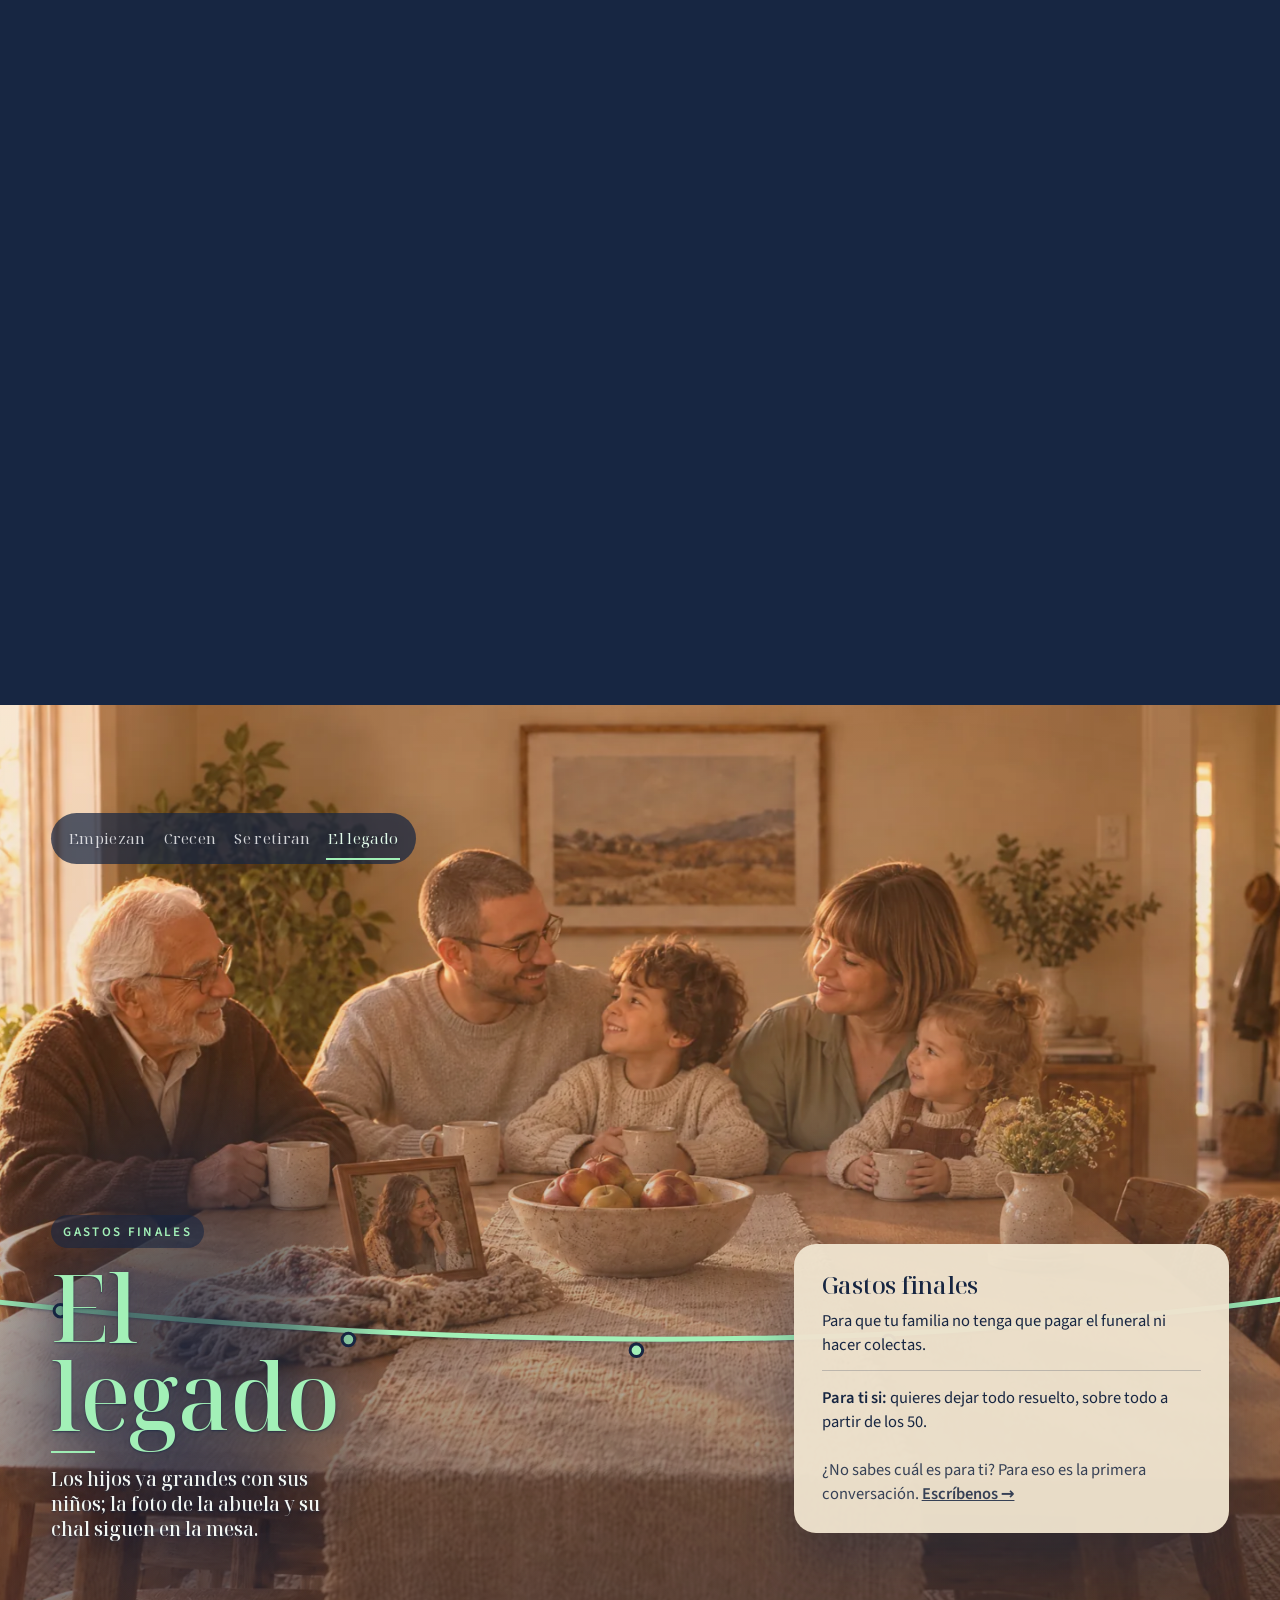
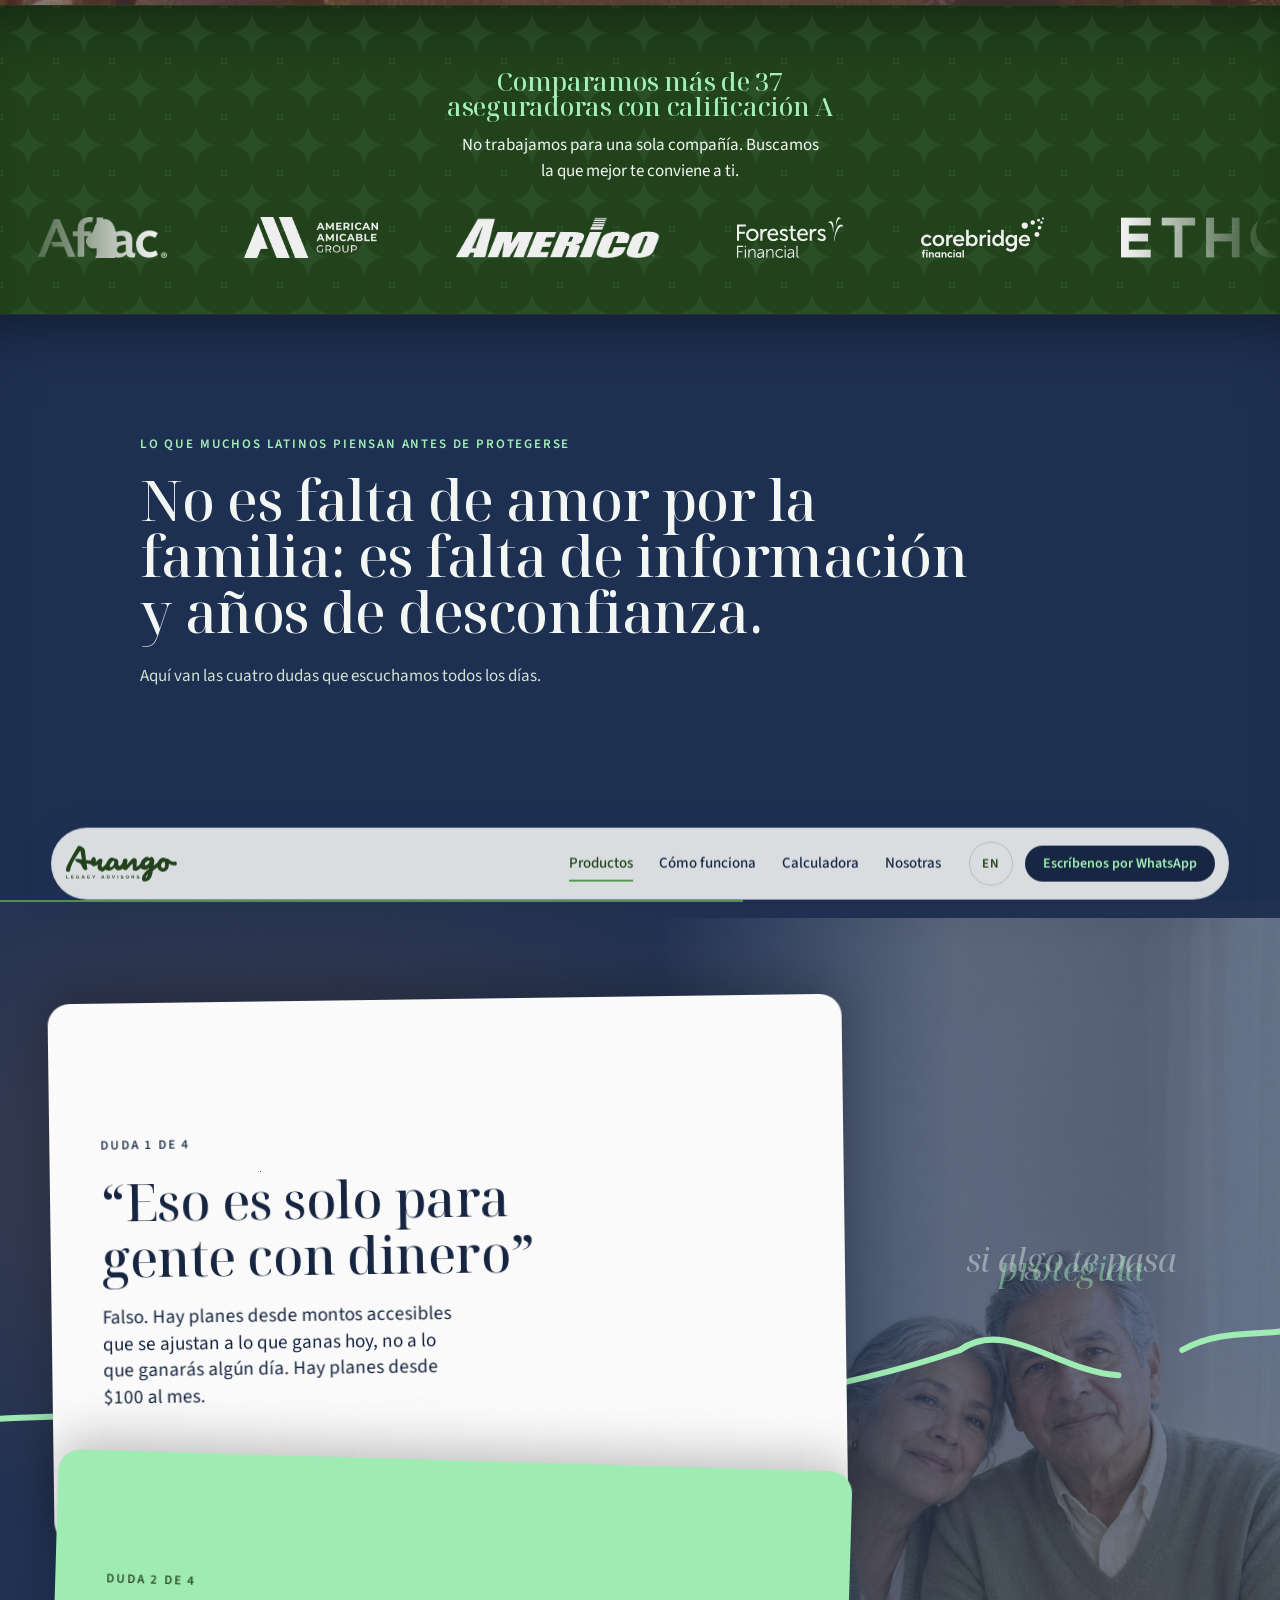
==== commit 5d5c651e: "arangolegacy.com: 0ec74d8" ====
--- a/index.html
+++ b/index.html
@@ -533,6 +533,7 @@
         <li>Compañías reguladas en Estados Unidos</li>
         <li>Acompañamiento antes, durante y después de firmar</li>
       </ul>
+      <p class="about__cards">Guarda nuestro contacto: <a href="nora/">tarjeta de Nora</a> · <a href="karen/">tarjeta de Karen</a></p>
       <p class="about__hand">La mejor inversión es la que protege a quienes más amas.</p>
     </div>
   </div>
@@ -645,6 +646,7 @@
         <li><span>Instagram</span><span class="contact__ig"><a href="https://www.instagram.com/arangolegacyadvisors/" target="_blank" rel="noopener">@arangolegacyadvisors</a> <a href="https://www.instagram.com/karengotyoucover/" target="_blank" rel="noopener">@karengotyoucover</a></span></li>
       </ul>
       <p class="contact__where">Por teléfono o videollamada en todo EE. UU. También a domicilio en Boston y Orlando.</p>
+      <p class="contact__elig"><a class="btn btn--ink" href="elegibilidad/" data-ev="eligibility_click" data-place="contacto">Ver si califico</a><span>Formulario de elegibilidad: una pregunta a la vez, desde tu teléfono.</span></p>
     </div>
     <form class="form" data-form novalidate>
       <div class="form__row">
--- a/site.css
+++ b/site.css
@@ -428,6 +428,11 @@
 
 .form__alt{display:block;margin:12px auto 0;min-height:44px;padding:0 12px;background:none;border:0;font:inherit;font-size:15px;font-weight:600;color:var(--c-forest);text-decoration:underline;text-underline-offset:3px;cursor:pointer}
 .form__alt:focus-visible{outline:3px solid var(--focus);outline-offset:3px;border-radius:8px}
+
+.hero__sub{color:var(--c-paper)}
+.mobilebar a[href^="tel:"]::before{content:"";width:15px;height:15px;margin-right:6px;flex:none;background:currentColor;-webkit-mask:url("data:image/svg+xml;utf8,<svg xmlns='http://www.w3.org/2000/svg' viewBox='0 0 24 24'><path d='M6.6 10.8a15.1 15.1 0 0 0 6.6 6.6l2.2-2.2a1 1 0 0 1 1-.25 11.4 11.4 0 0 0 3.6.57 1 1 0 0 1 1 1V20a1 1 0 0 1-1 1A17 17 0 0 1 3 4a1 1 0 0 1 1-1h3.5a1 1 0 0 1 1 1 11.4 11.4 0 0 0 .57 3.6 1 1 0 0 1-.25 1z'/></svg>") center/contain no-repeat;mask:url("data:image/svg+xml;utf8,<svg xmlns='http://www.w3.org/2000/svg' viewBox='0 0 24 24'><path d='M6.6 10.8a15.1 15.1 0 0 0 6.6 6.6l2.2-2.2a1 1 0 0 1 1-.25 11.4 11.4 0 0 0 3.6.57 1 1 0 0 1 1 1V20a1 1 0 0 1-1 1A17 17 0 0 1 3 4a1 1 0 0 1 1-1h3.5a1 1 0 0 1 1 1 11.4 11.4 0 0 0 .57 3.6 1 1 0 0 1-.25 1z'/></svg>") center/contain no-repeat}
+
+.contact__elig{margin-top:22px;display:flex;flex-wrap:wrap;align-items:center;gap:12px 16px}.contact__elig span{font-size:15px}.about__cards{margin-top:18px;font-size:15px}.about__cards a{color:inherit;text-decoration:underline;text-underline-offset:3px}
 
 .grain{position:fixed;inset:0;z-index:40;pointer-events:none;opacity:.06;
   background:url("data:image/svg+xml;utf8,<svg xmlns='http://www.w3.org/2000/svg' width='160' height='160'><filter id='n'><feTurbulence type='fractalNoise' baseFrequency='.85' numOctaves='2' stitchTiles='stitch'/><feColorMatrix values='0 0 0 0 0  0 0 0 0 0  0 0 0 0 0  0 0 0 .6 0'/></filter><rect width='100%25' height='100%25' filter='url(%23n)'/></svg>") 0 0/160px 160px repeat;
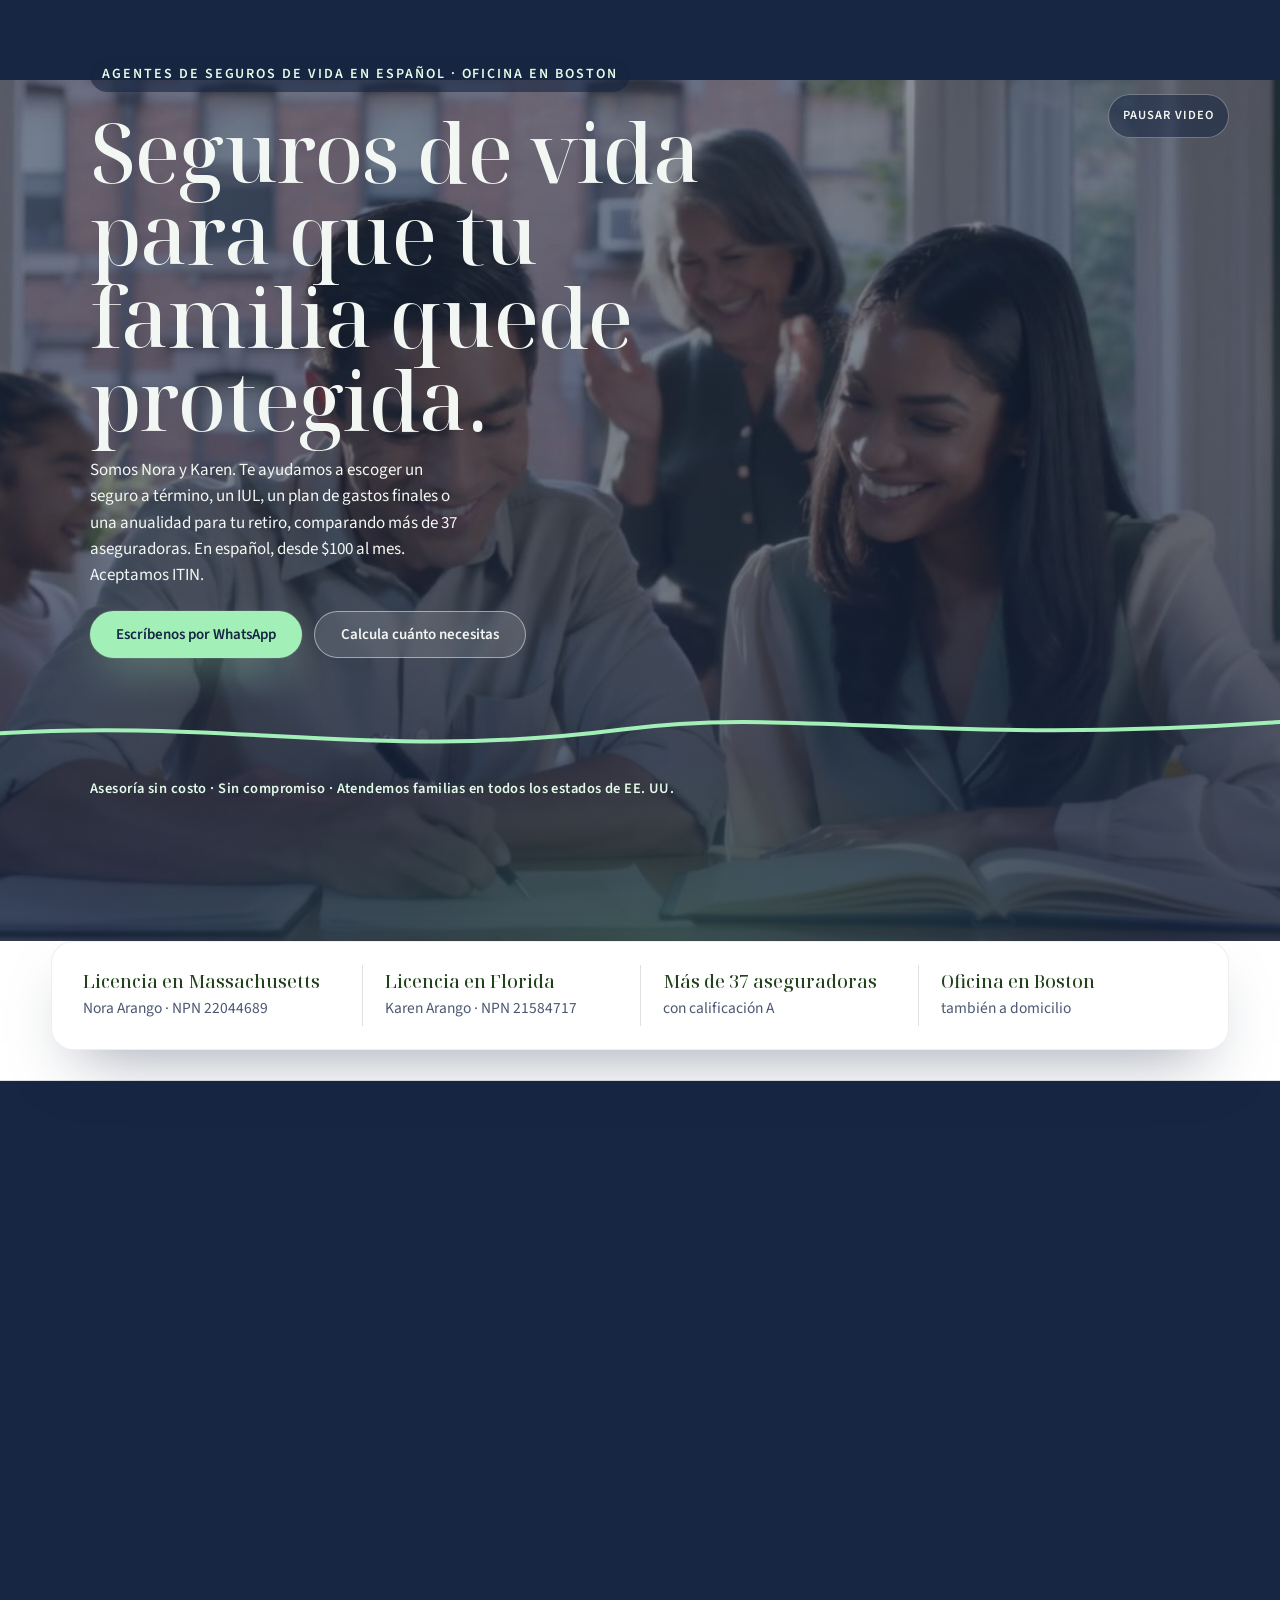
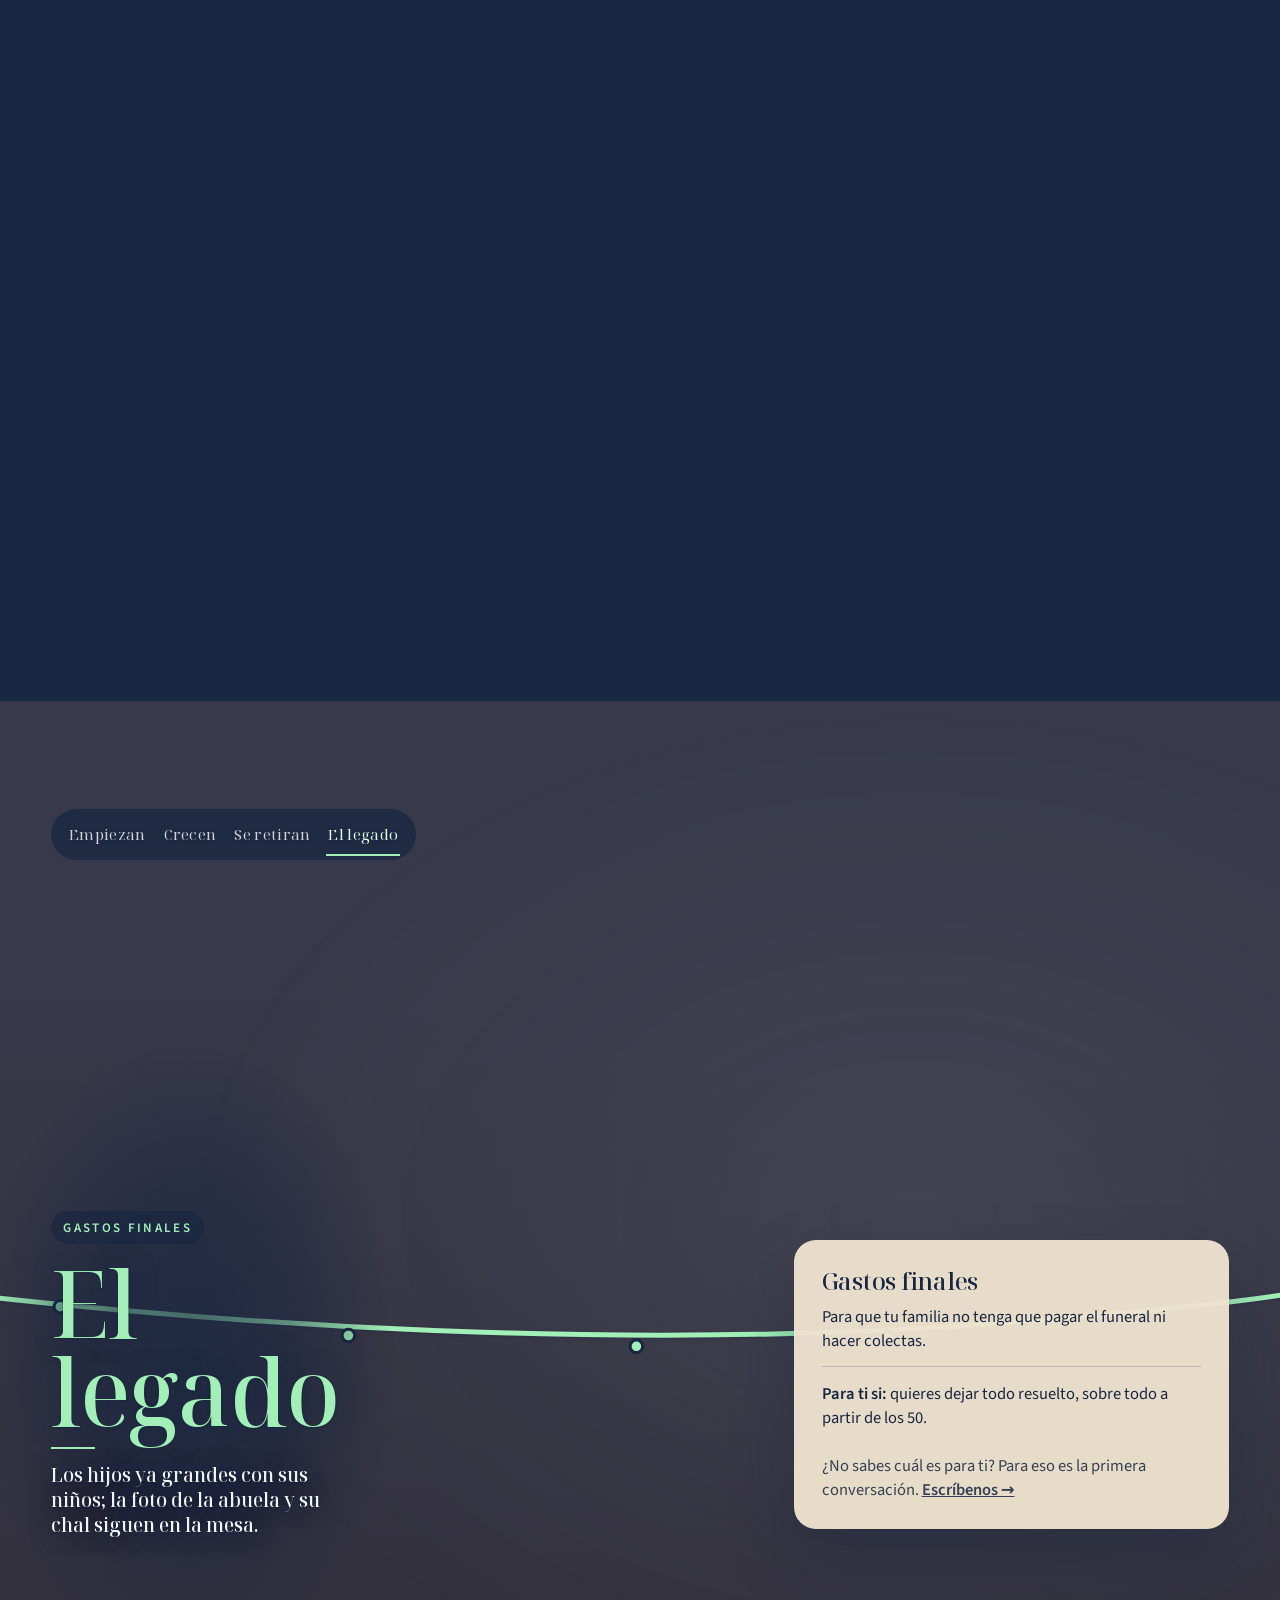
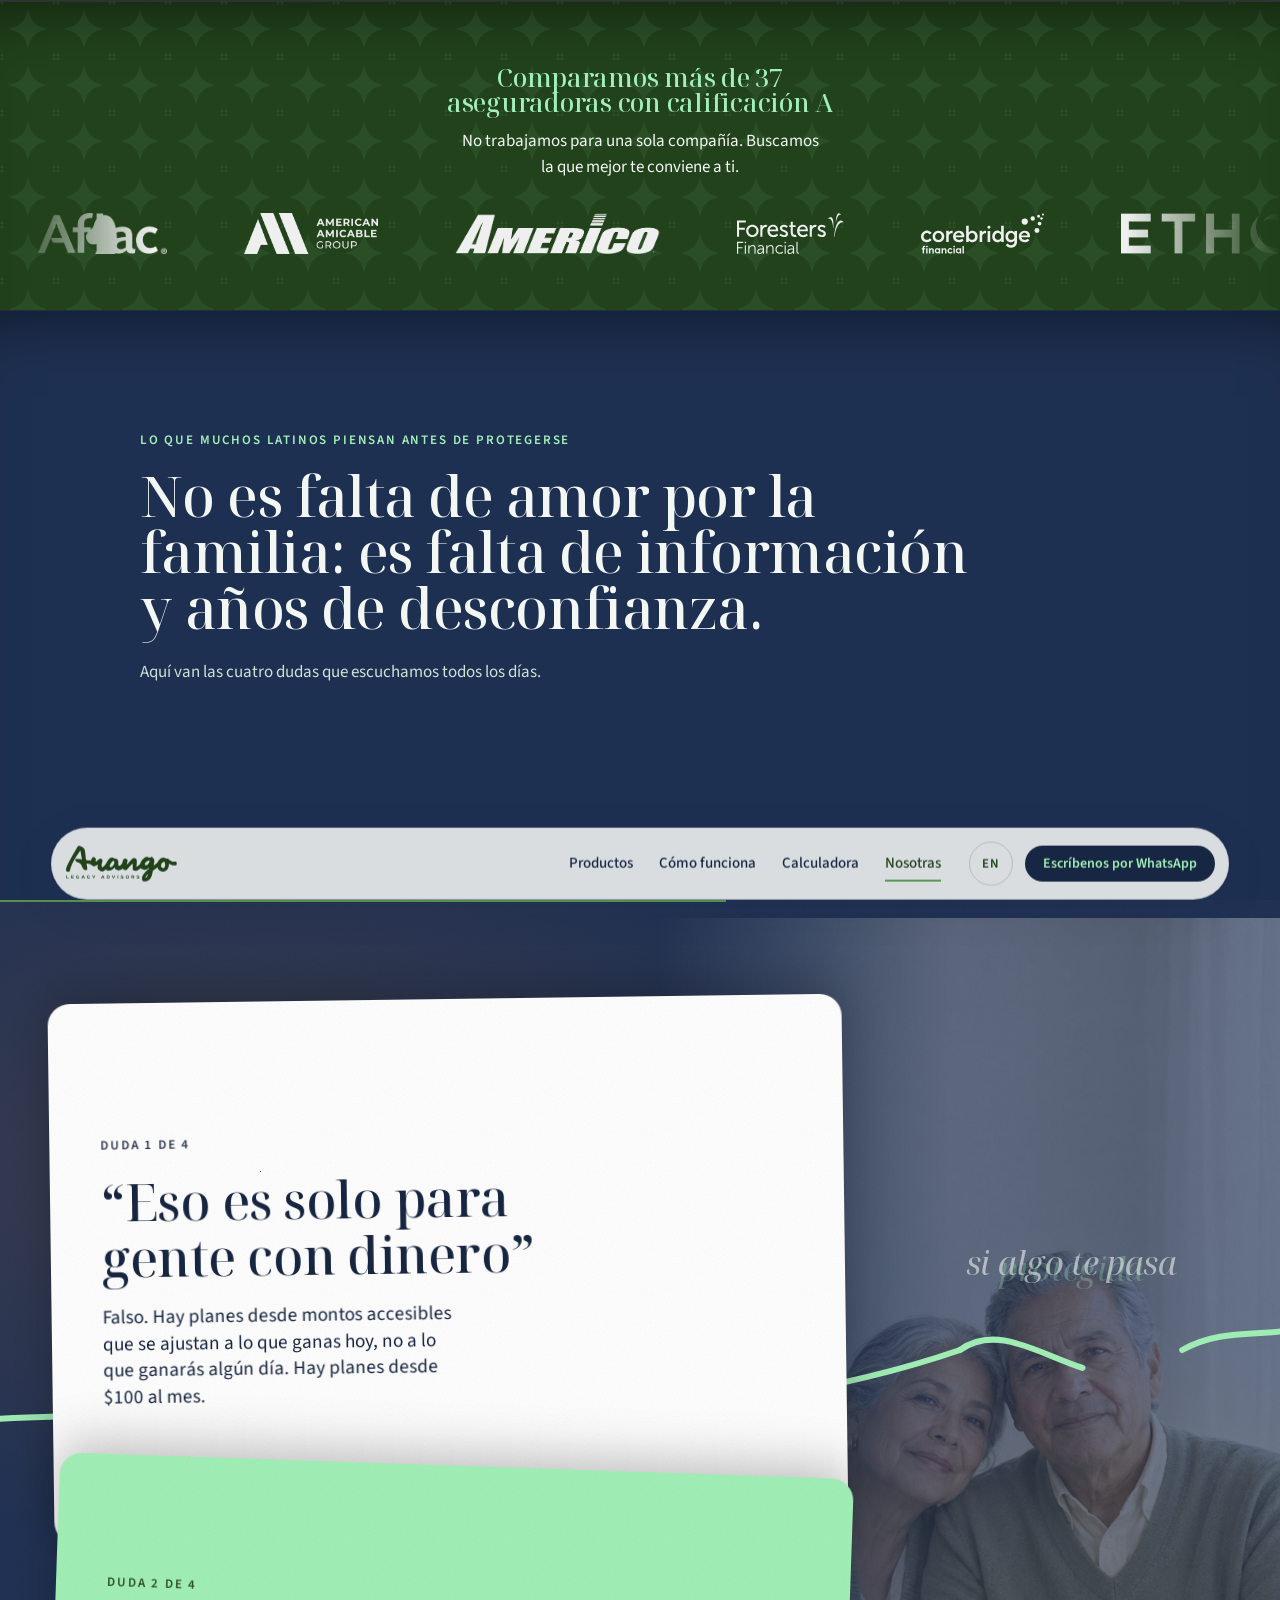
==== commit b32efd05: "arangolegacy.com: 4a3c990" ====
--- a/index.html
+++ b/index.html
@@ -509,6 +509,27 @@
   </div>
 </section>
 
+<section class="elig" id="califico" aria-labelledby="elig-h">
+  <div class="container">
+    <div class="elig__card">
+      <div class="elig__text">
+        <p class="eyebrow eyebrow--mint">Formulario de elegibilidad</p>
+        <h2 id="elig-h" class="elig__title">Mira si calificas, desde tu teléfono.</h2>
+        <p class="elig__lead">Unas preguntas sencillas, una a la vez, para saber qué planes te corresponden. Te toma unos 5 minutos y te contactamos con tus opciones.</p>
+        <ul class="elig__list">
+          <li>Sin costo y sin compromiso</li>
+          <li>Tus datos sensibles viajan cifrados</li>
+          <li>Puedes pausar y seguir después</li>
+        </ul>
+      </div>
+      <div class="elig__cta">
+        <a class="btn btn--mint btn--xl" href="elegibilidad/" data-ev="eligibility_click" data-place="seccion">Empezar el formulario</a>
+        <p class="elig__who">¿Ya hablas con una de nosotras? <a href="elegibilidad/?a=nora" data-ev="eligibility_click" data-place="seccion-nora">Con Nora</a> · <a href="elegibilidad/?a=karen" data-ev="eligibility_click" data-place="seccion-karen">Con Karen</a></p>
+      </div>
+    </div>
+  </div>
+</section>
+
 <section class="about" id="nosotras" aria-labelledby="about-h">
   <i class="plane plane--sun pl-ab1" data-plane="0.06" aria-hidden="true"></i>
   <div class="container about__grid">
--- a/site.css
+++ b/site.css
@@ -433,6 +433,8 @@
 .mobilebar a[href^="tel:"]::before{content:"";width:15px;height:15px;margin-right:6px;flex:none;background:currentColor;-webkit-mask:url("data:image/svg+xml;utf8,<svg xmlns='http://www.w3.org/2000/svg' viewBox='0 0 24 24'><path d='M6.6 10.8a15.1 15.1 0 0 0 6.6 6.6l2.2-2.2a1 1 0 0 1 1-.25 11.4 11.4 0 0 0 3.6.57 1 1 0 0 1 1 1V20a1 1 0 0 1-1 1A17 17 0 0 1 3 4a1 1 0 0 1 1-1h3.5a1 1 0 0 1 1 1 11.4 11.4 0 0 0 .57 3.6 1 1 0 0 1-.25 1z'/></svg>") center/contain no-repeat;mask:url("data:image/svg+xml;utf8,<svg xmlns='http://www.w3.org/2000/svg' viewBox='0 0 24 24'><path d='M6.6 10.8a15.1 15.1 0 0 0 6.6 6.6l2.2-2.2a1 1 0 0 1 1-.25 11.4 11.4 0 0 0 3.6.57 1 1 0 0 1 1 1V20a1 1 0 0 1-1 1A17 17 0 0 1 3 4a1 1 0 0 1 1-1h3.5a1 1 0 0 1 1 1 11.4 11.4 0 0 0 .57 3.6 1 1 0 0 1-.25 1z'/></svg>") center/contain no-repeat}
 
 .contact__elig{margin-top:22px;display:flex;flex-wrap:wrap;align-items:center;gap:12px 16px}.contact__elig span{font-size:15px}.about__cards{margin-top:18px;font-size:15px}.about__cards a{color:inherit;text-decoration:underline;text-underline-offset:3px}
+.trust .trust__list{padding:24px 32px}@media (max-width:760px){.trust .trust__list{padding:16px 18px}}
+.elig{padding:24px 0 112px;background:var(--c-paper)}.elig__card{display:grid;grid-template-columns:1.35fr 1fr;gap:48px;align-items:center;background:var(--c-ink);color:var(--c-paper);border-radius:28px;padding:56px 60px;box-shadow:0 28px 64px -28px rgba(23,38,66,.55)}.elig__title{font-family:var(--f-display);font-weight:500;font-size:clamp(30px,3.2vw,46px);line-height:1.1;color:var(--c-paper);margin:0}.elig__lead{margin-top:16px;font-size:18px;line-height:1.55;color:rgba(243,247,243,.86);max-width:52ch}.elig__list{list-style:none;margin:22px 0 0;padding:0;display:flex;flex-direction:column;gap:10px}.elig__list li{position:relative;padding-left:28px;font-size:16px;color:var(--c-paper)}.elig__list li::before{content:"";position:absolute;left:0;top:.35em;width:14px;height:14px;border-radius:50%;background:var(--c-mint)}.elig__cta{display:flex;flex-direction:column;gap:16px}.elig__cta .btn{align-self:stretch;margin-top:0;justify-content:center;text-align:center}.elig__who{font-size:15px;color:rgba(243,247,243,.86);margin:0;text-align:center}.elig__who a{white-space:nowrap;color:var(--c-mint);text-decoration:underline;text-underline-offset:3px}@media (max-width:900px){.elig__card{grid-template-columns:1fr;gap:28px;padding:40px 36px}}@media (max-width:760px){.elig{padding:8px 0 80px}.elig__card{padding:30px 22px;border-radius:22px}.elig__lead{font-size:17px}}
 
 .grain{position:fixed;inset:0;z-index:40;pointer-events:none;opacity:.06;
   background:url("data:image/svg+xml;utf8,<svg xmlns='http://www.w3.org/2000/svg' width='160' height='160'><filter id='n'><feTurbulence type='fractalNoise' baseFrequency='.85' numOctaves='2' stitchTiles='stitch'/><feColorMatrix values='0 0 0 0 0  0 0 0 0 0  0 0 0 0 0  0 0 0 .6 0'/></filter><rect width='100%25' height='100%25' filter='url(%23n)'/></svg>") 0 0/160px 160px repeat;
